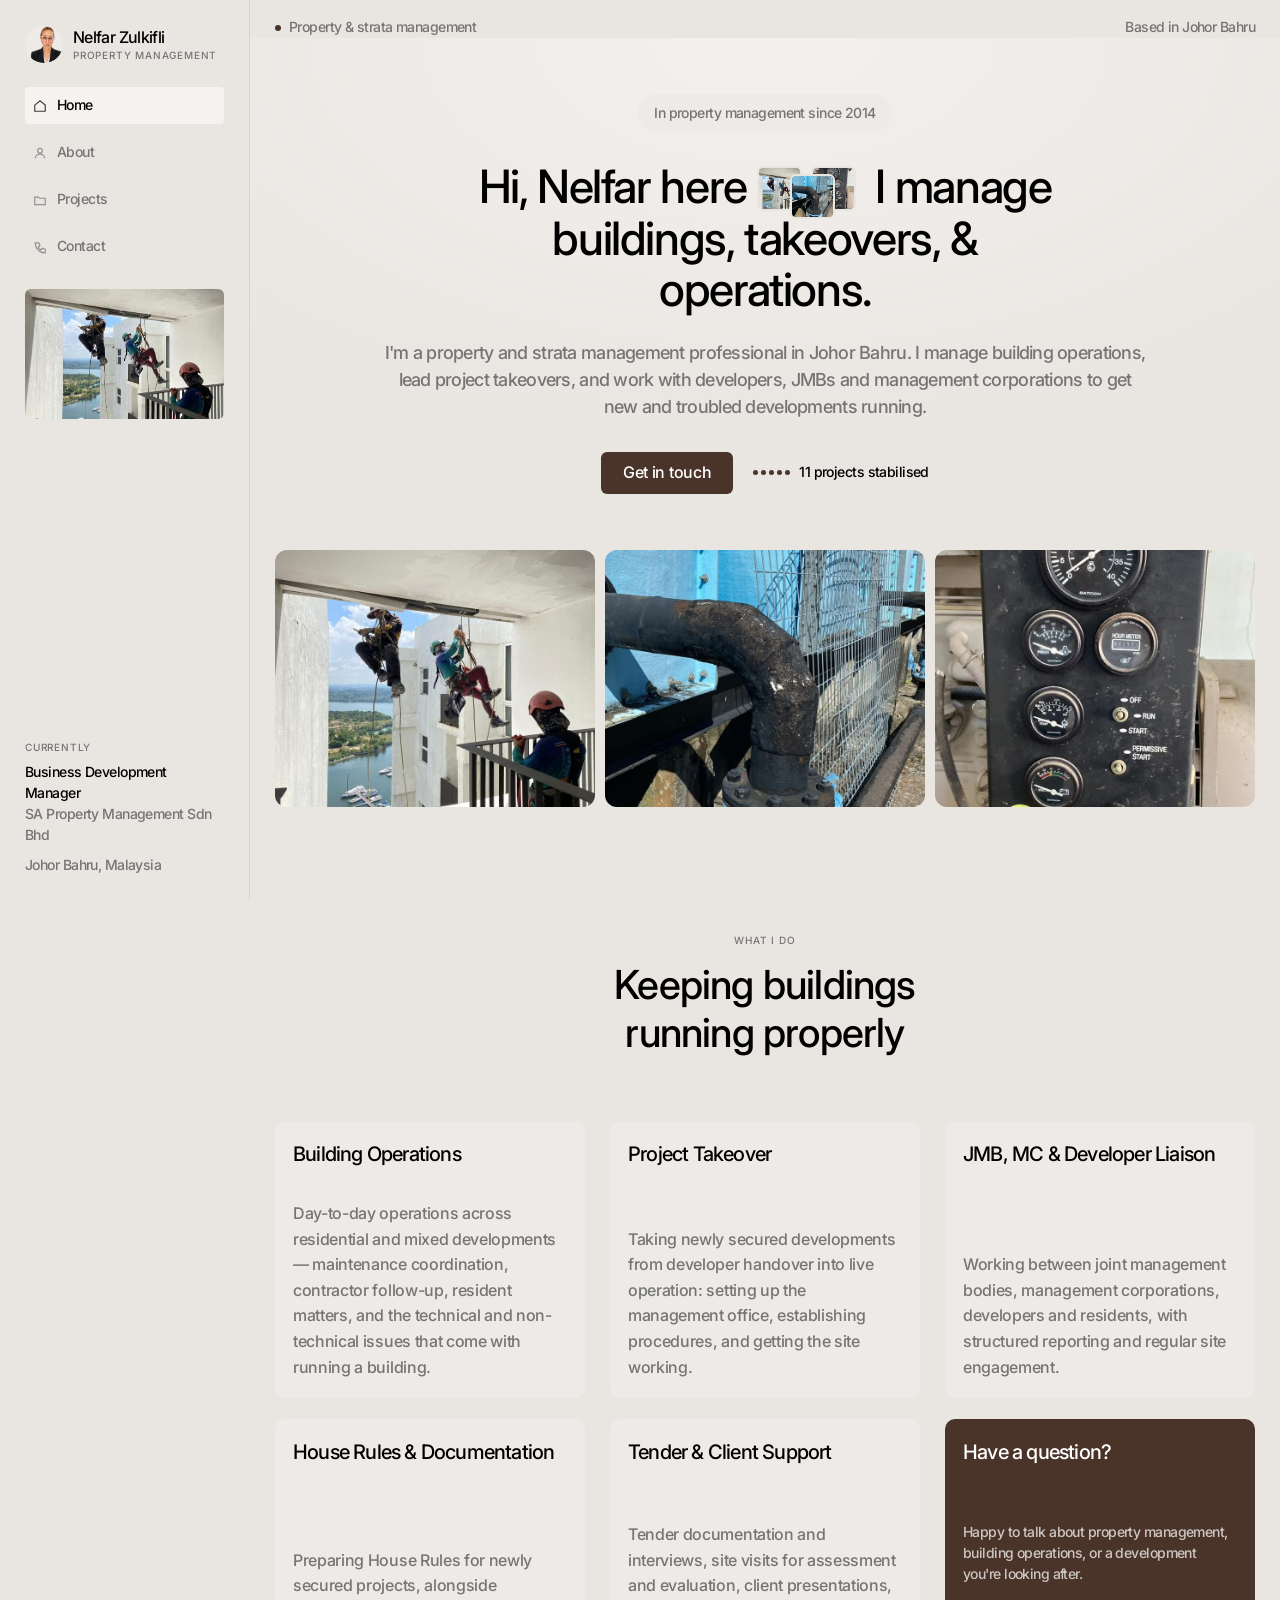
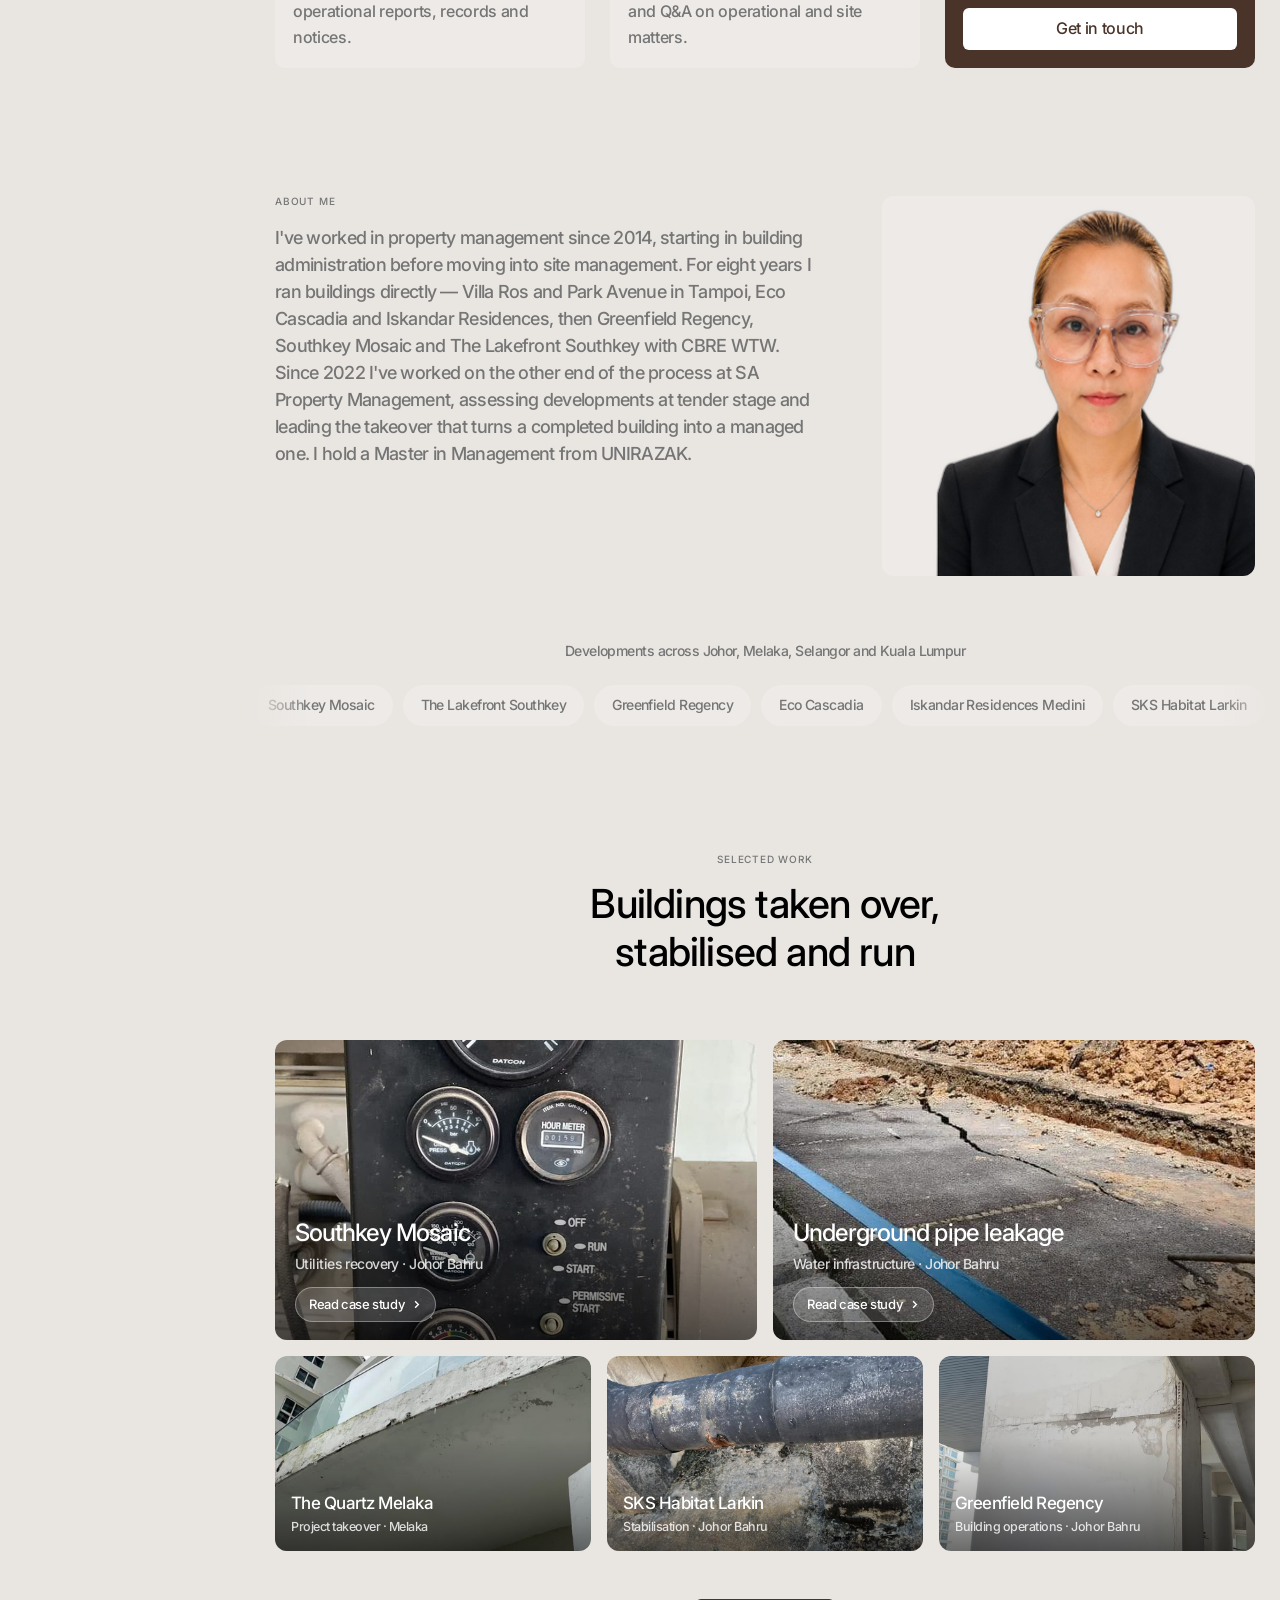
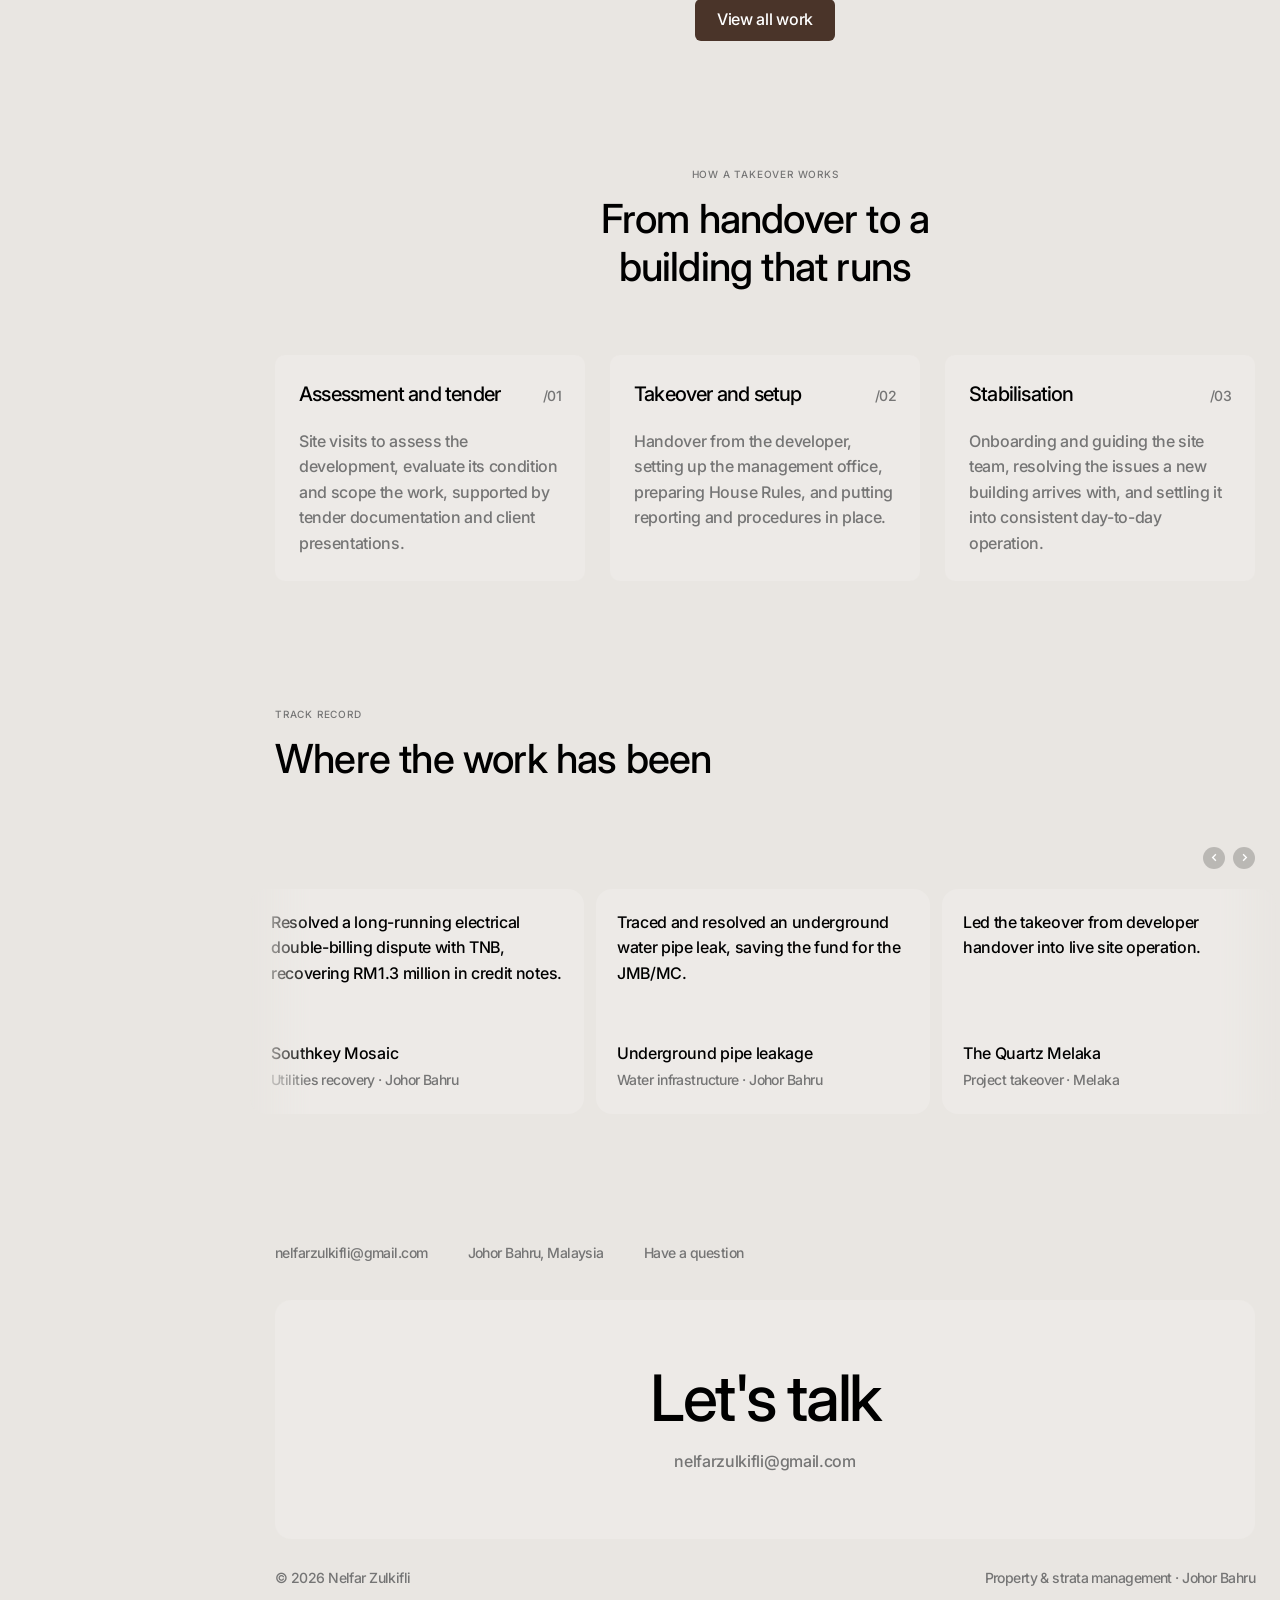
==== index.html @ 4c7ee160 "Nelfar Zulkifli professional site Static four-page site plus two case studies, recreating the daniel" ====
<!DOCTYPE html>
<html lang="en">
<head>
<meta charset="utf-8">
<meta name="viewport" content="width=device-width, initial-scale=1">
<title>Nelfar Zulkifli — Property &amp; Strata Management, Johor Bahru</title>
<meta name="description" content="Nelfar Zulkifli is a property and strata management professional in Johor Bahru. Building operations, project takeover, and JMB, MC and developer liaison since 2014.">
<link rel="preconnect" href="https://fonts.googleapis.com">
<link rel="preconnect" href="https://fonts.gstatic.com" crossorigin>
<link href="https://fonts.googleapis.com/css2?family=Inter:opsz,wght@14..32,500;14..32,600&display=swap" rel="stylesheet">
<link rel="stylesheet" href="assets/css/site.css">
<link rel="icon" href="assets/img/avatar.jpg?v=3">
</head>
<body>

<div class="shell">

  <!-- ================= sidebar rail ================= -->
  <aside class="rail">
    <a class="rail__id" href="index.html" aria-label="Nelfar Zulkifli, home">
      <img class="rail__avatar" src="assets/img/avatar.jpg?v=3" alt="Nelfar Zulkifli" width="38" height="38">
      <span>
        <span class="rail__name">Nelfar Zulkifli</span>
        <span class="eyebrow rail__role">Property Management</span>
      </span>
    </a>

    <nav class="nav" aria-label="Main">
      <a class="nav__item" href="index.html" aria-current="page"><svg viewBox="0 0 24 24" fill="none" stroke="currentColor" stroke-width="2" aria-hidden="true"><path d="M3 10.5 12 3l9 7.5V21H3z"/></svg>Home</a>
      <a class="nav__item" href="about.html"><svg viewBox="0 0 24 24" fill="none" stroke="currentColor" stroke-width="2" aria-hidden="true"><circle cx="12" cy="8" r="4"/><path d="M4 21c0-4 3.6-7 8-7s8 3 8 7"/></svg>About</a>
      <a class="nav__item" href="projects.html"><svg viewBox="0 0 24 24" fill="none" stroke="currentColor" stroke-width="2" aria-hidden="true"><path d="M3 7h6l2 2h10v11H3z"/></svg>Projects</a>
      <a class="nav__item" href="contact.html"><svg viewBox="0 0 24 24" fill="none" stroke="currentColor" stroke-width="2" aria-hidden="true"><path d="M4 5h6l2 5-3 2a12 12 0 0 0 5 5l2-3 5 2v6h-2A17 17 0 0 1 4 7z"/></svg>Contact</a>
    </nav>

    <img class="rail__tile" src="assets/img/sidebar.jpg?v=2" alt="Rope-access technicians inspecting a high-rise façade" width="200" height="130" loading="lazy">

    <div class="rail__foot">
      <span class="eyebrow">Currently</span>
      <span class="small"><strong>Business Development Manager</strong>SA Property Management Sdn Bhd</span>
      <span class="small">Johor Bahru, Malaysia</span>
    </div>
  </aside>

  <!-- ================= top bar (tablet / mobile) ================= -->
  <header class="topbar">
    <a class="topbar__id" href="index.html">
      <img class="topbar__avatar" src="assets/img/avatar.jpg?v=3" alt="" width="38" height="38">
      <span>
        <span class="rail__name">Nelfar Zulkifli</span>
        <span class="eyebrow rail__role">Property Management</span>
      </span>
    </a>
    <button class="burger" type="button" aria-expanded="false" aria-controls="drawer" aria-label="Open menu">
      <span></span><span></span><span></span>
    </button>
  </header>

  <div class="drawer" id="drawer">
    <div class="drawer__backdrop"></div>
    <div class="drawer__panel" role="dialog" aria-modal="true" aria-label="Menu">
      <button class="drawer__close" type="button" aria-label="Close menu">Close</button>
      <nav class="nav" data-stagger aria-label="Mobile">
        <a class="nav__item" href="index.html" aria-current="page">Home</a>
        <a class="nav__item" href="about.html">About</a>
        <a class="nav__item" href="projects.html">Projects</a>
        <a class="nav__item" href="contact.html">Contact</a>
      </nav>
      <div class="rail__foot">
        <span class="eyebrow">Currently</span>
        <span class="small"><strong>Business Development Manager</strong>SA Property Management Sdn Bhd</span>
      </div>
    </div>
  </div>

  <!-- ================= main ================= -->
  <main class="main">

    <div class="wrap">
      <div class="status">
        <span><span class="status__dot"></span>Property &amp; strata management</span>
        <span>Based in Johor Bahru</span>
      </div>
    </div>

    <!-- ---------- hero ---------- -->
    <section class="hero">
      <div class="hero__bg" aria-hidden="true"></div>
      <div class="wrap hero__inner">
        <p class="pill enter" style="--d:0">In property management since 2014</p>

        <h1 class="h1 hero__title">
          <span class="word">Hi,</span> <span class="word">Nelfar</span> <span class="word">here</span><span class="hero__chips" aria-hidden="true"><img src="assets/img/chip-1.jpg" alt="" width="45" height="45"><img src="assets/img/chip-2.jpg?v=3" alt="" width="45" height="45"><img src="assets/img/chip-3.jpg?v=3" alt="" width="45" height="45"></span>
          <span class="word">I</span> <span class="word">manage</span> <span class="word">buildings,</span>
          <span class="word">takeovers,</span> <span class="word">&amp;</span> <span class="word">operations.</span>
        </h1>

        <p class="lead hero__sub enter" style="--d:520">
          I'm a property and strata management professional in Johor Bahru. I manage building
          operations, lead project takeovers, and work with developers, JMBs and management
          corporations to get new and troubled developments running.
        </p>

        <div class="hero__cta enter" style="--d:620">
          <a class="btn btn--primary" href="contact.html">Get in touch</a>
          <span class="hero__stat">
            <span class="dotrow" aria-hidden="true"><i></i><i></i><i></i><i></i><i></i></span>
            <b>11 projects stabilised</b>
          </span>
        </div>

        <div class="hero__images" data-stagger>
          <figure class="enter" style="--d:720"><img src="assets/img/hero-1.jpg" alt="Rope-access technicians working on a high-rise façade above a marina" width="746" height="600"></figure>
          <figure class="enter" style="--d:810"><img src="assets/img/hero-2.jpg?v=3" alt="Bitumen-coated water main running into a blue gate valve against a tank wall" width="746" height="600"></figure>
          <figure class="enter" style="--d:900"><img src="assets/img/hero-3.jpg?v=3" alt="Instrument panel and gauges on a standby generator set" width="746" height="600"></figure>
        </div>
      </div>
    </section>

    <!-- ---------- what I do ---------- -->
    <section class="section" id="practice">
      <div class="wrap">
        <header class="section__head reveal">
          <span class="eyebrow">What I do</span>
          <h2 class="h2">Keeping buildings running properly</h2>
        </header>

        <div class="cards" data-stagger>
          <article class="card reveal">
            <div class="card__top"><h3 class="card-title">Building Operations</h3></div>
            <p class="body card__desc">Day-to-day operations across residential and mixed developments — maintenance coordination, contractor follow-up, resident matters, and the technical and non-technical issues that come with running a building.</p>
          </article>

          <article class="card reveal">
            <div class="card__top"><h3 class="card-title">Project Takeover</h3></div>
            <p class="body card__desc">Taking newly secured developments from developer handover into live operation: setting up the management office, establishing procedures, and getting the site working.</p>
          </article>

          <article class="card reveal">
            <div class="card__top"><h3 class="card-title">JMB, MC &amp; Developer Liaison</h3></div>
            <p class="body card__desc">Working between joint management bodies, management corporations, developers and residents, with structured reporting and regular site engagement.</p>
          </article>

          <article class="card reveal">
            <div class="card__top"><h3 class="card-title">House Rules &amp; Documentation</h3></div>
            <p class="body card__desc">Preparing House Rules for newly secured projects, alongside operational reports, records and notices.</p>
          </article>

          <article class="card reveal">
            <div class="card__top"><h3 class="card-title">Tender &amp; Client Support</h3></div>
            <p class="body card__desc">Tender documentation and interviews, site visits for assessment and evaluation, client presentations, and Q&amp;A on operational and site matters.</p>
          </article>

          <article class="card card--cta reveal">
            <div class="card__top"><h3 class="card-title">Have a question?</h3></div>
            <p class="card__desc">Happy to talk about property management, building operations, or a development you're looking after.</p>
            <a class="btn btn--white btn--block" href="contact.html">Get in touch</a>
          </article>
        </div>
      </div>
    </section>

    <!-- ---------- about ---------- -->
    <section class="section" id="about">
      <div class="wrap">
        <div class="about reveal">
          <div class="about__text">
            <span class="eyebrow">About me</span>
            <p class="lead">
              I've worked in property management since 2014, starting in building administration
              before moving into site management. For eight years I ran buildings directly — Villa Ros
              and Park Avenue in Tampoi, Eco Cascadia and Iskandar Residences, then Greenfield Regency,
              Southkey Mosaic and The Lakefront Southkey with CBRE WTW. Since 2022 I've worked on the
              other end of the process at SA Property Management, assessing developments at tender
              stage and leading the takeover that turns a completed building into a managed one.
              I hold a Master in Management from UNIRAZAK.
            </p>
          </div>
          <figure class="about__img">
            <img src="assets/img/portrait.jpg?v=3" alt="Nelfar Zulkifli" width="760" height="780" loading="lazy">
          </figure>
        </div>
      </div>
    </section>

    <!-- ---------- developments marquee ---------- -->
    <section class="section" style="padding-top:0">
      <div class="wrap">
        <p class="small reveal" style="color:var(--muted);margin-bottom:24px;text-align:center">
          Developments across Johor, Melaka, Selangor and Kuala Lumpur
        </p>
      </div>
      <div class="marquee reveal" style="--dur:45s">
        <div class="marquee__track">
          <div class="chipline">
            <span>Southkey Mosaic</span><span>The Lakefront Southkey</span><span>Greenfield Regency</span>
            <span>Eco Cascadia</span><span>Iskandar Residences Medini</span><span>SKS Habitat Larkin</span>
            <span>Encorp Marina</span><span>Avira Iskandar</span><span>The Shore Melaka</span>
            <span>The Quartz Melaka</span><span>Twin Danga Residence</span><span>Coronation Square</span>
            <span>Ekoflora</span><span>Bina Park</span><span>Teluk Tropikana</span>
            <span>D'Lagoon Austin</span><span>D'Camelia Austin</span><span>Ion Axxes Medini</span>
            <span>Alpinia Kulai</span><span>1 Tebrau</span><span>Riverria Condovilla</span>
            <span>Seri Mutiara Seri Alam</span><span>Vista Seri Alam</span><span>Laman Segar Hijau</span>
            <span>CP Perdana Cheras</span><span>Forest Green Park Kajang</span><span>Green Avenue Condominium</span>
          </div>
        </div>
      </div>
    </section>

    <!-- ---------- selected work ---------- -->
    <section class="section" id="work">
      <div class="wrap">
        <header class="section__head reveal">
          <span class="eyebrow">Selected work</span>
          <h2 class="h2">Buildings taken over, stabilised and run</h2>
        </header>

        <div class="projects" data-stagger>
          <a class="project reveal" href="work-southkey-mosaic.html">
            <span class="project__media"><img src="assets/img/proj-billing.jpg" alt="Generator control panel in a building plant room" width="900" height="560" loading="lazy"></span>
            <span class="project__go" aria-hidden="true"><svg viewBox="0 0 24 24" fill="none" stroke="currentColor" stroke-width="2.5"><path d="M7 17 17 7M9 7h8v8"/></svg></span>
            <span class="project__meta">
              <span class="h4">Southkey Mosaic</span>
              <span class="project__tags">Utilities recovery · Johor Bahru</span>
              <span class="project__cta">Read case study <svg viewBox="0 0 24 24" fill="none" stroke="currentColor" stroke-width="3"><path d="m9 5 7 7-7 7"/></svg></span>
            </span>
          </a>

          <a class="project reveal" href="work-pipe-leakage.html">
            <span class="project__media"><img src="assets/img/proj-pipe.jpg" alt="Excavation and settlement cracking along a site access road" width="900" height="560" loading="lazy"></span>
            <span class="project__go" aria-hidden="true"><svg viewBox="0 0 24 24" fill="none" stroke="currentColor" stroke-width="2.5"><path d="M7 17 17 7M9 7h8v8"/></svg></span>
            <span class="project__meta">
              <span class="h4">Underground pipe leakage</span>
              <span class="project__tags">Water infrastructure · Johor Bahru</span>
              <span class="project__cta">Read case study <svg viewBox="0 0 24 24" fill="none" stroke="currentColor" stroke-width="3"><path d="m9 5 7 7-7 7"/></svg></span>
            </span>
          </a>
        </div>

        <div class="projects projects--sub" data-stagger>
          <div class="project project--sm reveal">
            <span class="project__media"><img src="assets/img/proj-takeover.jpg" alt="Underside of a curved concrete slab on a residential block" width="900" height="560" loading="lazy"></span>
            <span class="project__meta">
              <span class="h4">The Quartz Melaka</span>
              <span class="project__tags">Project takeover · Melaka</span>
            </span>
          </div>

          <div class="project project--sm reveal">
            <span class="project__media"><img src="assets/img/proj-operations.jpg?v=3" alt="Corrosion at a joint on a bitumen-coated water main" width="900" height="560" loading="lazy"></span>
            <span class="project__meta">
              <span class="h4">SKS Habitat Larkin</span>
              <span class="project__tags">Stabilisation · Johor Bahru</span>
            </span>
          </div>

          <div class="project project--sm reveal">
            <span class="project__media"><img src="assets/img/proj-defect.jpg" alt="Covered lobby walkway with a view toward a pool and distant tower" width="900" height="560" loading="lazy"></span>
            <span class="project__meta">
              <span class="h4">Greenfield Regency</span>
              <span class="project__tags">Building operations · Johor Bahru</span>
            </span>
          </div>
        </div>

        <div style="text-align:center;margin-top:48px" class="reveal">
          <a class="btn btn--primary" href="projects.html">View all work</a>
        </div>
      </div>
    </section>

    <!-- ---------- process ---------- -->
    <section class="section" id="process">
      <div class="wrap">
        <header class="section__head reveal">
          <span class="eyebrow">How a takeover works</span>
          <h2 class="h2">From handover to a building that runs</h2>
        </header>

        <div class="steps" data-stagger>
          <article class="step reveal">
            <div class="step__top"><h3 class="card-title">Assessment and tender</h3><span class="step__idx">/01</span></div>
            <p class="body">Site visits to assess the development, evaluate its condition and scope the work, supported by tender documentation and client presentations.</p>
          </article>
          <article class="step reveal">
            <div class="step__top"><h3 class="card-title">Takeover and setup</h3><span class="step__idx">/02</span></div>
            <p class="body">Handover from the developer, setting up the management office, preparing House Rules, and putting reporting and procedures in place.</p>
          </article>
          <article class="step reveal">
            <div class="step__top"><h3 class="card-title">Stabilisation</h3><span class="step__idx">/03</span></div>
            <p class="body">Onboarding and guiding the site team, resolving the issues a new building arrives with, and settling it into consistent day-to-day operation.</p>
          </article>
        </div>
      </div>
    </section>

    <!-- ---------- track record ---------- -->
    <section class="section" id="track">
      <div class="wrap">
        <header class="section__head section__head--left reveal">
          <span class="eyebrow">Track record</span>
          <h2 class="h2">Where the work has been</h2>
        </header>
        <div class="marq-nav reveal">
          <button type="button" data-dir="prev" aria-label="Previous"><svg viewBox="0 0 24 24" fill="none" stroke="currentColor" stroke-width="3"><path d="M15 5 8 12l7 7"/></svg></button>
          <button type="button" data-dir="next" aria-label="Next"><svg viewBox="0 0 24 24" fill="none" stroke="currentColor" stroke-width="3"><path d="m9 5 7 7-7 7"/></svg></button>
        </div>
      </div>

      <div class="marquee reveal" style="--dur:60s">
        <div class="marquee__track">
          <div class="qcards">
            <article class="qcard"><p class="qcard__body">Resolved a long-running electrical double-billing dispute with TNB, recovering RM1.3 million in credit notes.</p><div class="qcard__foot"><b>Southkey Mosaic</b><span>Utilities recovery · Johor Bahru</span></div></article>
            <article class="qcard"><p class="qcard__body">Traced and resolved an underground water pipe leak, saving the fund for the JMB/MC.</p><div class="qcard__foot"><b>Underground pipe leakage</b><span>Water infrastructure · Johor Bahru</span></div></article>
            <article class="qcard"><p class="qcard__body">Led the takeover from developer handover into live site operation.</p><div class="qcard__foot"><b>The Quartz Melaka</b><span>Project takeover · Melaka</span></div></article>
            <article class="qcard"><p class="qcard__body">Stabilised operations on a development taken on with existing issues.</p><div class="qcard__foot"><b>SKS Habitat Larkin</b><span>Stabilisation · Johor Bahru</span></div></article>
            <article class="qcard"><p class="qcard__body">Managed daily building operations, reporting and stakeholder coordination.</p><div class="qcard__foot"><b>Greenfield Regency</b><span>Building operations · Johor Bahru</span></div></article>
            <article class="qcard"><p class="qcard__body">Led the takeover and operational setup for a newly secured development.</p><div class="qcard__foot"><b>Ion Axxes Medini</b><span>Project takeover · Iskandar</span></div></article>
            <article class="qcard"><p class="qcard__body">Prepared House Rules for a newly secured project with MKH Development Berhad.</p><div class="qcard__foot"><b>Residensi Neksus Taman Pertama</b><span>House Rules · Kajang</span></div></article>
            <article class="qcard"><p class="qcard__body">Stabilised site operations and supported the on-site management team.</p><div class="qcard__foot"><b>Encorp Marina</b><span>Stabilisation · Johor Bahru</span></div></article>
            <article class="qcard"><p class="qcard__body">Managed property operations, resident communication and contractor coordination.</p><div class="qcard__foot"><b>Eco Cascadia, Setia Indah</b><span>Building operations · Johor Bahru</span></div></article>
          </div>
        </div>
      </div>
    </section>

    <!-- ---------- footer ---------- -->
    <footer class="foot">
      <div class="wrap">
        <div class="foot__links reveal">
          <a class="link-u" href="mailto:nelfarzulkifli@gmail.com">nelfarzulkifli@gmail.com</a>
          <span>Johor Bahru, Malaysia</span>
          <a class="link-u" href="contact.html">Have a question</a>
        </div>
        <a class="foot__cta reveal" href="mailto:nelfarzulkifli@gmail.com">
          <b>Let's talk</b>
          <span>nelfarzulkifli@gmail.com</span>
        </a>
        <div class="foot__base">
          <span>© 2026 Nelfar Zulkifli</span>
          <span>Property &amp; strata management · Johor Bahru</span>
        </div>
      </div>
    </footer>

  </main>
</div>

<script src="assets/js/site.js"></script>
</body>
</html>
---- assets/css/site.css ----
/* ==========================================================================
   Nelfar Zulkifli — property & strata management
   Recreation of danielcross.framer.website
   Tokens and metrics measured from the reference at 1440 / 900 / 375px.
   ========================================================================== */

/* ---------- tokens ---------- */
:root{
  --bg:#E9E6E2;
  --surface:#EDEAE7;
  --surface-2:#F5F2F0;
  --white:#FFFFFF;
  --ink:#000000;
  --muted:#757575;
  --accent:#4A3429;
  --accent-hi:#5C4133;
  --line:rgba(0,0,0,.08);

  --rail:250px;
  --gutter:25px;
  --inner:1140px;
  --topbar:70px;

  --r-pill:999px;
  --r-lg:16px;
  --r-md:12px;
  --r-sm:10px;
  --r-xs:6px;
  --r-nav:4px;

  --ease:cubic-bezier(.22,1,.36,1);
  --t:220ms;

  --font:"Inter Display","Inter",-apple-system,BlinkMacSystemFont,"Segoe UI",Helvetica,Arial,sans-serif;
}

/* ---------- reset ---------- */
*,*::before,*::after{box-sizing:border-box}
html{-webkit-text-size-adjust:100%}
body,h1,h2,h3,h4,p,figure,blockquote,ul,ol,dl,dd{margin:0}
ul,ol{list-style:none;padding:0}
img,video{max-width:100%;display:block}
button,input,textarea,select{font:inherit;color:inherit}
a{color:inherit;text-decoration:none}

body{
  font-family:var(--font);
  font-weight:500;
  font-size:16px;
  line-height:1.6;
  letter-spacing:-.02em;
  color:var(--ink);
  background:var(--bg);
  -webkit-font-smoothing:antialiased;
  -moz-osx-font-smoothing:grayscale;
}

:focus-visible{outline:2px solid var(--accent);outline-offset:3px;border-radius:2px}

/* ---------- type scale ---------- */
.h1{font-size:46px;line-height:1.1;letter-spacing:-.03em;font-weight:500}
.h2{font-size:40px;line-height:1.2;letter-spacing:-.02em;font-weight:500}
.h4{font-size:24px;line-height:1;letter-spacing:-.04em;font-weight:500}
.card-title{font-size:20px;line-height:1.5;letter-spacing:-.04em;font-weight:500}
.lead{font-size:18px;line-height:1.5;letter-spacing:-.04em;color:var(--muted)}
.body{font-size:16px;line-height:1.6;letter-spacing:-.02em;color:var(--muted)}
.small{font-size:14px;line-height:1.5;letter-spacing:-.04em}
.eyebrow{
  font-size:10px;line-height:1;letter-spacing:.08em;text-transform:uppercase;
  color:var(--muted);font-weight:500;
}
.badge{
  font-size:10px;line-height:1.2;letter-spacing:-.04em;font-weight:600;
  color:var(--white);background:var(--accent);
  padding:5px 9px;border-radius:var(--r-pill);display:inline-block;
}

/* ==========================================================================
   Layout shell
   ========================================================================== */
.shell{display:flex;min-height:100vh}

/* ---------- sidebar rail ---------- */
.rail{
  width:var(--rail);flex:0 0 var(--rail);
  position:sticky;top:0;height:100vh;
  padding:25px;display:flex;flex-direction:column;gap:24px;
  border-right:1px solid var(--line);
  background:var(--bg);z-index:10;
}
.rail__id{display:flex;align-items:center;gap:10px}
.rail__avatar{width:38px;height:38px;border-radius:var(--r-pill);object-fit:cover;flex:0 0 38px}
.rail__name{display:block;font-size:16px;line-height:1;letter-spacing:-.04em;font-weight:500}
.rail__role{display:block;margin-top:5px}

.nav{display:flex;flex-direction:column;gap:10px}
.nav__item{
  display:flex;align-items:center;gap:10px;
  height:37px;padding:8px;border-radius:var(--r-nav);
  font-size:14px;letter-spacing:-.04em;color:var(--muted);
  transition:background var(--t) var(--ease),color var(--t) var(--ease);
}
.nav__item svg{width:14px;height:14px;flex:0 0 14px;opacity:.75}
.nav__item:hover{background:var(--surface-2);color:var(--ink)}
.nav__item[aria-current="page"]{background:var(--surface-2);color:var(--ink)}

.rail__tile{width:200px;height:130px;border-radius:var(--r-xs);object-fit:cover}
.rail__foot{margin-top:auto;display:flex;flex-direction:column;gap:9px}
.rail__foot .small{color:var(--muted)}
.rail__foot .small strong{color:var(--ink);font-weight:500;display:block}

/* ---------- top bar (tablet + mobile) ---------- */
.topbar{
  display:none;position:fixed;inset:0 0 auto 0;height:var(--topbar);z-index:60;
  padding:0 20px;align-items:center;justify-content:space-between;
  background:var(--bg);border-bottom:1px solid transparent;
  transition:border-color var(--t) var(--ease);
}
.topbar.is-scrolled{border-bottom-color:var(--line)}
.topbar__id{display:flex;align-items:center;gap:10px}
.topbar__avatar{width:38px;height:38px;border-radius:var(--r-pill);object-fit:cover}
.burger{
  width:42px;height:42px;display:grid;place-items:center;
  background:var(--surface);border:0;border-radius:var(--r-xs);cursor:pointer;
  transition:background var(--t) var(--ease);
}
.burger:hover{background:var(--surface-2)}
.burger span{display:block;width:16px;height:1.5px;background:var(--ink);border-radius:2px;transition:transform var(--t) var(--ease),opacity var(--t)}
.burger span+span{margin-top:4px}
.burger[aria-expanded="true"] span:nth-child(1){transform:translateY(5.5px) rotate(45deg)}
.burger[aria-expanded="true"] span:nth-child(2){opacity:0}
.burger[aria-expanded="true"] span:nth-child(3){transform:translateY(-5.5px) rotate(-45deg)}

.drawer{
  position:fixed;inset:0;z-index:70;display:none;
}
.drawer.is-open{display:block}
.drawer__backdrop{position:absolute;inset:0;background:rgba(0,0,0,.28);opacity:0;transition:opacity 280ms var(--ease)}
.drawer.is-in .drawer__backdrop{opacity:1}
.drawer__panel{
  position:absolute;inset:0 0 0 auto;width:min(320px,86vw);
  background:var(--bg);padding:24px;display:flex;flex-direction:column;gap:22px;
  transform:translateX(100%);transition:transform 280ms var(--ease);
}
.drawer.is-in .drawer__panel{transform:none}
.drawer .nav__item{opacity:0;transform:translateX(12px);transition:opacity 300ms var(--ease),transform 300ms var(--ease),background var(--t)}
.drawer.is-in .nav__item{opacity:1;transform:none;transition-delay:calc(120ms + var(--i,0)*40ms)}
.drawer__close{align-self:flex-end;background:none;border:0;cursor:pointer;padding:8px;color:var(--muted)}

/* ---------- content column ---------- */
.main{flex:1 1 auto;min-width:0}
.wrap{max-width:var(--inner);margin:0 auto;padding-left:var(--gutter);padding-right:var(--gutter)}
.section{padding:64px 0}
.section__head{margin-bottom:64px;text-align:center}
.section__head .eyebrow{display:block;margin-bottom:16px}
.section__head .h2{max-width:16ch;margin:0 auto}
.section__head--left{text-align:left}
.section__head--left .h2{margin:0;max-width:22ch}

/* ==========================================================================
   Status bar
   ========================================================================== */
.status{
  display:flex;justify-content:space-between;align-items:center;
  padding:16px 0 0;font-size:14px;letter-spacing:-.04em;
}
.status__dot{width:6px;height:6px;border-radius:var(--r-pill);background:var(--accent);display:inline-block;margin-right:8px;vertical-align:middle}
.status span{color:var(--muted)}

/* ==========================================================================
   Hero
   ========================================================================== */
.hero{position:relative;padding:56px 0 64px;overflow:hidden}
.hero__bg{
  position:absolute;inset:0;z-index:0;pointer-events:none;
  background:radial-gradient(120% 80% at 50% 0%,#F3F0ED 0%,rgba(243,240,237,0) 62%);
}
.hero__inner{position:relative;z-index:1;text-align:center}
.pill{
  display:inline-block;background:var(--surface);border-radius:var(--r-pill);
  padding:8px 16px;font-size:14px;letter-spacing:-.04em;color:var(--muted);
}
.hero__title{margin:28px auto 0;max-width:20ch}
.hero__chips{
  display:inline-flex;align-items:center;vertical-align:middle;
  margin:0 10px;transform:translateY(-2px);
}
.hero__chips img{
  width:45px;height:45px;border-radius:var(--r-xs);object-fit:cover;
  border:2px solid var(--bg);
}
.hero__chips img:nth-child(2){margin:0 -12px;transform:translateY(8px);z-index:2;position:relative}
.hero__chips img:nth-child(3){margin-left:-12px}
.hero__sub{margin:24px auto 0;max-width:64ch}
.hero__cta{display:flex;align-items:center;justify-content:center;gap:20px;margin-top:32px;flex-wrap:wrap}
.hero__stat{display:flex;align-items:center;gap:9px;font-size:14px;letter-spacing:-.04em}
.hero__stat b{font-weight:500}
.hero__stat .dotrow{display:inline-flex;gap:3px}
.hero__stat .dotrow i{width:5px;height:5px;border-radius:var(--r-pill);background:var(--accent);display:block}
.hero__images{display:grid;grid-template-columns:repeat(3,1fr);gap:10px;margin-top:56px}
.hero__images figure{overflow:hidden;border-radius:var(--r-md);aspect-ratio:373/300}
.hero__images img{width:100%;height:100%;object-fit:cover;transition:transform 600ms var(--ease)}
.hero__images figure:hover img{transform:scale(1.03)}

/* ==========================================================================
   Buttons
   ========================================================================== */
.btn{
  display:inline-flex;align-items:center;justify-content:center;
  height:42px;padding:8px 22px;border-radius:var(--r-xs);
  font-size:16px;letter-spacing:-.02em;font-weight:500;cursor:pointer;border:0;
  transition:background var(--t) var(--ease),color var(--t) var(--ease);
}
.btn--primary{background:var(--accent);color:var(--white)}
.btn--primary:hover{background:var(--accent-hi)}
.btn--white{background:var(--white);color:var(--accent)}
.btn--white:hover{background:#F0EDEA}
.btn--block{width:100%}

.link-u{
  background-image:linear-gradient(currentColor,currentColor);
  background-repeat:no-repeat;background-position:0 100%;background-size:0 1px;
  transition:background-size 260ms var(--ease);
}
.link-u:hover{background-size:100% 1px}

/* ==========================================================================
   Service cards
   ========================================================================== */
.cards{display:grid;grid-template-columns:repeat(3,1fr);gap:21px 25px}
.card{
  background:var(--surface);border-radius:var(--r-sm);padding:18px;
  min-height:249px;display:flex;flex-direction:column;
  transition:transform 300ms var(--ease),background 300ms var(--ease);
}
.card:hover{transform:translateY(-3px)}
.card__top{display:flex;align-items:flex-start;justify-content:space-between;gap:12px}
.card__desc{margin-top:auto;padding-top:32px}
.card--cta{background:var(--accent);color:var(--white)}
.card--cta .card__desc{color:rgba(255,255,255,.72);font-size:14px;line-height:1.5;letter-spacing:-.04em;padding-top:12px}
.card--cta .card-title{color:var(--white)}
.card--cta .btn{margin-top:24px}
.card--cta:hover{transform:none;background:var(--accent-hi)}

/* ==========================================================================
   About block
   ========================================================================== */
.about{display:grid;grid-template-columns:1fr 373px;gap:56px;align-items:start}
.about__img{border-radius:var(--r-md);overflow:hidden;aspect-ratio:373/380;background:var(--surface)}
.about__img img{width:100%;height:100%;object-fit:cover;object-position:50% 30%}
.about__text .eyebrow{display:block;margin-bottom:18px}

/* ==========================================================================
   Marquees
   ========================================================================== */
.marquee{overflow:hidden;position:relative;-webkit-mask-image:linear-gradient(90deg,transparent,#000 6%,#000 94%,transparent);mask-image:linear-gradient(90deg,transparent,#000 6%,#000 94%,transparent)}
.marquee__track{display:flex;width:max-content;animation:slide var(--dur,45s) linear infinite}
.marquee:hover .marquee__track{animation-play-state:paused}
@keyframes slide{from{transform:translateX(0)}to{transform:translateX(-50%)}}

.chipline{display:flex;gap:10px;padding-right:10px}
.chipline span{
  background:var(--surface);border-radius:var(--r-pill);
  padding:9px 18px;font-size:14px;letter-spacing:-.04em;color:var(--muted);white-space:nowrap;
}

.qcards{display:flex;gap:12px;padding-right:12px}
.qcard{
  width:334px;min-height:225px;flex:0 0 334px;
  background:var(--surface);border-radius:var(--r-lg);padding:20px;
  display:flex;flex-direction:column;border:1px solid transparent;
  transition:border-color var(--t) var(--ease);
}
.qcard:hover{border-color:var(--line)}
.qcard__body{font-size:16px;line-height:1.6;letter-spacing:-.02em;color:var(--ink)}
.qcard__foot{margin-top:auto;padding-top:20px}
.qcard__foot b{display:block;font-size:16px;font-weight:500;letter-spacing:-.02em}
.qcard__foot span{font-size:14px;letter-spacing:-.04em;color:var(--muted)}

.marq-nav{display:flex;gap:8px;justify-content:flex-end;margin-bottom:20px}
.marq-nav button{
  width:22px;height:22px;border-radius:var(--r-pill);border:0;cursor:pointer;
  background:rgba(0,0,0,.2);color:var(--white);display:grid;place-items:center;
  transition:background var(--t) var(--ease);
}
.marq-nav button:hover{background:rgba(0,0,0,.42)}
.marq-nav svg{width:11px;height:11px}

/* ==========================================================================
   Project grid
   ========================================================================== */
.projects{display:grid;grid-template-columns:repeat(2,1fr);gap:16px}
.project{
  position:relative;display:block;border-radius:var(--r-md);overflow:hidden;
  background:var(--white);padding:16px;aspect-ratio:562/350;
}
.project__media{position:absolute;inset:0;overflow:hidden}
.project__media img{width:100%;height:100%;object-fit:cover;transition:transform 600ms var(--ease)}
.project:hover .project__media img{transform:scale(1.04)}
.project__media::after{
  content:"";position:absolute;inset:0;
  background:linear-gradient(180deg,rgba(0,0,0,0) 38%,rgba(0,0,0,.62) 100%);
  transition:opacity 400ms var(--ease);
}
.project:hover .project__media::after{opacity:.86}
.project__meta{position:absolute;left:20px;right:20px;bottom:18px;color:var(--white)}
.project__meta .h4{display:block;margin-bottom:8px}
.project__tags{display:block;font-size:14px;letter-spacing:-.04em;color:rgba(255,255,255,.82)}
.project__go{
  position:absolute;top:18px;right:18px;width:30px;height:30px;border-radius:var(--r-pill);
  background:rgba(255,255,255,.92);display:grid;place-items:center;color:var(--accent);
  opacity:0;transform:translateY(-4px);transition:opacity 300ms var(--ease),transform 300ms var(--ease);
}
.project:hover .project__go{opacity:1;transform:none}
.project__go svg{width:12px;height:12px}

/* featured (clickable) cards carry a visible read-more affordance */
.project__cta{
  display:inline-flex;align-items:center;gap:7px;margin-top:12px;
  font-size:13px;letter-spacing:-.03em;color:var(--white);
  background:rgba(255,255,255,.16);border:1px solid rgba(255,255,255,.34);
  padding:6px 13px;border-radius:var(--r-pill);
  transition:background var(--t) var(--ease),border-color var(--t) var(--ease);
}
.project:hover .project__cta{background:rgba(255,255,255,.94);border-color:transparent;color:var(--accent)}
.project__cta svg{width:11px;height:11px}

/* supporting (non-clickable) cards — deliberately smaller for contrast */
.projects--sub{grid-template-columns:repeat(3,1fr);margin-top:16px}
.project--sm{aspect-ratio:373/230;cursor:default}
.project--sm .project__meta{left:16px;right:16px;bottom:14px}
.project--sm .h4{font-size:17px;letter-spacing:-.03em;margin-bottom:5px}
.project--sm .project__tags{font-size:12.5px}
.project--sm .project__media::after{background:linear-gradient(180deg,rgba(0,0,0,0) 42%,rgba(0,0,0,.58) 100%)}
.project--sm:hover .project__media img{transform:none}
.project--sm:hover .project__media::after{opacity:1}

/* ==========================================================================
   Process
   ========================================================================== */
.steps{display:grid;grid-template-columns:repeat(3,1fr);gap:25px}
.step{background:var(--surface);border-radius:var(--r-sm);padding:24px;min-height:220px;display:flex;flex-direction:column}
.step__top{display:flex;align-items:baseline;justify-content:space-between;gap:12px;margin-bottom:20px}
.step__idx{font-size:14px;letter-spacing:-.04em;color:var(--muted)}

/* ==========================================================================
   Stats (about page)
   ========================================================================== */
.stats{display:grid;grid-template-columns:repeat(4,1fr);gap:25px}
.stat{background:var(--surface);border-radius:var(--r-sm);padding:28px 24px}
.stat__num{font-size:40px;line-height:1.1;letter-spacing:-.03em;font-weight:500;display:block}
.stat__label{margin-top:10px;font-size:14px;letter-spacing:-.04em;color:var(--muted)}

/* ---------- experience ---------- */
.exp{border-top:1px solid var(--line)}
.exp__row{
  display:grid;grid-template-columns:1fr auto;gap:24px;align-items:center;
  padding:26px 4px;border-bottom:1px solid var(--line);
  transition:padding-left var(--t) var(--ease),background var(--t) var(--ease);
}
.exp__row:hover{padding-left:14px;background:var(--surface)}
.exp__org{font-size:20px;letter-spacing:-.04em;font-weight:500}
.exp__role{font-size:14px;letter-spacing:-.04em;color:var(--muted);margin-top:6px}
.exp__when{font-size:14px;letter-spacing:-.04em;color:var(--muted);white-space:nowrap}

/* ==========================================================================
   Lists (projects page)
   ========================================================================== */
.lists{display:grid;grid-template-columns:repeat(3,1fr);gap:25px}
.list h3{font-size:16px;letter-spacing:-.04em;font-weight:500;margin-bottom:6px}
.list .eyebrow{display:block;margin-bottom:16px}
.list li{
  font-size:14px;line-height:1.5;letter-spacing:-.04em;color:var(--muted);
  padding:9px 0;border-bottom:1px solid var(--line);
}

/* ==========================================================================
   Forms
   ========================================================================== */
.form{display:grid;gap:16px;max-width:640px}
.field{display:grid;gap:8px}
.field label{font-size:14px;letter-spacing:-.04em}
.field input,.field textarea{
  background:var(--white);border:1px solid transparent;border-radius:var(--r-xs);
  padding:13px 16px;font-size:16px;letter-spacing:-.02em;width:100%;
  transition:border-color var(--t) var(--ease);
}
.field textarea{min-height:150px;resize:vertical}
.field input:focus,.field textarea:focus{outline:0;border-color:var(--accent)}
.field input::placeholder,.field textarea::placeholder{color:#A9A4A0}

/* ==========================================================================
   Case study
   ========================================================================== */
.case__back{display:inline-flex;align-items:center;gap:8px;font-size:14px;letter-spacing:-.04em;color:var(--muted);margin-bottom:40px}
.case__back:hover{color:var(--ink)}
.case__back svg{width:12px;height:12px}
.case__standfirst{margin-top:20px;max-width:60ch}
.case__banner{border-radius:var(--r-md);overflow:hidden;margin:48px 0;aspect-ratio:1400/780;background:var(--surface)}
.case__banner img{width:100%;height:100%;object-fit:cover}
.case__meta{display:grid;grid-template-columns:repeat(3,1fr);gap:25px;padding:28px 0;border-top:1px solid var(--line);border-bottom:1px solid var(--line)}
.case__meta .eyebrow{display:block;margin-bottom:10px}
.case__meta p{font-size:16px;letter-spacing:-.02em}
.case__body{max-width:70ch;margin-top:48px;display:grid;gap:32px}
.case__body h2{font-size:24px;line-height:1.3;letter-spacing:-.04em;font-weight:500;margin-bottom:12px}
.case__result{background:var(--accent);color:var(--white);border-radius:var(--r-lg);padding:36px 40px;margin-top:8px}
.case__result .eyebrow{color:rgba(255,255,255,.6)}
.case__result strong{display:block;font-size:40px;line-height:1.15;letter-spacing:-.03em;font-weight:500;margin:14px 0 10px}
.case__result p{color:rgba(255,255,255,.78);font-size:16px;letter-spacing:-.02em;max-width:52ch}

/* ==========================================================================
   Footer
   ========================================================================== */
.foot{padding:64px 0 40px}
.foot__links{display:flex;flex-wrap:wrap;gap:12px 40px;font-size:14px;letter-spacing:-.04em;color:var(--muted);margin-bottom:36px}
.foot__cta{
  background:var(--surface);border-radius:var(--r-lg);padding:64px 40px;
  display:block;text-align:center;transition:background var(--t) var(--ease);
}
.foot__cta:hover{background:var(--surface-2)}
.foot__cta b{display:block;font-size:64px;line-height:1.05;letter-spacing:-.04em;font-weight:500}
.foot__cta span{display:inline-block;margin-top:18px;font-size:16px;letter-spacing:-.02em;color:var(--muted)}
.foot__base{display:flex;justify-content:space-between;gap:16px;flex-wrap:wrap;margin-top:28px;font-size:14px;letter-spacing:-.04em;color:var(--muted)}

/* ==========================================================================
   Reveal animation
   ========================================================================== */
.js .reveal{opacity:0;transform:translateY(24px)}
.js .reveal.is-in{
  opacity:1;transform:none;
  transition:opacity 700ms var(--ease),transform 700ms var(--ease);
  transition-delay:calc(var(--i,0)*80ms);
}
/* hero entrance */
.js .enter{opacity:0;transform:translateY(16px)}
.js .enter.is-in{opacity:1;transform:none;transition:opacity 700ms var(--ease),transform 700ms var(--ease);transition-delay:calc(var(--d,0)*1ms)}
.js .word{display:inline-block;opacity:0;transform:translateY(20px)}
.js .word.is-in{opacity:1;transform:none;transition:opacity 700ms var(--ease),transform 700ms var(--ease);transition-delay:calc(var(--d,0)*1ms)}

/* ==========================================================================
   Breakpoints
   ========================================================================== */
@media (max-width:1199px){
  .rail{display:none}
  .topbar{display:flex}
  .main{padding-top:var(--topbar)}
  .h1{font-size:40px;line-height:1.1}
  .h2{font-size:34px;line-height:1.2}
  .hero__inner{text-align:left}
  .hero__title,.hero__sub{margin-left:0;max-width:none}
  .hero__cta{justify-content:flex-start}
  .section__head{text-align:left}
  .section__head .h2{margin:0;max-width:22ch}
  .cards{grid-template-columns:repeat(2,1fr);gap:25px 31px}
  .stats{grid-template-columns:repeat(2,1fr)}
  .about{grid-template-columns:1fr 320px;gap:40px}
  .foot__cta b{font-size:48px}
}

@media (max-width:809px){
  :root{--gutter:20px}
  .h1{font-size:34px;line-height:1.1}
  .h2{font-size:28px;line-height:1.2}
  .h4{font-size:20px}
  .card-title{font-size:18px}
  .lead{font-size:16px}
  .body{font-size:15px}
  .section{padding:48px 0}
  .section__head{margin-bottom:40px}
  .hero{padding:32px 0 48px}
  .hero__images{grid-template-columns:1fr;gap:10px;margin-top:40px}
  .hero__chips{margin:0 6px}
  .hero__chips img{width:36px;height:36px}
  .cards,.steps,.stats,.lists,.projects,.case__meta{grid-template-columns:1fr;gap:16px}
  .projects--sub{grid-template-columns:repeat(2,1fr);gap:12px}
  .project--sm{aspect-ratio:16/11}
  .project--sm .h4{font-size:15px}
  .project--sm .project__tags{font-size:11.5px}
  .about{grid-template-columns:1fr;gap:28px}
  .about__img{max-width:340px}
  .project{aspect-ratio:16/10}
  .exp__row{grid-template-columns:1fr;gap:8px;align-items:start}
  .exp__when{white-space:normal}
  .foot__cta{padding:44px 24px}
  .foot__cta b{font-size:34px}
  .foot__links{gap:10px 24px}
  .status{font-size:12px;gap:12px}
  .status span:last-child{text-align:right}
  .case__banner{margin:32px 0}
  .case__result{padding:28px 24px}
  .case__result strong{font-size:30px}
  .qcard{width:290px;flex-basis:290px}
}

/* ==========================================================================
   Reduced motion
   ========================================================================== */
@media (prefers-reduced-motion:reduce){
  *,*::before,*::after{
    animation-duration:.001ms !important;animation-iteration-count:1 !important;
    transition-duration:.001ms !important;scroll-behavior:auto !important;
  }
  .js .reveal,.js .enter,.js .word{opacity:1 !important;transform:none !important}
  .marquee__track{animation:none;transform:none}
}

/* ---------- print ---------- */
@media print{
  .rail,.topbar,.marquee,.foot__cta{display:none}
  body{background:#fff}
}
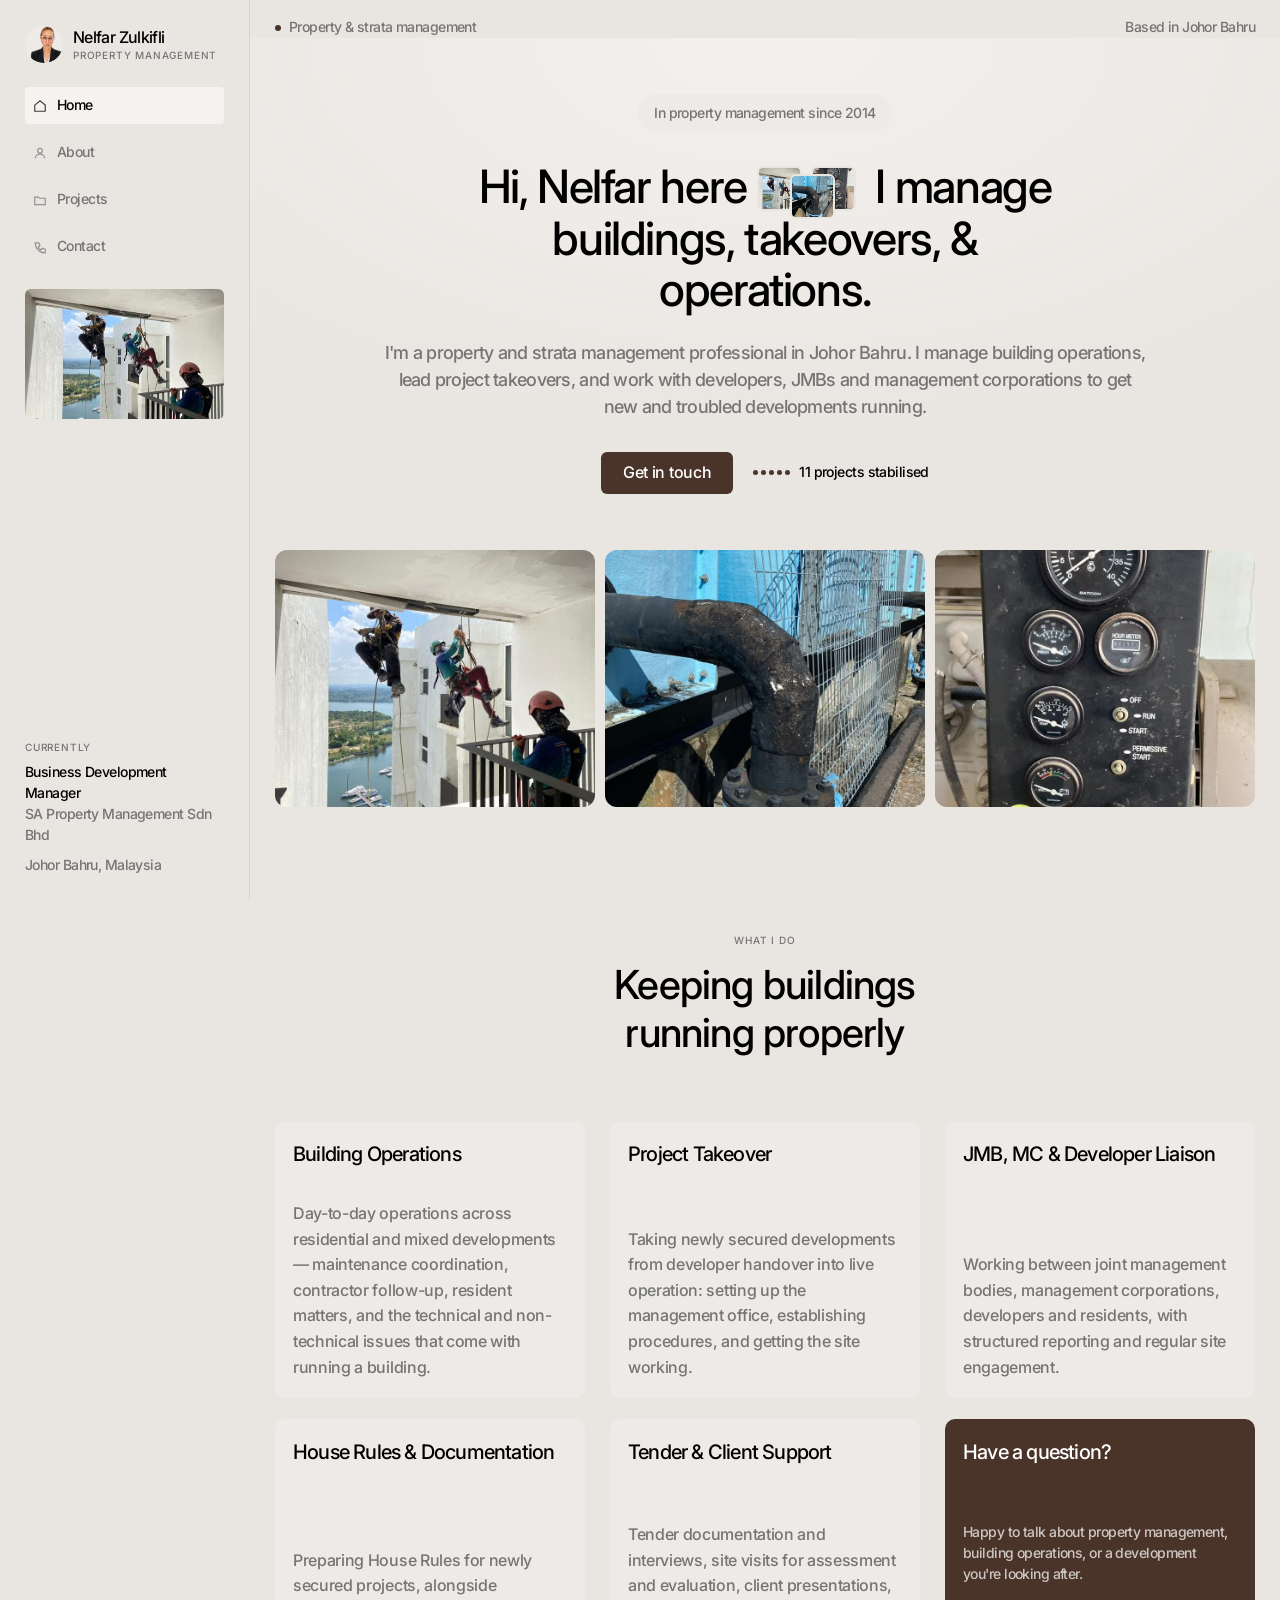
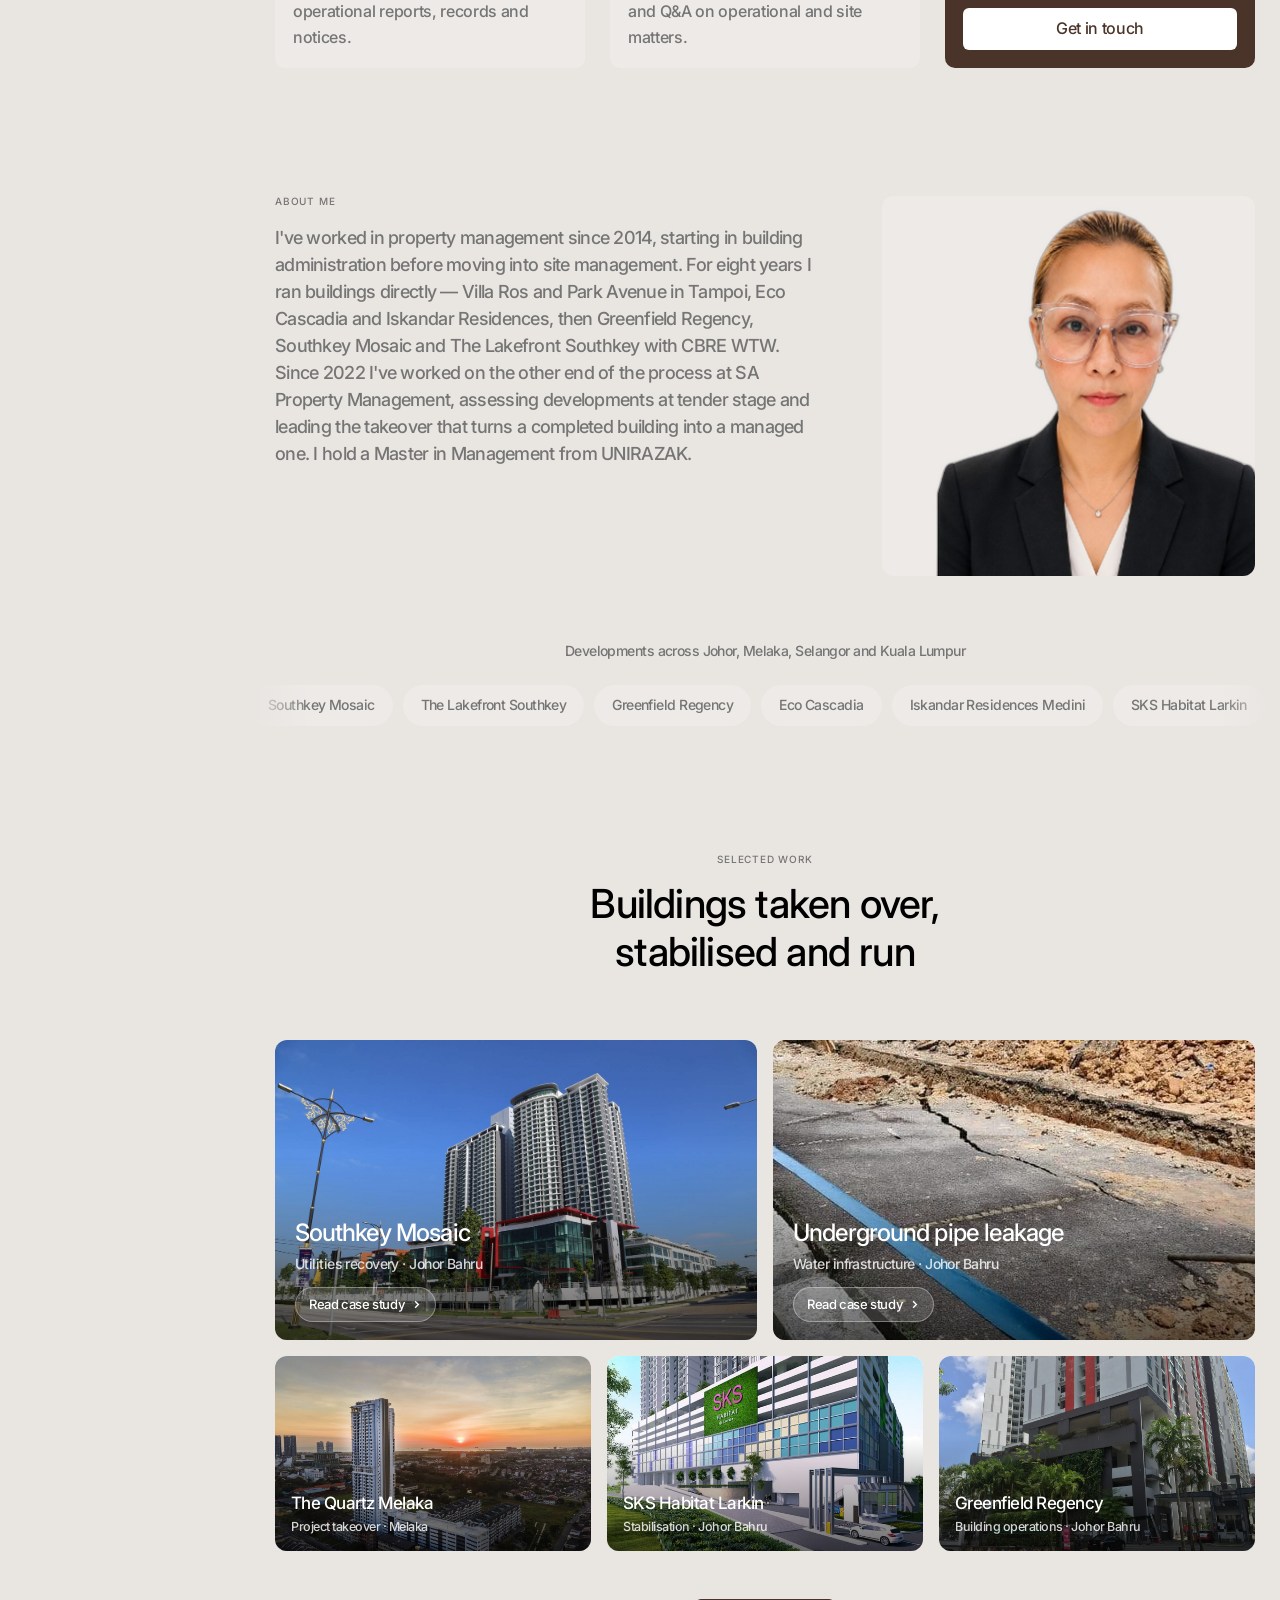
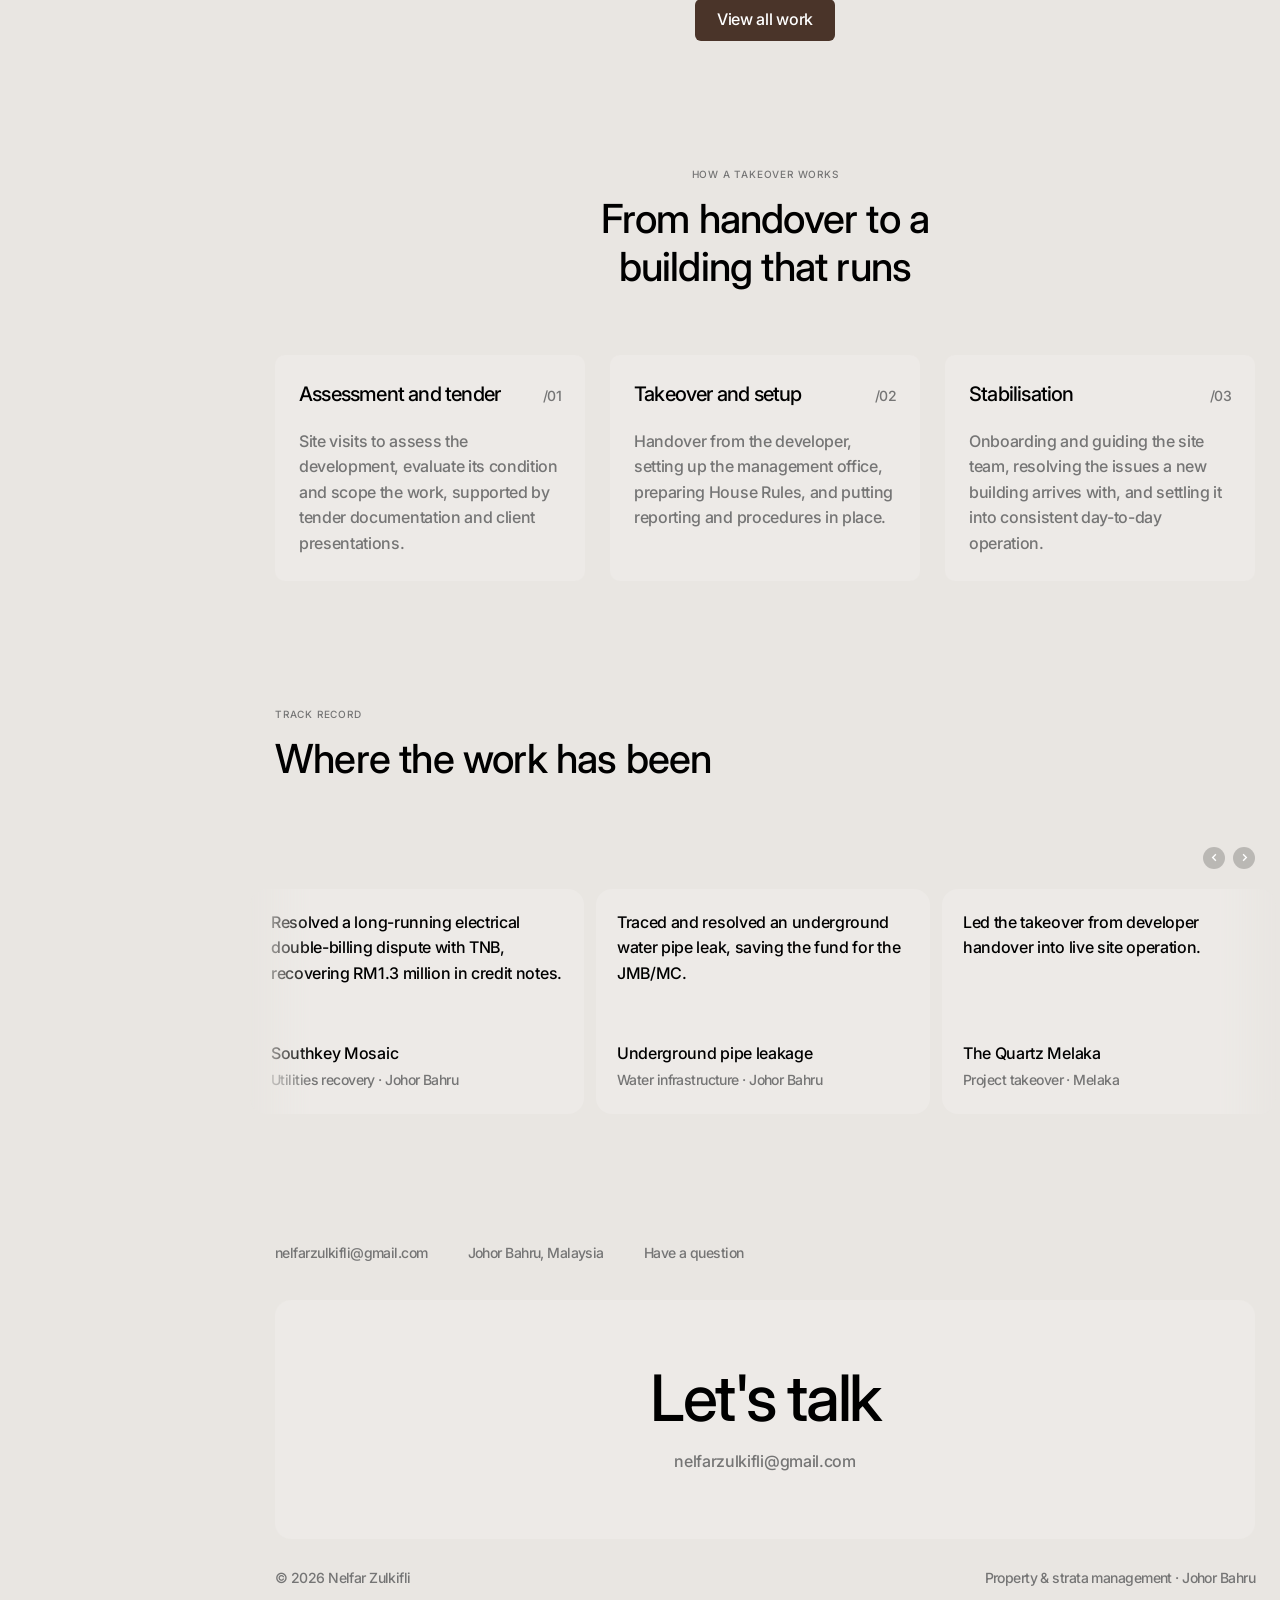
==== commit 50186c95: "Real building photos, six new project pages, mobile matched to the template Development cards now sh" ====
--- a/index.html
+++ b/index.html
@@ -216,7 +216,7 @@
 
         <div class="projects" data-stagger>
           <a class="project reveal" href="work-southkey-mosaic.html">
-            <span class="project__media"><img src="assets/img/proj-billing.jpg" alt="Generator control panel in a building plant room" width="900" height="560" loading="lazy"></span>
+            <span class="project__media"><img src="assets/img/proj-southkey.jpg" alt="The two Mosaic @ Southkey towers above their podium in Johor Bahru" width="1200" height="747" loading="lazy"></span>
             <span class="project__go" aria-hidden="true"><svg viewBox="0 0 24 24" fill="none" stroke="currentColor" stroke-width="2.5"><path d="M7 17 17 7M9 7h8v8"/></svg></span>
             <span class="project__meta">
               <span class="h4">Southkey Mosaic</span>
@@ -237,29 +237,32 @@
         </div>
 
         <div class="projects projects--sub" data-stagger>
-          <div class="project project--sm reveal">
-            <span class="project__media"><img src="assets/img/proj-takeover.jpg" alt="Underside of a curved concrete slab on a residential block" width="900" height="560" loading="lazy"></span>
+          <a class="project project--sm reveal" href="work-the-quartz-melaka.html">
+            <span class="project__media"><img src="assets/img/proj-quartz.jpg" alt="The Quartz tower in Melaka at sunset" width="1200" height="747" loading="lazy"></span>
+            <span class="project__go" aria-hidden="true"><svg viewBox="0 0 24 24" fill="none" stroke="currentColor" stroke-width="2.5"><path d="M7 17 17 7M9 7h8v8"/></svg></span>
             <span class="project__meta">
               <span class="h4">The Quartz Melaka</span>
               <span class="project__tags">Project takeover · Melaka</span>
             </span>
-          </div>
-
-          <div class="project project--sm reveal">
-            <span class="project__media"><img src="assets/img/proj-operations.jpg?v=3" alt="Corrosion at a joint on a bitumen-coated water main" width="900" height="560" loading="lazy"></span>
+          </a>
+
+          <a class="project project--sm reveal" href="work-sks-habitat-larkin.html">
+            <span class="project__media"><img src="assets/img/proj-sks.jpg" alt="SKS Habitat @ Larkin, serviced apartments above a coloured retail podium" width="1200" height="747" loading="lazy"></span>
+            <span class="project__go" aria-hidden="true"><svg viewBox="0 0 24 24" fill="none" stroke="currentColor" stroke-width="2.5"><path d="M7 17 17 7M9 7h8v8"/></svg></span>
             <span class="project__meta">
               <span class="h4">SKS Habitat Larkin</span>
               <span class="project__tags">Stabilisation · Johor Bahru</span>
             </span>
-          </div>
-
-          <div class="project project--sm reveal">
-            <span class="project__media"><img src="assets/img/proj-defect.jpg" alt="Covered lobby walkway with a view toward a pool and distant tower" width="900" height="560" loading="lazy"></span>
+          </a>
+
+          <a class="project project--sm reveal" href="work-greenfield-regency.html">
+            <span class="project__media"><img src="assets/img/proj-greenfield.jpg" alt="Greenfield Regency in Tampoi, Johor Bahru" width="1200" height="747" loading="lazy"></span>
+            <span class="project__go" aria-hidden="true"><svg viewBox="0 0 24 24" fill="none" stroke="currentColor" stroke-width="2.5"><path d="M7 17 17 7M9 7h8v8"/></svg></span>
             <span class="project__meta">
               <span class="h4">Greenfield Regency</span>
               <span class="project__tags">Building operations · Johor Bahru</span>
             </span>
-          </div>
+          </a>
         </div>
 
         <div style="text-align:center;margin-top:48px" class="reveal">
@@ -315,7 +318,7 @@
             <article class="qcard"><p class="qcard__body">Stabilised operations on a development taken on with existing issues.</p><div class="qcard__foot"><b>SKS Habitat Larkin</b><span>Stabilisation · Johor Bahru</span></div></article>
             <article class="qcard"><p class="qcard__body">Managed daily building operations, reporting and stakeholder coordination.</p><div class="qcard__foot"><b>Greenfield Regency</b><span>Building operations · Johor Bahru</span></div></article>
             <article class="qcard"><p class="qcard__body">Led the takeover and operational setup for a newly secured development.</p><div class="qcard__foot"><b>Ion Axxes Medini</b><span>Project takeover · Iskandar</span></div></article>
-            <article class="qcard"><p class="qcard__body">Prepared House Rules for a newly secured project with MKH Development Berhad.</p><div class="qcard__foot"><b>Residensi Neksus Taman Pertama</b><span>House Rules · Kajang</span></div></article>
+            <article class="qcard"><p class="qcard__body">Prepared House Rules for a newly secured project with MKH Development Berhad.</p><div class="qcard__foot"><b>Residensi Neksus Taman Pertama</b><span>House Rules · Kuala Lumpur</span></div></article>
             <article class="qcard"><p class="qcard__body">Stabilised site operations and supported the on-site management team.</p><div class="qcard__foot"><b>Encorp Marina</b><span>Stabilisation · Johor Bahru</span></div></article>
             <article class="qcard"><p class="qcard__body">Managed property operations, resident communication and contractor coordination.</p><div class="qcard__foot"><b>Eco Cascadia, Setia Indah</b><span>Building operations · Johor Bahru</span></div></article>
           </div>
--- a/assets/css/site.css
+++ b/assets/css/site.css
@@ -325,15 +325,15 @@
 .project:hover .project__cta{background:rgba(255,255,255,.94);border-color:transparent;color:var(--accent)}
 .project__cta svg{width:11px;height:11px}
 
-/* supporting (non-clickable) cards — deliberately smaller for contrast */
+/* supporting cards — smaller for contrast, but they link to a project page too */
 .projects--sub{grid-template-columns:repeat(3,1fr);margin-top:16px}
-.project--sm{aspect-ratio:373/230;cursor:default}
+.project--sm{aspect-ratio:373/230}
 .project--sm .project__meta{left:16px;right:16px;bottom:14px}
 .project--sm .h4{font-size:17px;letter-spacing:-.03em;margin-bottom:5px}
 .project--sm .project__tags{font-size:12.5px}
 .project--sm .project__media::after{background:linear-gradient(180deg,rgba(0,0,0,0) 42%,rgba(0,0,0,.58) 100%)}
-.project--sm:hover .project__media img{transform:none}
-.project--sm:hover .project__media::after{opacity:1}
+.project--sm .project__go{width:26px;height:26px;top:14px;right:14px}
+.project--sm .project__go svg{width:11px;height:11px}
 
 /* ==========================================================================
    Process
@@ -408,6 +408,16 @@
 .case__result strong{display:block;font-size:40px;line-height:1.15;letter-spacing:-.03em;font-weight:500;margin:14px 0 10px}
 .case__result p{color:rgba(255,255,255,.78);font-size:16px;letter-spacing:-.02em;max-width:52ch}
 
+/* inline photo inside a case study body */
+.case__fig{margin:0}
+.case__fig img{
+  width:100%;height:auto;border-radius:var(--r-md);
+  aspect-ratio:3/2;object-fit:cover;background:var(--surface);
+}
+.case__fig figcaption{
+  margin-top:12px;font-size:14px;line-height:1.5;letter-spacing:-.04em;color:var(--muted);
+}
+
 /* ==========================================================================
    Footer
    ========================================================================== */
@@ -446,11 +456,9 @@
   .main{padding-top:var(--topbar)}
   .h1{font-size:40px;line-height:1.1}
   .h2{font-size:34px;line-height:1.2}
-  .hero__inner{text-align:left}
-  .hero__title,.hero__sub{margin-left:0;max-width:none}
-  .hero__cta{justify-content:flex-start}
-  .section__head{text-align:left}
-  .section__head .h2{margin:0;max-width:22ch}
+  /* the reference keeps the hero and centred section heads centred at every
+     width — only the .section__head--left variant goes left. Pages that want a
+     left hero set it inline on .hero__inner. */
   .cards{grid-template-columns:repeat(2,1fr);gap:25px 31px}
   .stats{grid-template-columns:repeat(2,1fr)}
   .about{grid-template-columns:1fr 320px;gap:40px}
@@ -461,21 +469,26 @@
   :root{--gutter:20px}
   .h1{font-size:34px;line-height:1.1}
   .h2{font-size:28px;line-height:1.2}
-  .h4{font-size:20px}
+  .h4{font-size:22px}
   .card-title{font-size:18px}
   .lead{font-size:16px}
   .body{font-size:15px}
   .section{padding:48px 0}
-  .section__head{margin-bottom:40px}
+  .section__head{margin-bottom:42px}
   .hero{padding:32px 0 48px}
+  /* reference holds the hero figures at a fixed 300px tall on mobile */
   .hero__images{grid-template-columns:1fr;gap:10px;margin-top:40px}
+  .hero__images figure{aspect-ratio:auto;height:300px}
   .hero__chips{margin:0 6px}
   .hero__chips img{width:36px;height:36px}
   .cards,.steps,.stats,.lists,.projects,.case__meta{grid-template-columns:1fr;gap:16px}
-  .projects--sub{grid-template-columns:repeat(2,1fr);gap:12px}
-  .project--sm{aspect-ratio:16/11}
-  .project--sm .h4{font-size:15px}
-  .project--sm .project__tags{font-size:11.5px}
+  /* reference stacks every project card full-width in one column on mobile,
+     so the supporting cards match the featured ones rather than shrinking */
+  .projects--sub{grid-template-columns:1fr;gap:16px}
+  .project--sm{aspect-ratio:16/10}
+  .project--sm .project__meta{left:20px;right:20px;bottom:18px}
+  .project--sm .h4{font-size:22px;letter-spacing:-.04em;margin-bottom:8px}
+  .project--sm .project__tags{font-size:14px}
   .about{grid-template-columns:1fr;gap:28px}
   .about__img{max-width:340px}
   .project{aspect-ratio:16/10}
@@ -489,7 +502,7 @@
   .case__banner{margin:32px 0}
   .case__result{padding:28px 24px}
   .case__result strong{font-size:30px}
-  .qcard{width:290px;flex-basis:290px}
+  .qcard{width:302px;flex-basis:302px}
 }
 
 /* ==========================================================================
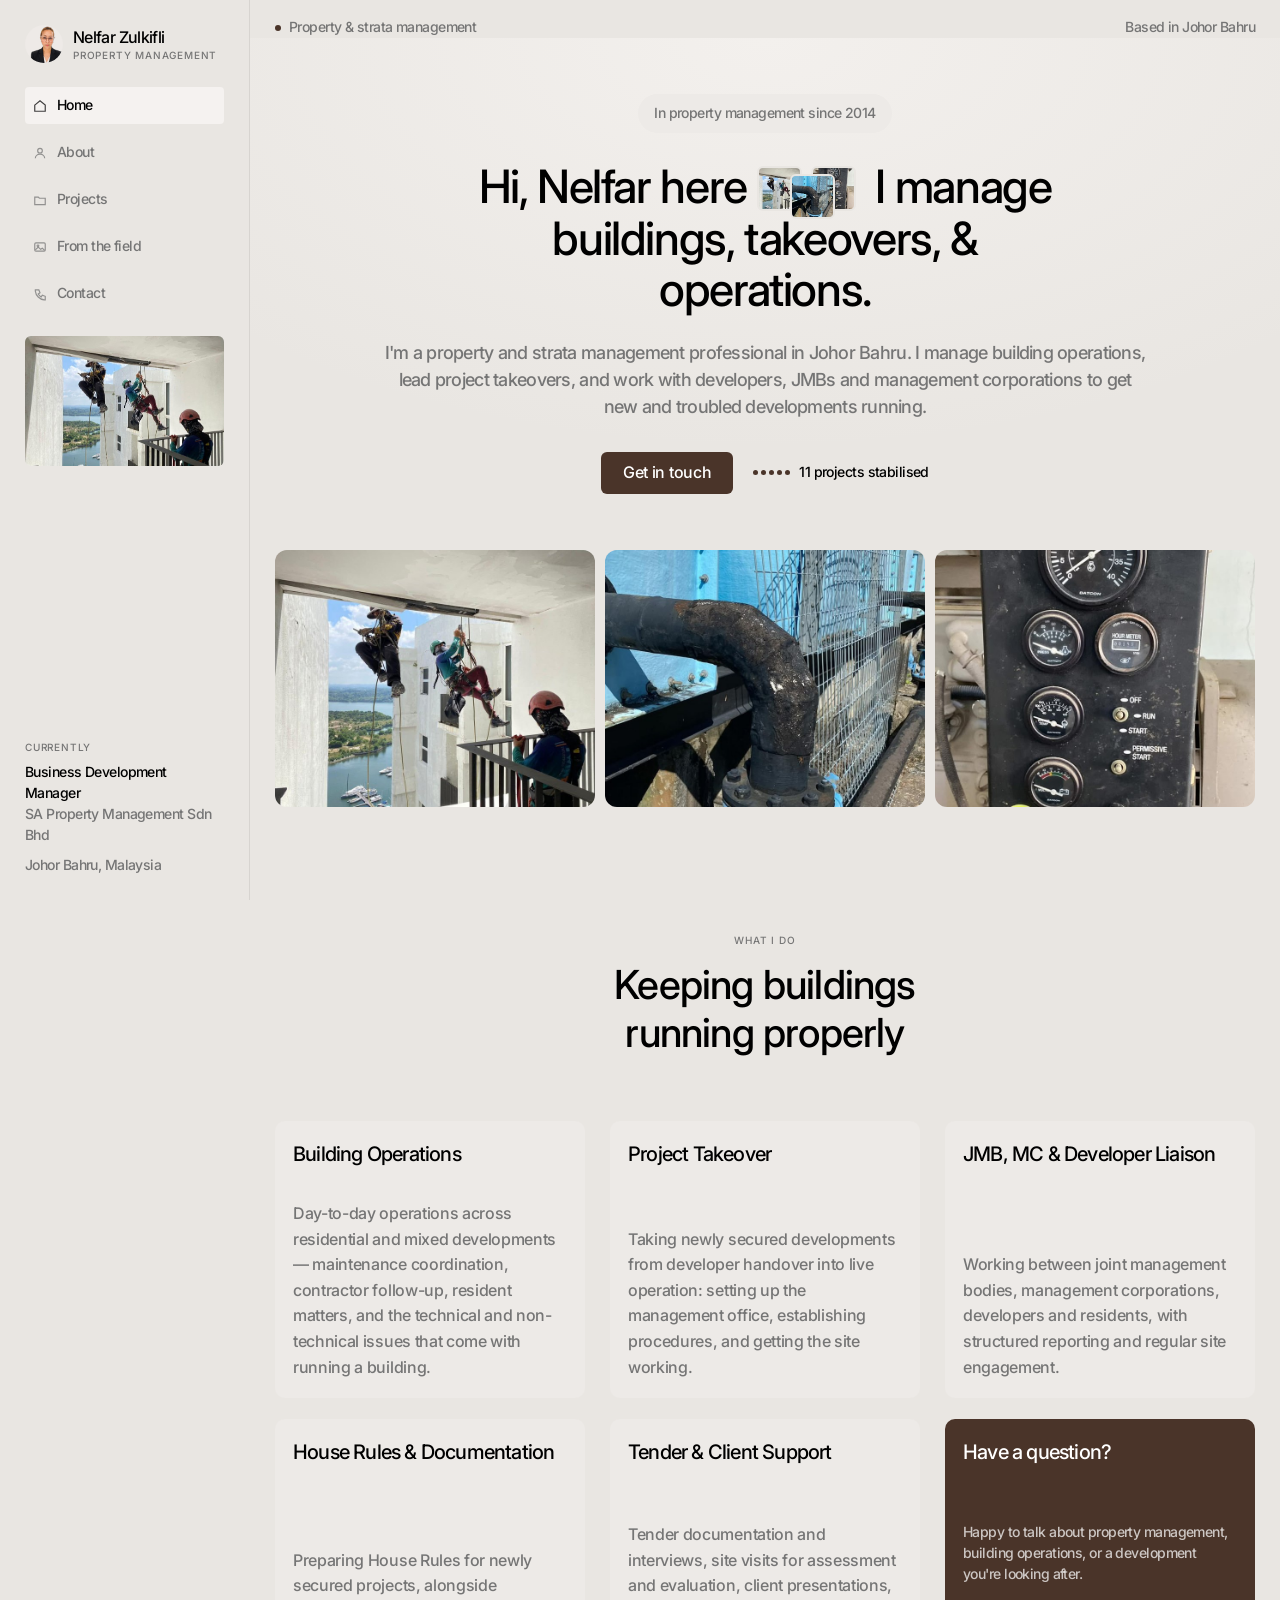
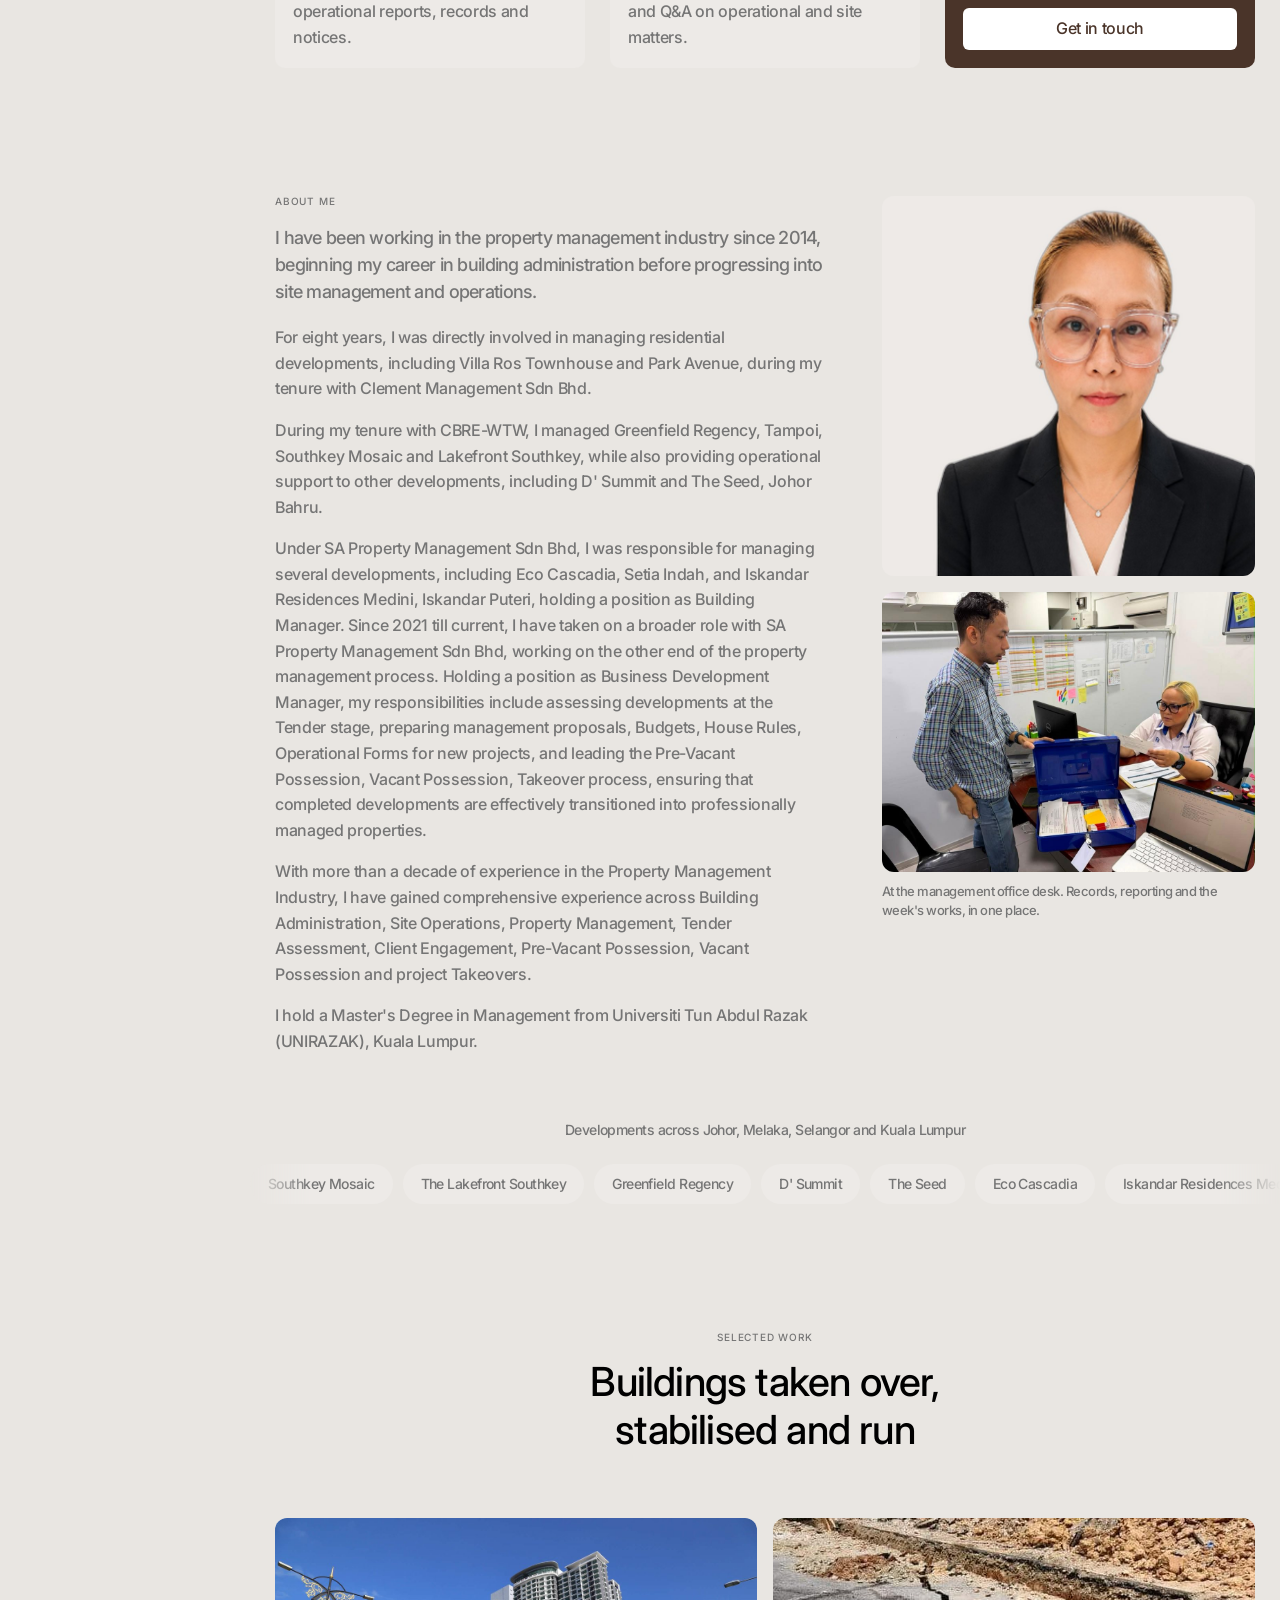
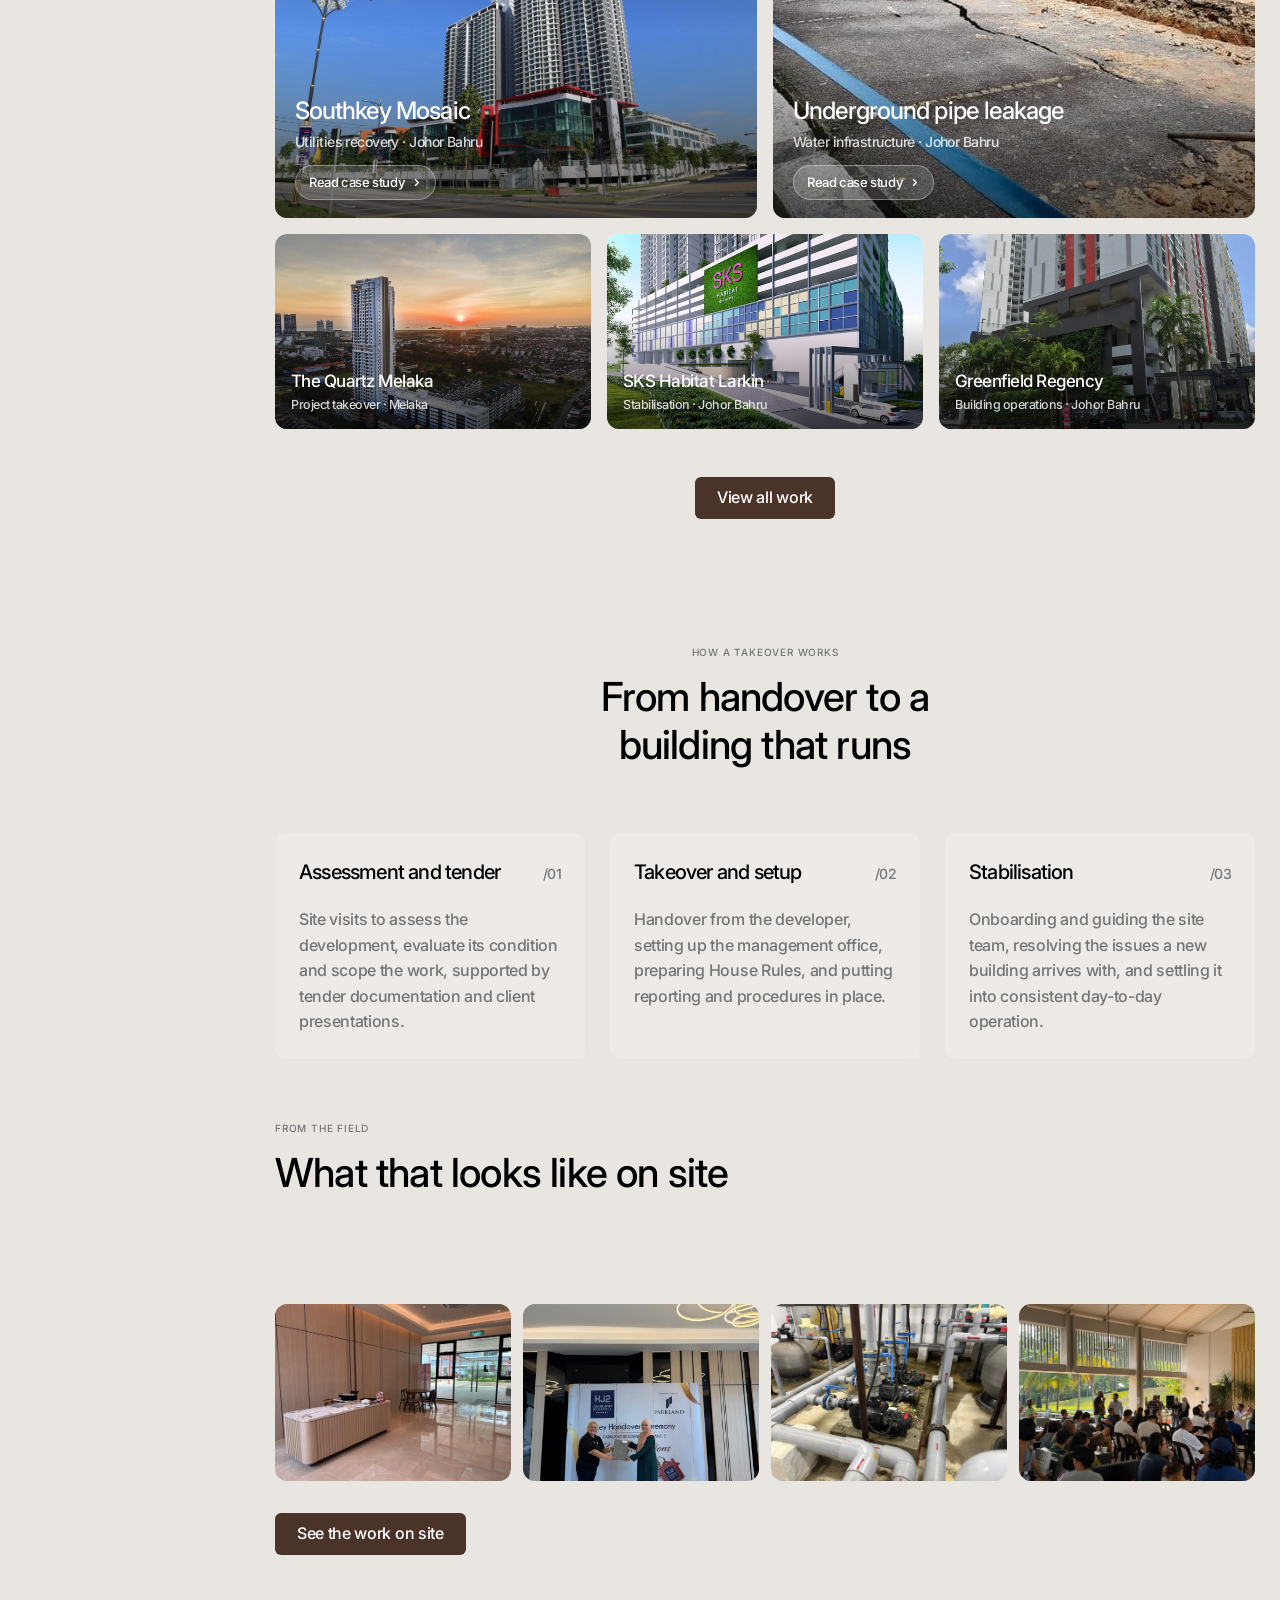
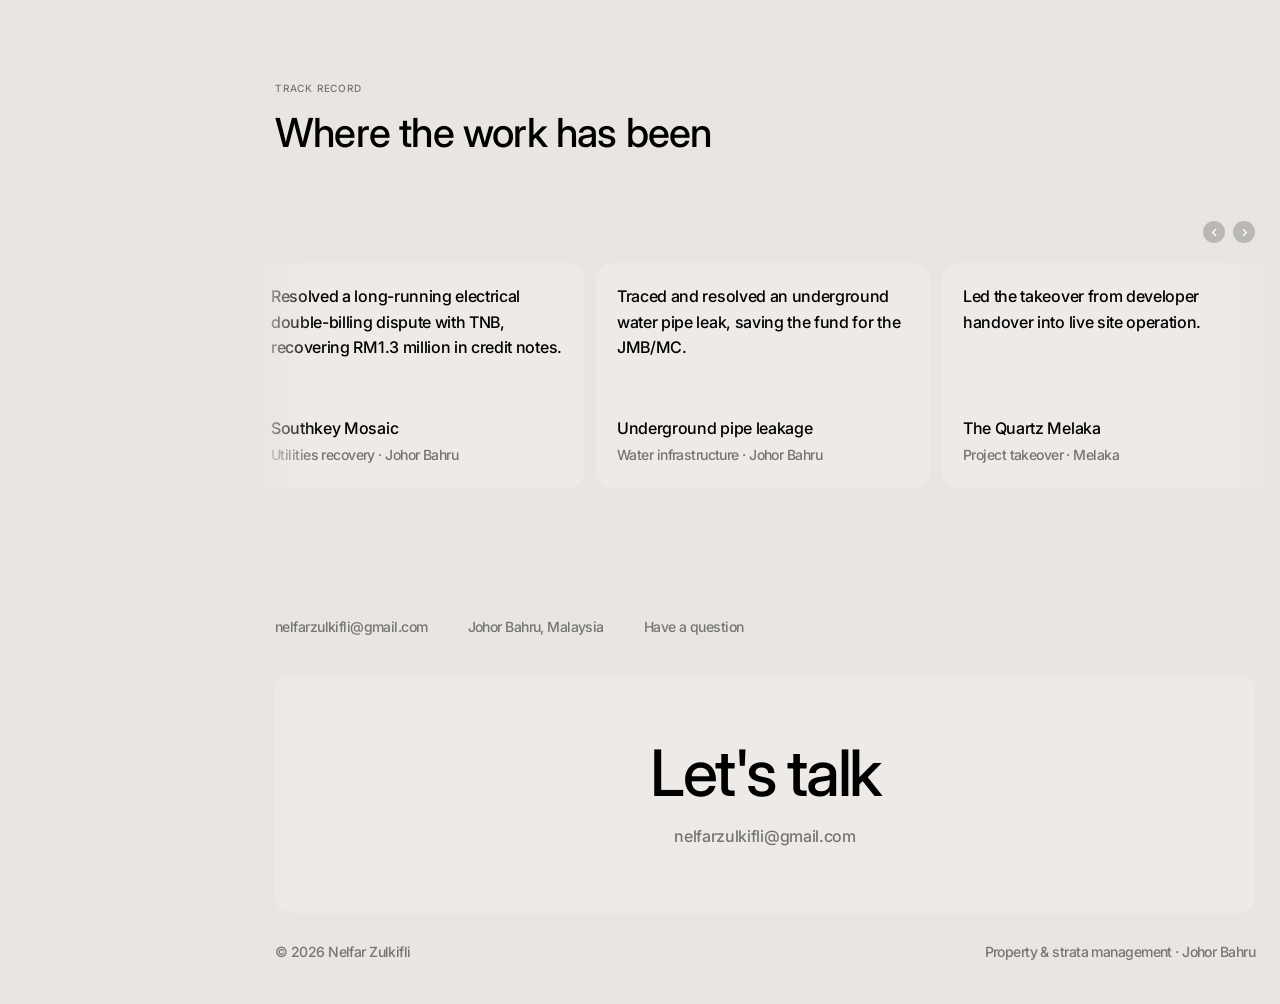
==== commit ef7e6cb4: "Nelfar's own career statement, and a field gallery Replace the About copy on the home and About page" ====
--- a/index.html
+++ b/index.html
@@ -8,7 +8,7 @@
 <link rel="preconnect" href="https://fonts.googleapis.com">
 <link rel="preconnect" href="https://fonts.gstatic.com" crossorigin>
 <link href="https://fonts.googleapis.com/css2?family=Inter:opsz,wght@14..32,500;14..32,600&display=swap" rel="stylesheet">
-<link rel="stylesheet" href="assets/css/site.css">
+<link rel="stylesheet" href="assets/css/site.css?v=3">
 <link rel="icon" href="assets/img/avatar.jpg?v=3">
 </head>
 <body>
@@ -29,6 +29,7 @@
       <a class="nav__item" href="index.html" aria-current="page"><svg viewBox="0 0 24 24" fill="none" stroke="currentColor" stroke-width="2" aria-hidden="true"><path d="M3 10.5 12 3l9 7.5V21H3z"/></svg>Home</a>
       <a class="nav__item" href="about.html"><svg viewBox="0 0 24 24" fill="none" stroke="currentColor" stroke-width="2" aria-hidden="true"><circle cx="12" cy="8" r="4"/><path d="M4 21c0-4 3.6-7 8-7s8 3 8 7"/></svg>About</a>
       <a class="nav__item" href="projects.html"><svg viewBox="0 0 24 24" fill="none" stroke="currentColor" stroke-width="2" aria-hidden="true"><path d="M3 7h6l2 2h10v11H3z"/></svg>Projects</a>
+      <a class="nav__item" href="gallery.html"><svg viewBox="0 0 24 24" fill="none" stroke="currentColor" stroke-width="2" aria-hidden="true"><rect x="3" y="5" width="18" height="14" rx="2"/><circle cx="8.5" cy="10" r="1.5"/><path d="m4 17 5-5 4 4 3-2 4 4"/></svg>From the field</a>
       <a class="nav__item" href="contact.html"><svg viewBox="0 0 24 24" fill="none" stroke="currentColor" stroke-width="2" aria-hidden="true"><path d="M4 5h6l2 5-3 2a12 12 0 0 0 5 5l2-3 5 2v6h-2A17 17 0 0 1 4 7z"/></svg>Contact</a>
     </nav>
 
@@ -63,6 +64,7 @@
         <a class="nav__item" href="index.html" aria-current="page">Home</a>
         <a class="nav__item" href="about.html">About</a>
         <a class="nav__item" href="projects.html">Projects</a>
+        <a class="nav__item" href="gallery.html">From the field</a>
         <a class="nav__item" href="contact.html">Contact</a>
       </nav>
       <div class="rail__foot">
@@ -166,18 +168,52 @@
           <div class="about__text">
             <span class="eyebrow">About me</span>
             <p class="lead">
-              I've worked in property management since 2014, starting in building administration
-              before moving into site management. For eight years I ran buildings directly — Villa Ros
-              and Park Avenue in Tampoi, Eco Cascadia and Iskandar Residences, then Greenfield Regency,
-              Southkey Mosaic and The Lakefront Southkey with CBRE WTW. Since 2022 I've worked on the
-              other end of the process at SA Property Management, assessing developments at tender
-              stage and leading the takeover that turns a completed building into a managed one.
-              I hold a Master in Management from UNIRAZAK.
+              I have been working in the property management industry since 2014, beginning my career
+              in building administration before progressing into site management and operations.
+            </p>
+            <p class="body" style="margin-top:20px">
+              For eight years, I was directly involved in managing residential developments, including
+              Villa Ros Townhouse and Park Avenue, during my tenure with Clement Management Sdn Bhd.
+            </p>
+            <p class="body" style="margin-top:16px">
+              During my tenure with CBRE-WTW, I managed Greenfield Regency, Tampoi, Southkey Mosaic
+              and Lakefront Southkey, while also providing operational support to other developments,
+              including D' Summit and The Seed, Johor Bahru.
+            </p>
+            <p class="body" style="margin-top:16px">
+              Under SA Property Management Sdn Bhd, I was responsible for managing several
+              developments, including Eco Cascadia, Setia Indah, and Iskandar Residences Medini,
+              Iskandar Puteri, holding a position as Building Manager. Since 2021 till current, I have
+              taken on a broader role with SA Property Management Sdn Bhd, working on the other end of
+              the property management process. Holding a position as Business Development Manager, my
+              responsibilities include assessing developments at the Tender stage, preparing
+              management proposals, Budgets, House Rules, Operational Forms for new projects, and
+              leading the Pre-Vacant Possession, Vacant Possession, Takeover process, ensuring that
+              completed developments are effectively transitioned into professionally managed
+              properties.
+            </p>
+            <p class="body" style="margin-top:16px">
+              With more than a decade of experience in the Property Management Industry, I have gained
+              comprehensive experience across Building Administration, Site Operations, Property
+              Management, Tender Assessment, Client Engagement, Pre-Vacant Possession, Vacant
+              Possession and project Takeovers.
+            </p>
+            <p class="body" style="margin-top:16px">
+              I hold a Master's Degree in Management from Universiti Tun Abdul Razak (UNIRAZAK),
+              Kuala Lumpur.
             </p>
           </div>
-          <figure class="about__img">
-            <img src="assets/img/portrait.jpg?v=3" alt="Nelfar Zulkifli" width="760" height="780" loading="lazy">
-          </figure>
+          <!-- the statement runs long, so the side column carries a second
+               frame rather than leaving half of it empty -->
+          <div class="about__col">
+            <figure class="about__img">
+              <img src="assets/img/portrait.jpg?v=3" alt="Nelfar Zulkifli" width="760" height="780" loading="lazy">
+            </figure>
+            <figure class="about__aside">
+              <img src="assets/img/field/desk-records.jpg" alt="Nelfar Zulkifli at her desk in a management office, with a planning board on the wall behind" width="1080" height="810" loading="lazy">
+              <figcaption>At the management office desk. Records, reporting and the week's works, in one place.</figcaption>
+            </figure>
+          </div>
         </div>
       </div>
     </section>
@@ -193,6 +229,7 @@
         <div class="marquee__track">
           <div class="chipline">
             <span>Southkey Mosaic</span><span>The Lakefront Southkey</span><span>Greenfield Regency</span>
+            <span>D' Summit</span><span>The Seed</span>
             <span>Eco Cascadia</span><span>Iskandar Residences Medini</span><span>SKS Habitat Larkin</span>
             <span>Encorp Marina</span><span>Avira Iskandar</span><span>The Shore Melaka</span>
             <span>The Quartz Melaka</span><span>Twin Danga Residence</span><span>Coronation Square</span>
@@ -292,6 +329,39 @@
             <div class="step__top"><h3 class="card-title">Stabilisation</h3><span class="step__idx">/03</span></div>
             <p class="body">Onboarding and guiding the site team, resolving the issues a new building arrives with, and settling it into consistent day-to-day operation.</p>
           </article>
+        </div>
+      </div>
+    </section>
+
+    <!-- ---------- from the field ---------- -->
+    <section class="section" style="padding-top:0" id="field">
+      <div class="wrap">
+        <header class="section__head section__head--left reveal" style="margin-bottom:24px">
+          <span class="eyebrow">From the field</span>
+          <h2 class="h2">What that looks like on site</h2>
+        </header>
+        <p class="body reveal" style="max-width:66ch;margin-bottom:32px">
+          Management offices going in, plant rooms being checked, keys handed over, and owners'
+          meetings run to the end. Working photographs, taken while the job was being done.
+        </p>
+
+        <div class="strip reveal">
+          <a href="gallery.html#takeover" aria-label="From the field: takeover and setup">
+            <img src="assets/img/field/office-reception.jpg" alt="A finished reception counter in a management office" width="1080" height="810" loading="lazy">
+          </a>
+          <a href="gallery.html#handover" aria-label="From the field: vacant possession and handover">
+            <img src="assets/img/field/handover-parkland.jpg" alt="Nelfar Zulkifli at the key handover ceremony for Parkland Residence Kajang 2" width="810" height="1080" loading="lazy">
+          </a>
+          <a href="gallery.html#plant" aria-label="From the field: plant, services and defects">
+            <img src="assets/img/field/plant-pool-filtration.jpg" alt="Sand filters, pumps and valve sets in a pool filtration plant room" width="1080" height="810" loading="lazy">
+          </a>
+          <a href="gallery.html#meetings" aria-label="From the field: owners, committees and authorities">
+            <img src="assets/img/field/townhall-floor.jpg" alt="A full hall of seated residents at a townhall meeting" width="1080" height="810" loading="lazy">
+          </a>
+        </div>
+
+        <div style="margin-top:32px" class="reveal">
+          <a class="btn btn--primary" href="gallery.html">See the work on site</a>
         </div>
       </div>
     </section>
@@ -348,6 +418,6 @@
   </main>
 </div>
 
-<script src="assets/js/site.js"></script>
+<script src="assets/js/site.js?v=3"></script>
 </body>
 </html>
--- a/assets/css/site.css
+++ b/assets/css/site.css
@@ -249,6 +249,14 @@
 .about__img{border-radius:var(--r-md);overflow:hidden;aspect-ratio:373/380;background:var(--surface)}
 .about__img img{width:100%;height:100%;object-fit:cover;object-position:50% 30%}
 .about__text .eyebrow{display:block;margin-bottom:18px}
+
+/* side column carrying the portrait plus a second, smaller frame */
+.about__col{display:flex;flex-direction:column;gap:16px}
+.about__aside{margin:0}
+.about__aside img{width:100%;height:auto;aspect-ratio:4/3;object-fit:cover;border-radius:var(--r-md);background:var(--surface)}
+.about__aside figcaption{
+  margin-top:10px;font-size:13px;line-height:1.5;letter-spacing:-.04em;color:var(--muted);
+}
 
 /* ==========================================================================
    Marquees
@@ -433,6 +441,104 @@
 .foot__base{display:flex;justify-content:space-between;gap:16px;flex-wrap:wrap;margin-top:28px;font-size:14px;letter-spacing:-.04em;color:var(--muted)}
 
 /* ==========================================================================
+   Field gallery
+   ========================================================================== */
+.gal{display:grid;grid-template-columns:repeat(3,1fr);gap:32px 25px}
+.gal__item{margin:0;display:flex;flex-direction:column}
+.gal__frame{
+  position:relative;border-radius:var(--r-md);overflow:hidden;
+  aspect-ratio:4/3;background:var(--surface);
+}
+.gal__frame img,.gal__frame video{
+  width:100%;height:100%;object-fit:cover;display:block;
+  transition:transform 600ms var(--ease);
+}
+.gal__item:hover .gal__frame img{transform:scale(1.03)}
+.gal__cap{margin-top:14px;font-size:14px;line-height:1.5;letter-spacing:-.04em;color:var(--muted)}
+.gal__cap b{display:block;color:var(--ink);font-weight:500;margin-bottom:4px}
+
+/* span modifiers — a gallery of identical tiles reads as a stock grid, so the
+   strongest frames in each group take more room */
+.gal__item--wide{grid-column:span 2}
+.gal__item--wide .gal__frame{aspect-ratio:16/9}
+.gal__item--tall .gal__frame{aspect-ratio:3/4}
+.gal__item--full{grid-column:1 / -1}
+.gal__item--full .gal__frame{aspect-ratio:21/9}
+
+/* zoom affordance on tiles that open in the lightbox */
+.js .gal__frame[data-zoom]{cursor:zoom-in}
+.gal__zoom{
+  position:absolute;top:14px;right:14px;width:28px;height:28px;border-radius:var(--r-pill);
+  background:rgba(255,255,255,.92);display:grid;place-items:center;color:var(--accent);
+  opacity:0;transform:translateY(-4px);
+  transition:opacity 300ms var(--ease),transform 300ms var(--ease);
+}
+.gal__item:hover .gal__zoom{opacity:1;transform:none}
+.gal__zoom svg{width:12px;height:12px}
+
+/* ---------- video ---------- */
+.gal__frame video{background:var(--ink)}
+.gal__frame--video{cursor:default}
+.gal__frame--contain{background:var(--surface)}
+.gal__frame--contain video{object-fit:contain;background:transparent}
+/* sits under the caption text, on its own line, not trailing the sentence */
+.vid-note{
+  display:flex;align-items:center;gap:7px;margin-top:10px;
+  font-size:12px;letter-spacing:-.03em;color:var(--muted);
+}
+.vid-note i{width:5px;height:5px;border-radius:var(--r-pill);background:var(--accent);display:block;flex:0 0 5px}
+
+/* a single video used inside a case-study body */
+.case__video{margin:0}
+.case__video video{width:100%;height:auto;border-radius:var(--r-md);display:block;background:#141210}
+.case__video figcaption{margin-top:12px;font-size:14px;line-height:1.5;letter-spacing:-.04em;color:var(--muted)}
+
+/* ---------- home teaser strip ---------- */
+.strip{display:grid;grid-template-columns:repeat(4,1fr);gap:12px}
+.strip a{display:block;border-radius:var(--r-md);overflow:hidden;aspect-ratio:4/3;background:var(--surface)}
+.strip img{width:100%;height:100%;object-fit:cover;transition:transform 600ms var(--ease)}
+.strip a:hover img{transform:scale(1.04)}
+
+/* ---------- lightbox ---------- */
+.lb{position:fixed;inset:0;z-index:90;display:none}
+.lb.is-open{display:block}
+.lb__backdrop{position:absolute;inset:0;background:rgba(20,18,16,.92);opacity:0;transition:opacity 260ms var(--ease)}
+.lb.is-in .lb__backdrop{opacity:1}
+.lb__stage{
+  position:absolute;inset:0;display:grid;place-items:center;padding:56px 24px 84px;
+  opacity:0;transform:scale(.98);transition:opacity 260ms var(--ease),transform 260ms var(--ease);
+}
+.lb.is-in .lb__stage{opacity:1;transform:none}
+/* explicit viewport maths — a percentage max-height on a centred grid item
+   resolves against the padding box, and the image runs under the caption */
+.lb__stage img{
+  max-width:calc(100vw - 56px);max-height:calc(100vh - 156px);
+  object-fit:contain;border-radius:var(--r-sm);
+}
+.lb__cap{
+  position:absolute;left:24px;right:24px;bottom:26px;text-align:center;
+  max-width:76ch;margin:0 auto;
+  font-size:14px;line-height:1.5;letter-spacing:-.04em;color:rgba(255,255,255,.72);
+}
+.lb__cap b{display:block;color:var(--white);font-weight:500;margin-bottom:4px}
+.lb__btn{
+  position:absolute;top:18px;right:18px;width:38px;height:38px;border:0;cursor:pointer;
+  border-radius:var(--r-pill);background:rgba(255,255,255,.14);color:var(--white);
+  display:grid;place-items:center;transition:background var(--t) var(--ease);
+}
+.lb__btn:hover{background:rgba(255,255,255,.28)}
+.lb__btn svg{width:14px;height:14px}
+.lb__nav{
+  position:absolute;top:50%;transform:translateY(-50%);width:42px;height:42px;border:0;cursor:pointer;
+  border-radius:var(--r-pill);background:rgba(255,255,255,.14);color:var(--white);
+  display:grid;place-items:center;transition:background var(--t) var(--ease);
+}
+.lb__nav:hover{background:rgba(255,255,255,.28)}
+.lb__nav svg{width:14px;height:14px}
+.lb__nav--prev{left:18px}
+.lb__nav--next{right:18px}
+
+/* ==========================================================================
    Reveal animation
    ========================================================================== */
 .js .reveal{opacity:0;transform:translateY(24px)}
@@ -463,6 +569,10 @@
   .stats{grid-template-columns:repeat(2,1fr)}
   .about{grid-template-columns:1fr 320px;gap:40px}
   .foot__cta b{font-size:48px}
+  .gal{grid-template-columns:repeat(2,1fr);gap:28px 25px}
+  .gal__item--wide{grid-column:span 2}
+  .gal__item--full .gal__frame{aspect-ratio:16/9}
+  .strip{grid-template-columns:repeat(2,1fr)}
 }
 
 @media (max-width:809px){
@@ -491,6 +601,8 @@
   .project--sm .project__tags{font-size:14px}
   .about{grid-template-columns:1fr;gap:28px}
   .about__img{max-width:340px}
+  .about__col{gap:22px}
+  .about__aside img{max-width:340px}
   .project{aspect-ratio:16/10}
   .exp__row{grid-template-columns:1fr;gap:8px;align-items:start}
   .exp__when{white-space:normal}
@@ -503,6 +615,18 @@
   .case__result{padding:28px 24px}
   .case__result strong{font-size:30px}
   .qcard{width:302px;flex-basis:302px}
+  /* one column on a phone, and every frame drops its span so nothing is
+     squeezed into a letterbox that loses the subject */
+  .gal{grid-template-columns:1fr;gap:26px}
+  .gal__item--wide,.gal__item--full{grid-column:auto}
+  .gal__item--wide .gal__frame,.gal__item--full .gal__frame{aspect-ratio:4/3}
+  .gal__item--tall .gal__frame{aspect-ratio:4/5}
+  .lb__stage{padding:52px 14px 92px}
+  .lb__nav{width:36px;height:36px}
+  .lb__nav--prev{left:10px}
+  .lb__nav--next{right:10px}
+  /* two-up rather than one, so the strip still reads as a strip on a phone */
+  .strip{grid-template-columns:repeat(2,1fr);gap:10px}
 }
 
 /* ==========================================================================
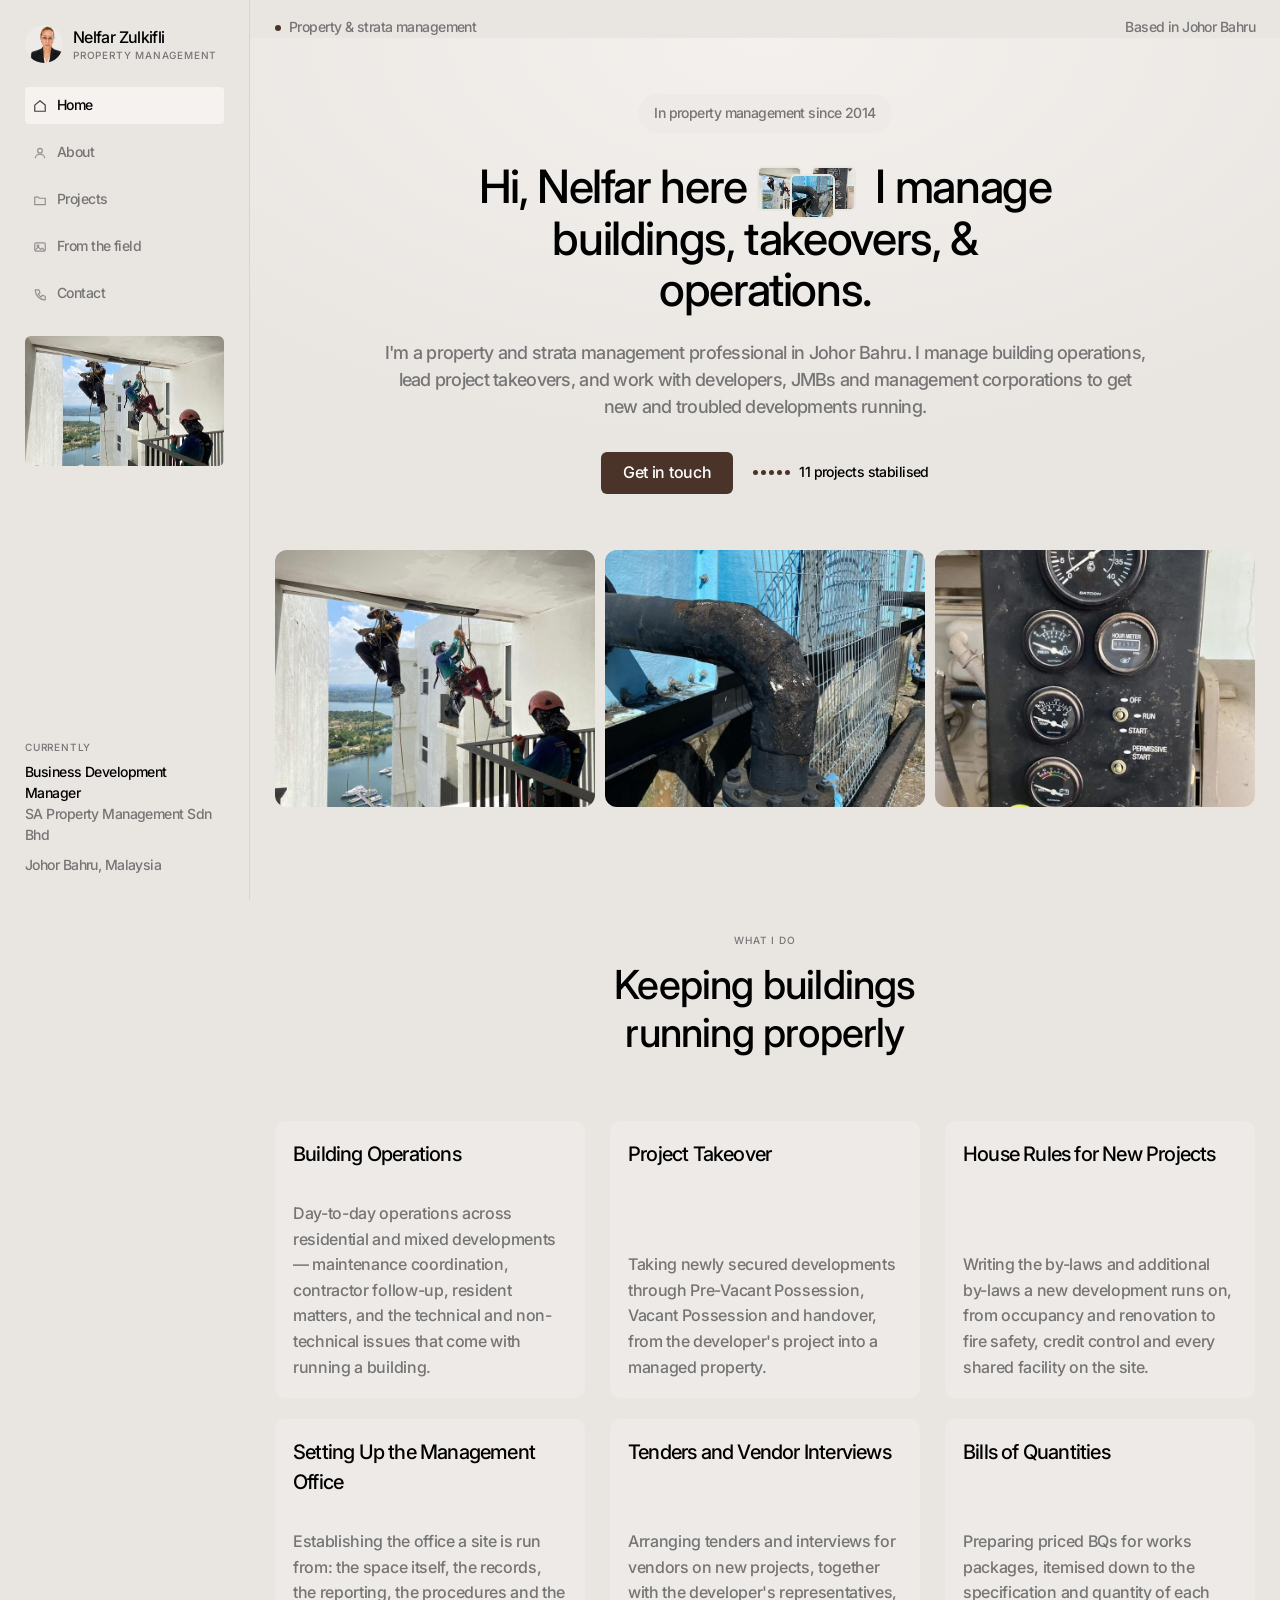
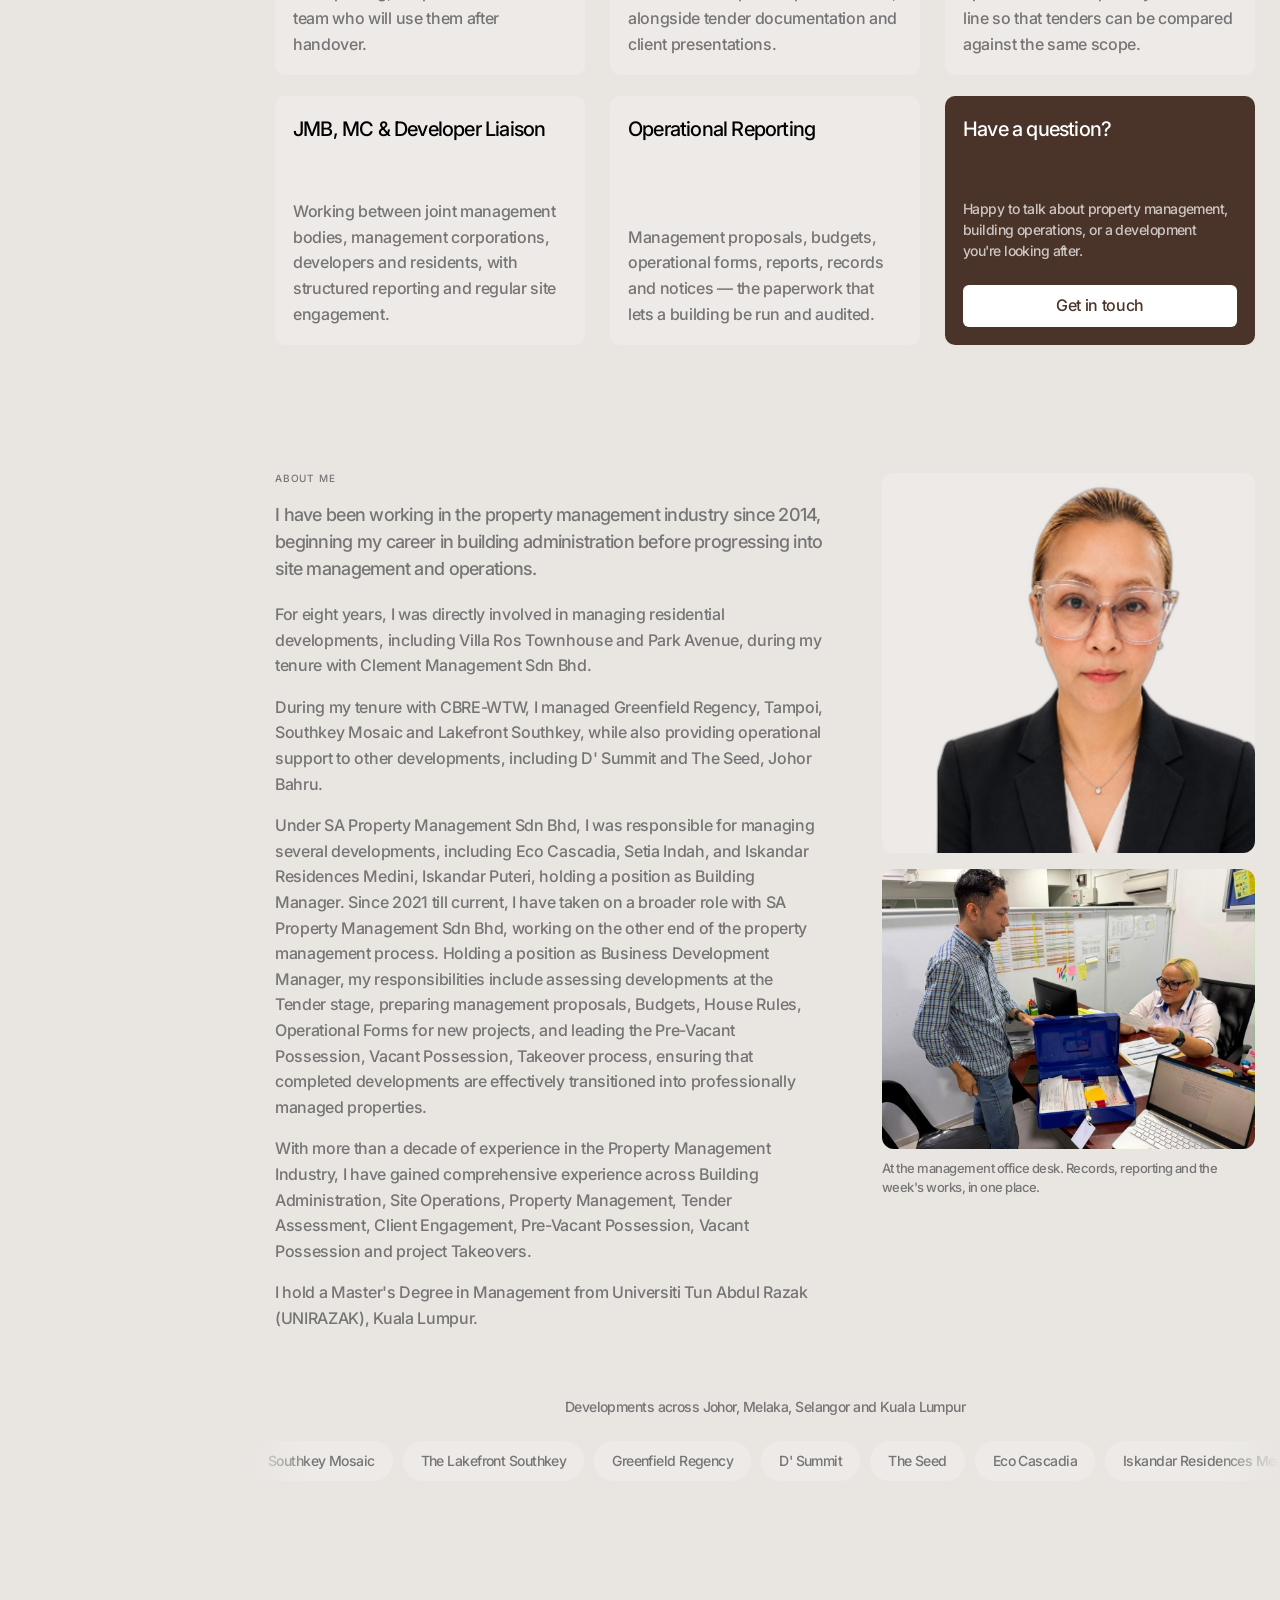
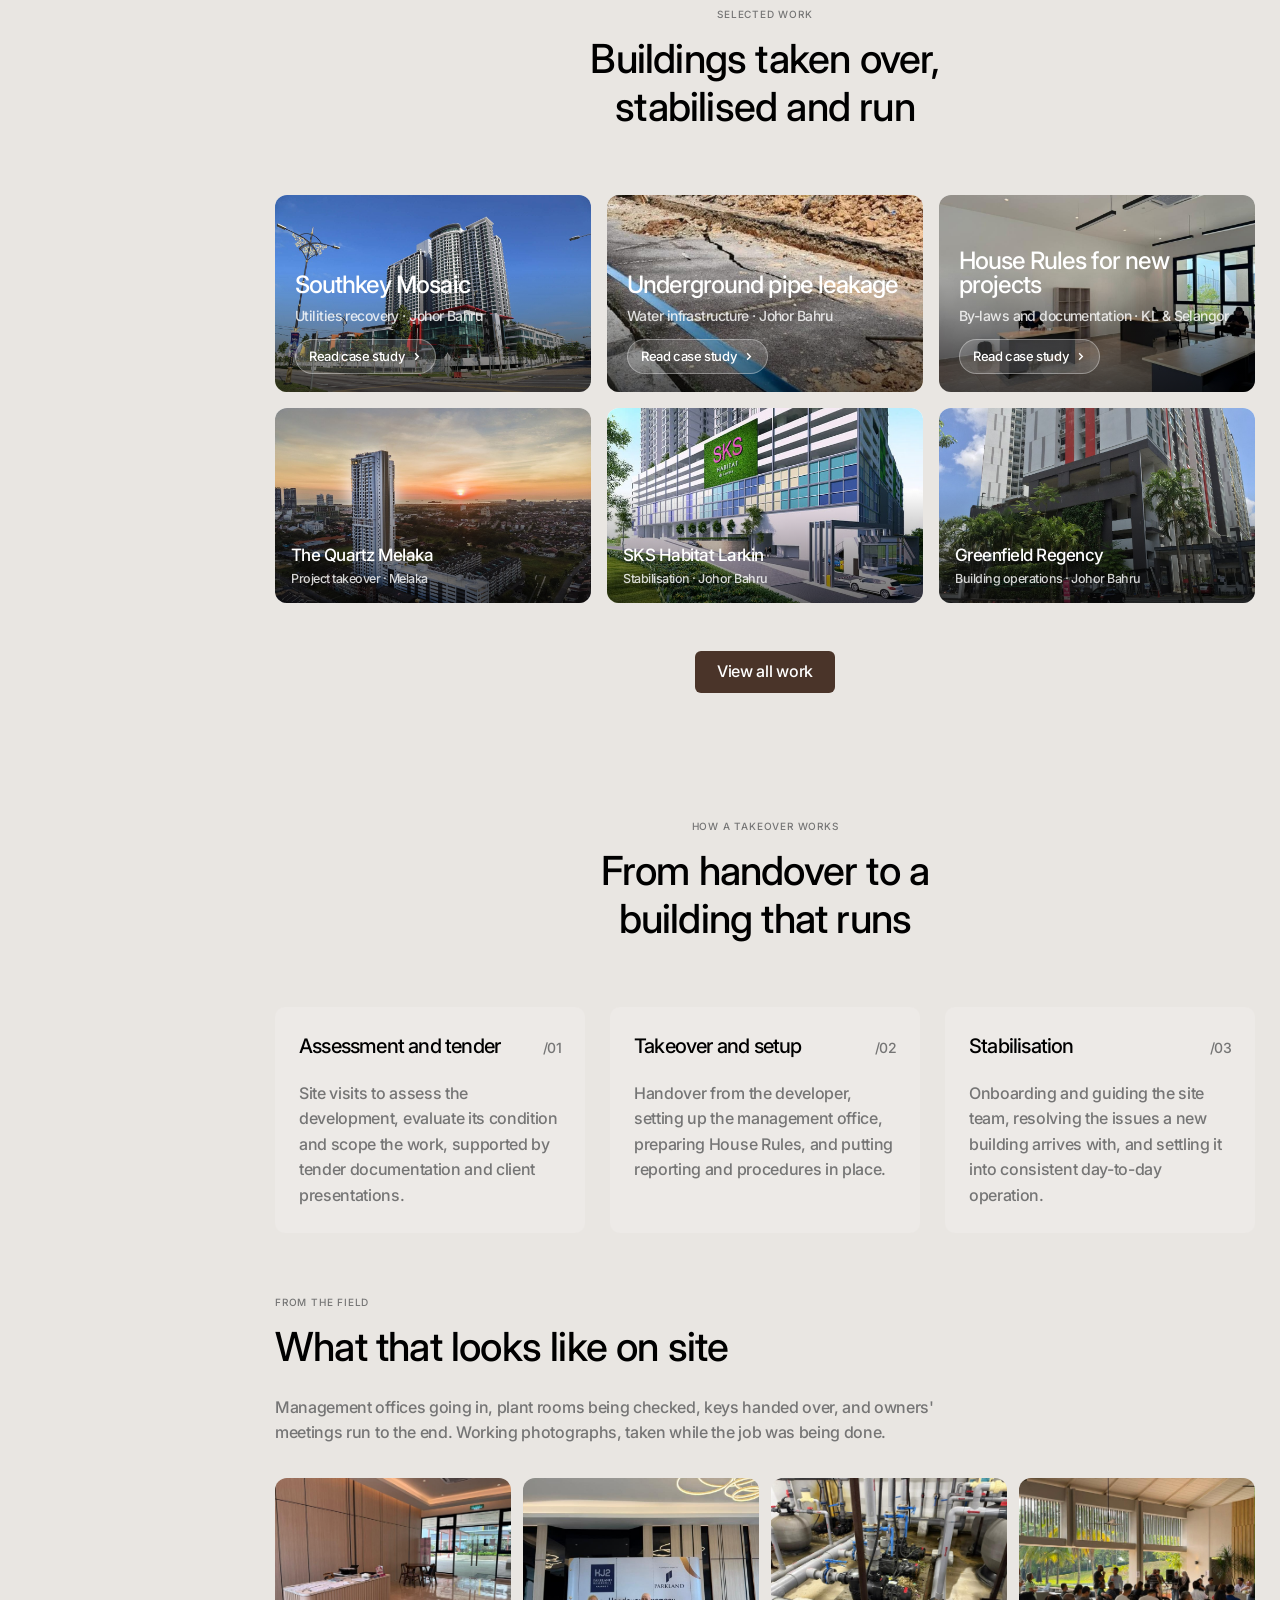
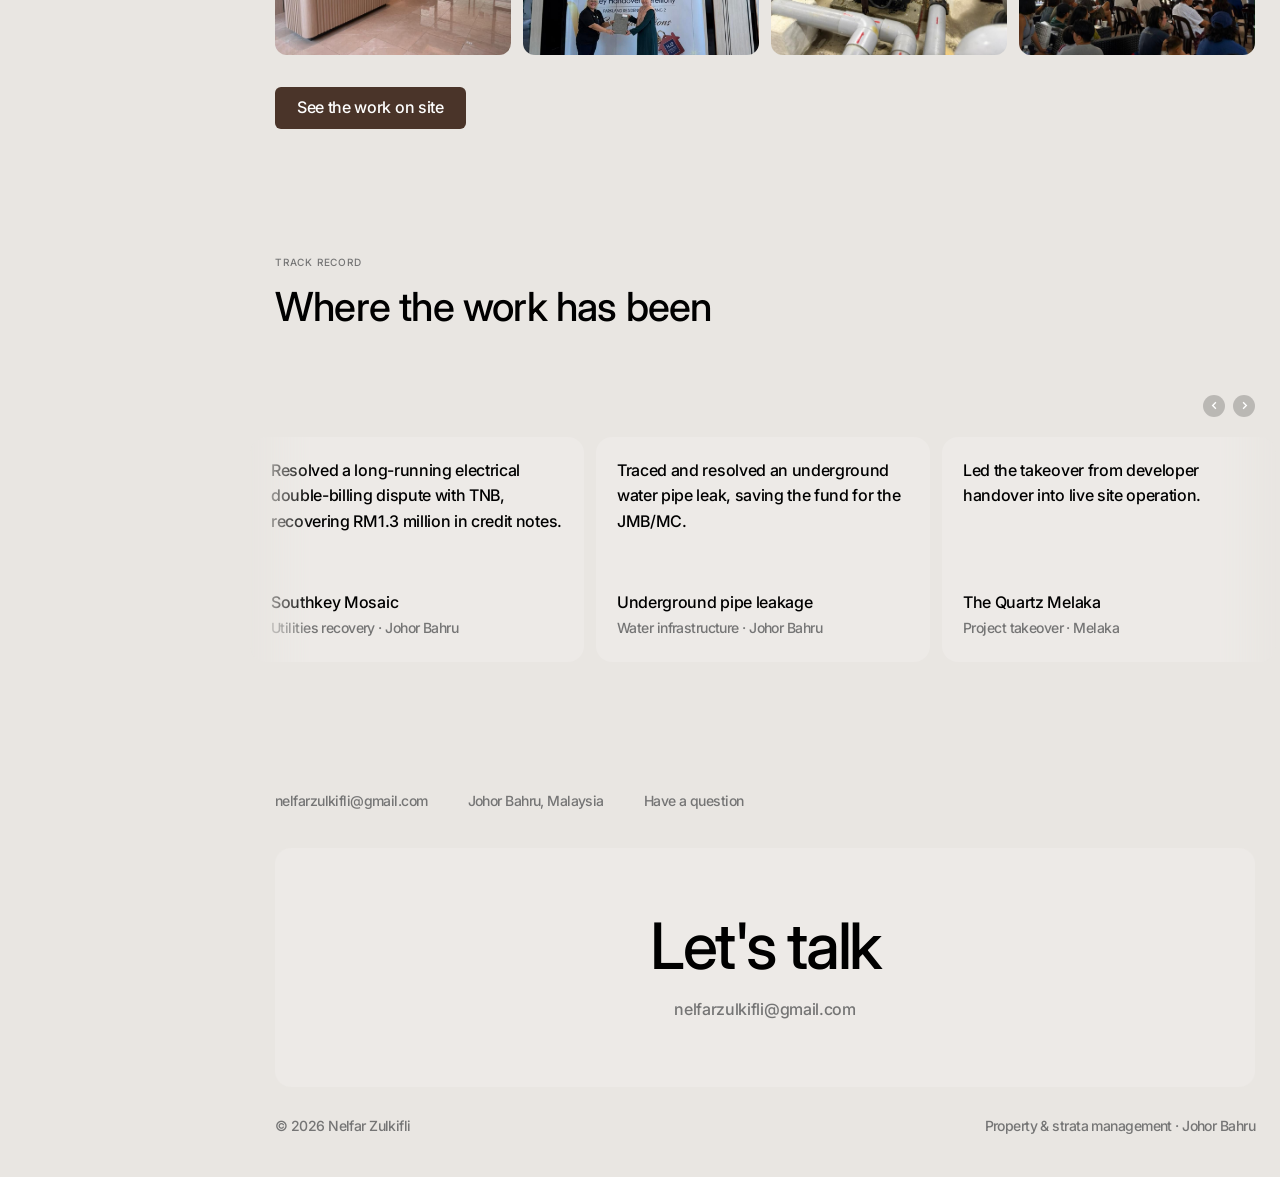
==== commit d7c1b7ee: "Nelfar's review comments She sent four things back with supporting documents. All four applied.  The" ====
--- a/index.html
+++ b/index.html
@@ -8,7 +8,7 @@
 <link rel="preconnect" href="https://fonts.googleapis.com">
 <link rel="preconnect" href="https://fonts.gstatic.com" crossorigin>
 <link href="https://fonts.googleapis.com/css2?family=Inter:opsz,wght@14..32,500;14..32,600&display=swap" rel="stylesheet">
-<link rel="stylesheet" href="assets/css/site.css?v=3">
+<link rel="stylesheet" href="assets/css/site.css?v=4">
 <link rel="icon" href="assets/img/avatar.jpg?v=3">
 </head>
 <body>
@@ -129,12 +129,32 @@
         <div class="cards" data-stagger>
           <article class="card reveal">
             <div class="card__top"><h3 class="card-title">Building Operations</h3></div>
-            <p class="body card__desc">Day-to-day operations across residential and mixed developments — maintenance coordination, contractor follow-up, resident matters, and the technical and non-technical issues that come with running a building.</p>
+            <p class="body card__desc">Day-to-day operations across residential and mixed developments &mdash; maintenance coordination, contractor follow-up, resident matters, and the technical and non-technical issues that come with running a building.</p>
           </article>
 
           <article class="card reveal">
             <div class="card__top"><h3 class="card-title">Project Takeover</h3></div>
-            <p class="body card__desc">Taking newly secured developments from developer handover into live operation: setting up the management office, establishing procedures, and getting the site working.</p>
+            <p class="body card__desc">Taking newly secured developments through Pre-Vacant Possession, Vacant Possession and handover, from the developer's project into a managed property.</p>
+          </article>
+
+          <article class="card reveal">
+            <div class="card__top"><h3 class="card-title">House Rules for New Projects</h3></div>
+            <p class="body card__desc">Writing the by-laws and additional by-laws a new development runs on, from occupancy and renovation to fire safety, credit control and every shared facility on the site.</p>
+          </article>
+
+          <article class="card reveal">
+            <div class="card__top"><h3 class="card-title">Setting Up the Management Office</h3></div>
+            <p class="body card__desc">Establishing the office a site is run from: the space itself, the records, the reporting, the procedures and the team who will use them after handover.</p>
+          </article>
+
+          <article class="card reveal">
+            <div class="card__top"><h3 class="card-title">Tenders and Vendor Interviews</h3></div>
+            <p class="body card__desc">Arranging tenders and interviews for vendors on new projects, together with the developer's representatives, alongside tender documentation and client presentations.</p>
+          </article>
+
+          <article class="card reveal">
+            <div class="card__top"><h3 class="card-title">Bills of Quantities</h3></div>
+            <p class="body card__desc">Preparing priced BQs for works packages, itemised down to the specification and quantity of each line so that tenders can be compared against the same scope.</p>
           </article>
 
           <article class="card reveal">
@@ -143,13 +163,8 @@
           </article>
 
           <article class="card reveal">
-            <div class="card__top"><h3 class="card-title">House Rules &amp; Documentation</h3></div>
-            <p class="body card__desc">Preparing House Rules for newly secured projects, alongside operational reports, records and notices.</p>
-          </article>
-
-          <article class="card reveal">
-            <div class="card__top"><h3 class="card-title">Tender &amp; Client Support</h3></div>
-            <p class="body card__desc">Tender documentation and interviews, site visits for assessment and evaluation, client presentations, and Q&amp;A on operational and site matters.</p>
+            <div class="card__top"><h3 class="card-title">Operational Reporting</h3></div>
+            <p class="body card__desc">Management proposals, budgets, operational forms, reports, records and notices &mdash; the paperwork that lets a building be run and audited.</p>
           </article>
 
           <article class="card card--cta reveal">
@@ -251,7 +266,7 @@
           <h2 class="h2">Buildings taken over, stabilised and run</h2>
         </header>
 
-        <div class="projects" data-stagger>
+        <div class="projects projects--sub" data-stagger>
           <a class="project reveal" href="work-southkey-mosaic.html">
             <span class="project__media"><img src="assets/img/proj-southkey.jpg" alt="The two Mosaic @ Southkey towers above their podium in Johor Bahru" width="1200" height="747" loading="lazy"></span>
             <span class="project__go" aria-hidden="true"><svg viewBox="0 0 24 24" fill="none" stroke="currentColor" stroke-width="2.5"><path d="M7 17 17 7M9 7h8v8"/></svg></span>
@@ -268,6 +283,16 @@
             <span class="project__meta">
               <span class="h4">Underground pipe leakage</span>
               <span class="project__tags">Water infrastructure · Johor Bahru</span>
+              <span class="project__cta">Read case study <svg viewBox="0 0 24 24" fill="none" stroke="currentColor" stroke-width="3"><path d="m9 5 7 7-7 7"/></svg></span>
+            </span>
+          </a>
+
+          <a class="project reveal" href="work-house-rules.html">
+            <span class="project__media"><img src="assets/img/field/office-bare.jpg" alt="An empty management office at a newly secured development, before fit-out" width="1080" height="810" loading="lazy"></span>
+            <span class="project__go" aria-hidden="true"><svg viewBox="0 0 24 24" fill="none" stroke="currentColor" stroke-width="2.5"><path d="M7 17 17 7M9 7h8v8"/></svg></span>
+            <span class="project__meta">
+              <span class="h4">House Rules for new projects</span>
+              <span class="project__tags">By-laws and documentation · KL &amp; Selangor</span>
               <span class="project__cta">Read case study <svg viewBox="0 0 24 24" fill="none" stroke="currentColor" stroke-width="3"><path d="m9 5 7 7-7 7"/></svg></span>
             </span>
           </a>
@@ -418,6 +443,6 @@
   </main>
 </div>
 
-<script src="assets/js/site.js?v=3"></script>
+<script src="assets/js/site.js?v=5"></script>
 </body>
 </html>
--- a/assets/css/site.css
+++ b/assets/css/site.css
@@ -453,7 +453,16 @@
   width:100%;height:100%;object-fit:cover;display:block;
   transition:transform 600ms var(--ease);
 }
-.gal__item:hover .gal__frame img{transform:scale(1.03)}
+.gal__item:hover .gal__frame img{transform:scale(1.04)}
+
+/* Parallax layer. The translate is written here by script every frame, so it
+   carries no transition — the hover scale stays on the img underneath, where a
+   transition is wanted and will not fight the scroll. */
+.gal__par{
+  display:block;position:absolute;inset:-7% 0;
+  will-change:transform;
+}
+.gal__par img{width:100%;height:100%;object-fit:cover;display:block}
 .gal__cap{margin-top:14px;font-size:14px;line-height:1.5;letter-spacing:-.04em;color:var(--muted)}
 .gal__cap b{display:block;color:var(--ink);font-weight:500;margin-bottom:4px}
 
@@ -492,6 +501,42 @@
 .case__video{margin:0}
 .case__video video{width:100%;height:auto;border-radius:var(--r-md);display:block;background:#141210}
 .case__video figcaption{margin-top:12px;font-size:14px;line-height:1.5;letter-spacing:-.04em;color:var(--muted)}
+
+/* ---------- highlight reel ---------- */
+.reel__head{display:flex;align-items:center;justify-content:space-between;gap:16px;margin-bottom:18px}
+.reel__nav{display:flex;gap:8px}
+.reel__nav button{
+  width:34px;height:34px;border-radius:var(--r-pill);border:0;cursor:pointer;
+  background:var(--surface);color:var(--ink);display:grid;place-items:center;
+  transition:background var(--t) var(--ease),opacity var(--t) var(--ease);
+}
+.reel__nav button:hover{background:var(--surface-2)}
+.reel__nav button[disabled]{opacity:.3;cursor:default}
+.reel__nav svg{width:13px;height:13px}
+
+.reel{position:relative}
+.reel__track{
+  display:flex;gap:12px;
+  overflow-x:auto;overscroll-behavior-x:contain;
+  scroll-snap-type:x mandatory;scroll-behavior:smooth;
+  /* bleed past the right gutter so the next card peeks and the strip reads
+     as something you can push, rather than a row that happens to be cut off */
+  margin-right:calc(-1 * var(--gutter));padding-right:var(--gutter);
+  scrollbar-width:none;-ms-overflow-style:none;
+}
+.reel__track::-webkit-scrollbar{display:none}
+.reel__item{flex:0 0 300px;margin:0;scroll-snap-align:start}
+.reel__frame{
+  position:relative;overflow:hidden;border-radius:var(--r-md);
+  aspect-ratio:4/3;background:var(--surface);
+}
+.reel__frame img{transition:transform 600ms var(--ease)}
+.reel__item:hover .reel__frame img{transform:scale(1.04)}
+.reel__item figcaption{
+  margin-top:12px;font-size:14px;letter-spacing:-.04em;color:var(--muted);
+}
+.reel__bar{height:2px;background:var(--line);border-radius:2px;margin-top:22px;overflow:hidden}
+.reel__bar span{display:block;height:100%;width:12%;background:var(--accent);border-radius:2px;transform-origin:left}
 
 /* ---------- home teaser strip ---------- */
 .strip{display:grid;grid-template-columns:repeat(4,1fr);gap:12px}
@@ -615,12 +660,23 @@
   .case__result{padding:28px 24px}
   .case__result strong{font-size:30px}
   .qcard{width:302px;flex-basis:302px}
-  /* one column on a phone, and every frame drops its span so nothing is
-     squeezed into a letterbox that loses the subject */
-  .gal{grid-template-columns:1fr;gap:26px}
-  .gal__item--wide,.gal__item--full{grid-column:auto}
-  .gal__item--wide .gal__frame,.gal__item--full .gal__frame{aspect-ratio:4/3}
-  .gal__item--tall .gal__frame{aspect-ratio:4/5}
+  /* Two columns with a deliberate rhythm rather than one tall stack: a
+     full-width frame opens each group, pairs carry the middle, and the tiles
+     marked --mfull are the ones that would otherwise sit alone beside a hole. */
+  .gal{grid-template-columns:repeat(2,1fr);gap:22px 12px}
+  .gal__item--wide,.gal__item--full,.gal__item--mfull{grid-column:1 / -1}
+  .gal__frame{aspect-ratio:1/1}
+  .gal__item--wide .gal__frame,
+  .gal__item--full .gal__frame,
+  .gal__item--mfull .gal__frame{aspect-ratio:16/10}
+  .gal__item--tall .gal__frame{aspect-ratio:3/4}
+  .gal__cap{margin-top:10px;font-size:13px}
+  /* the clips keep their own shape — a square crop loses them. Selector is
+     weighted to beat the --wide/--mfull frame rules above. */
+  .gal__item .gal__frame--video{aspect-ratio:16/9}
+  .gal__item .gal__frame--contain{aspect-ratio:3/4}
+  .reel__item{flex:0 0 min(76vw,300px)}
+  .reel__item figcaption{font-size:13px}
   .lb__stage{padding:52px 14px 92px}
   .lb__nav{width:36px;height:36px}
   .lb__nav--prev{left:10px}
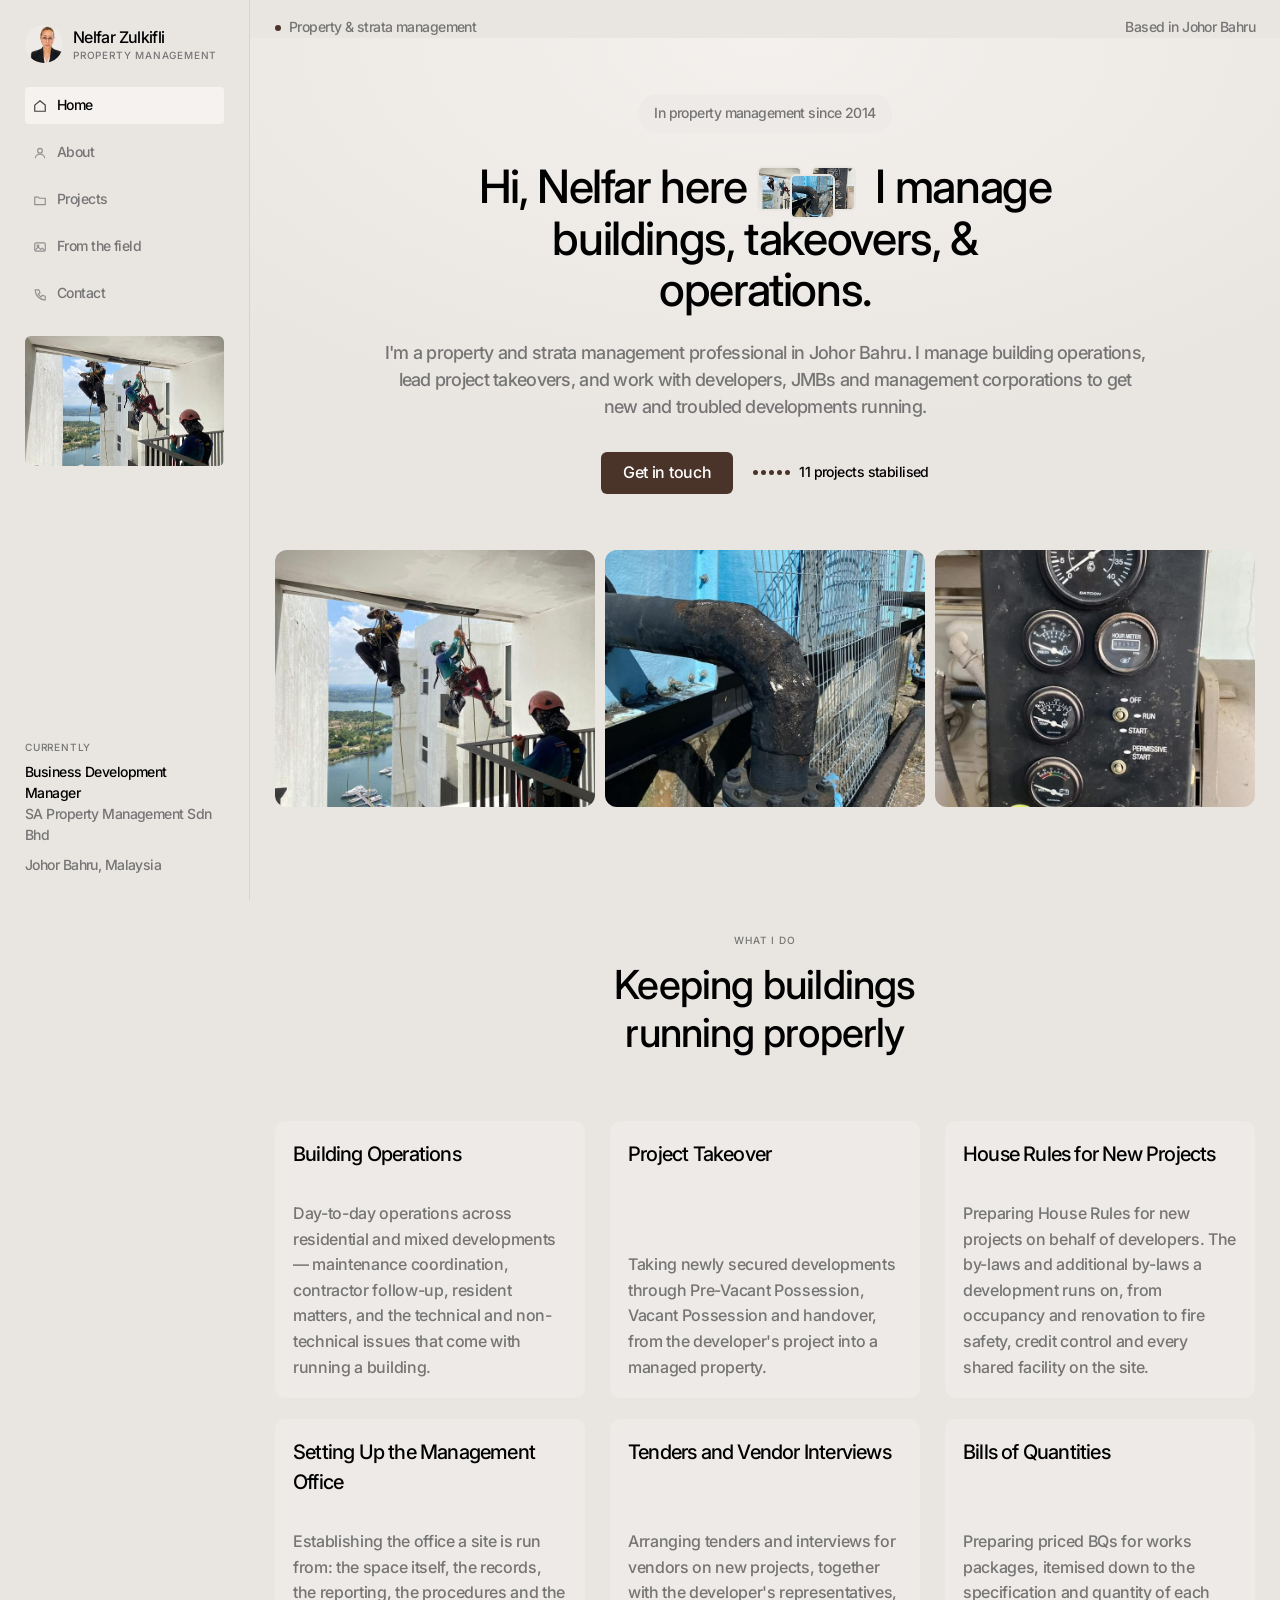
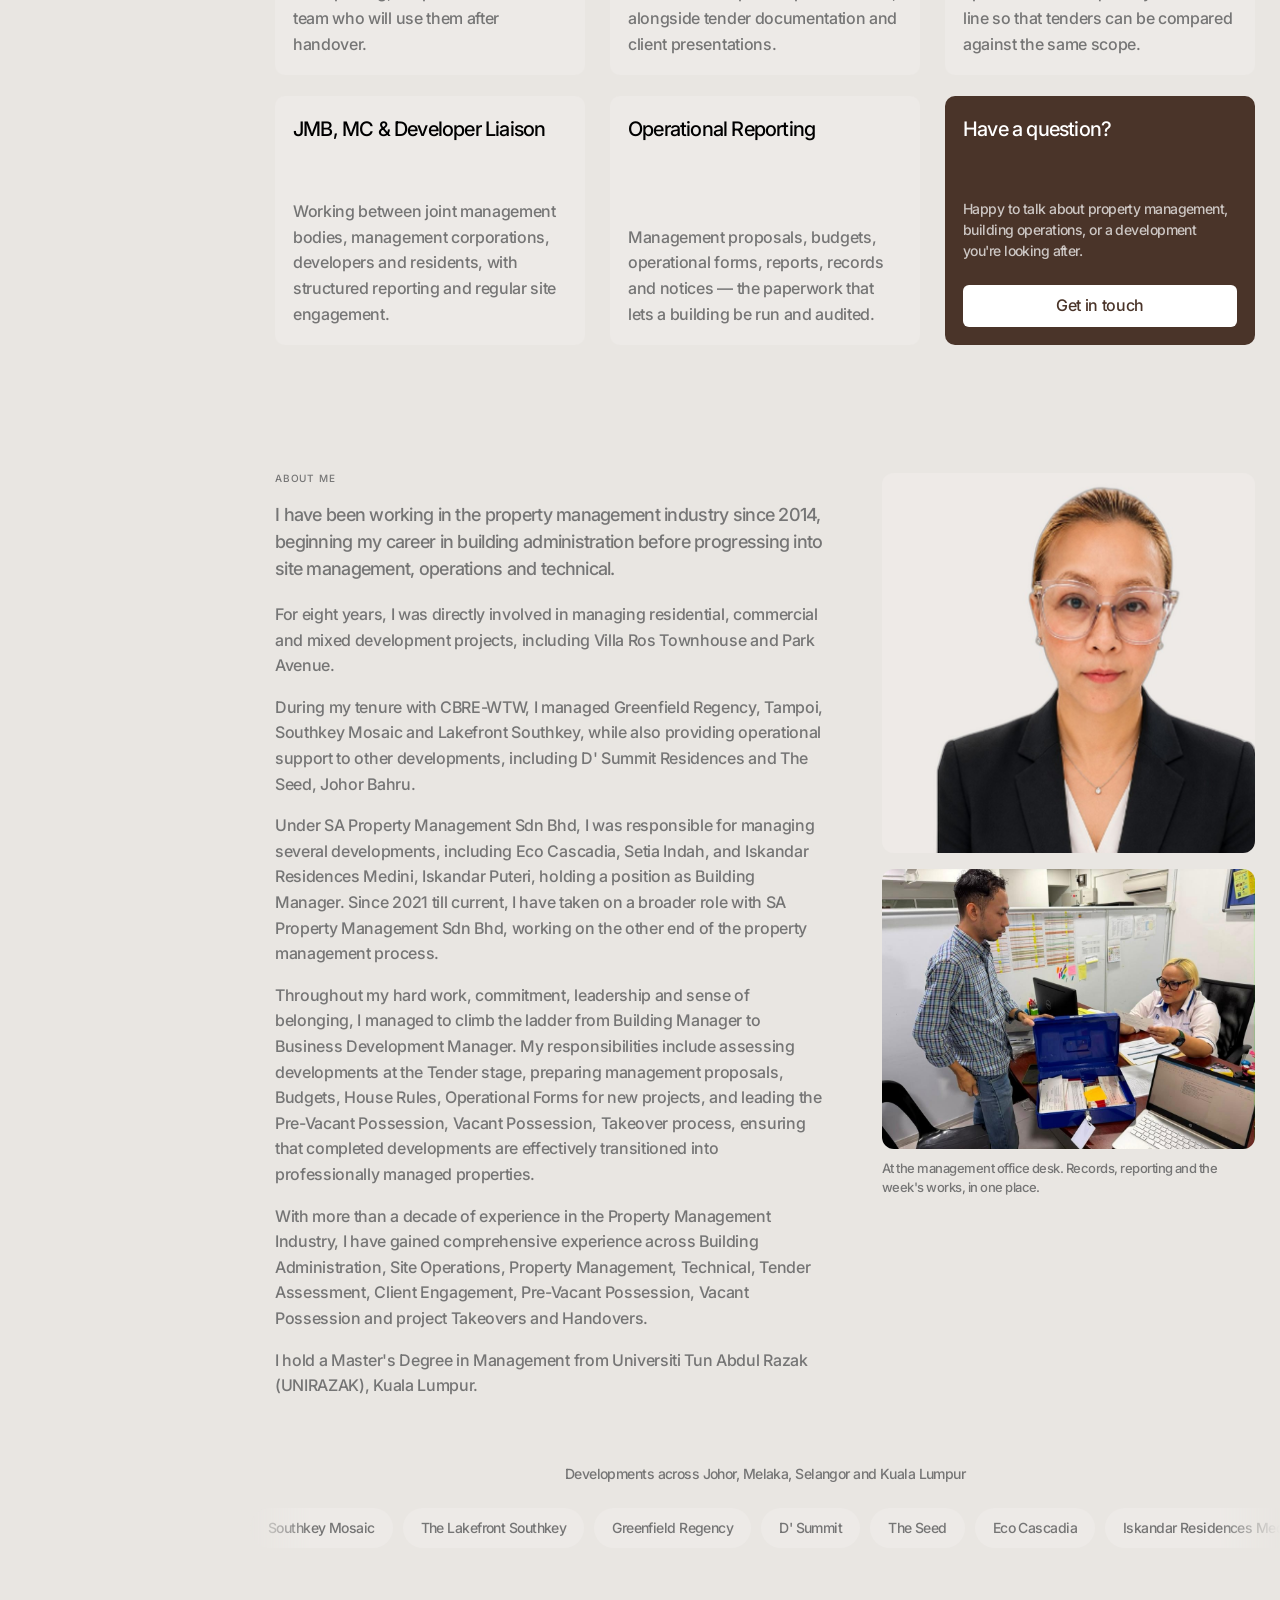
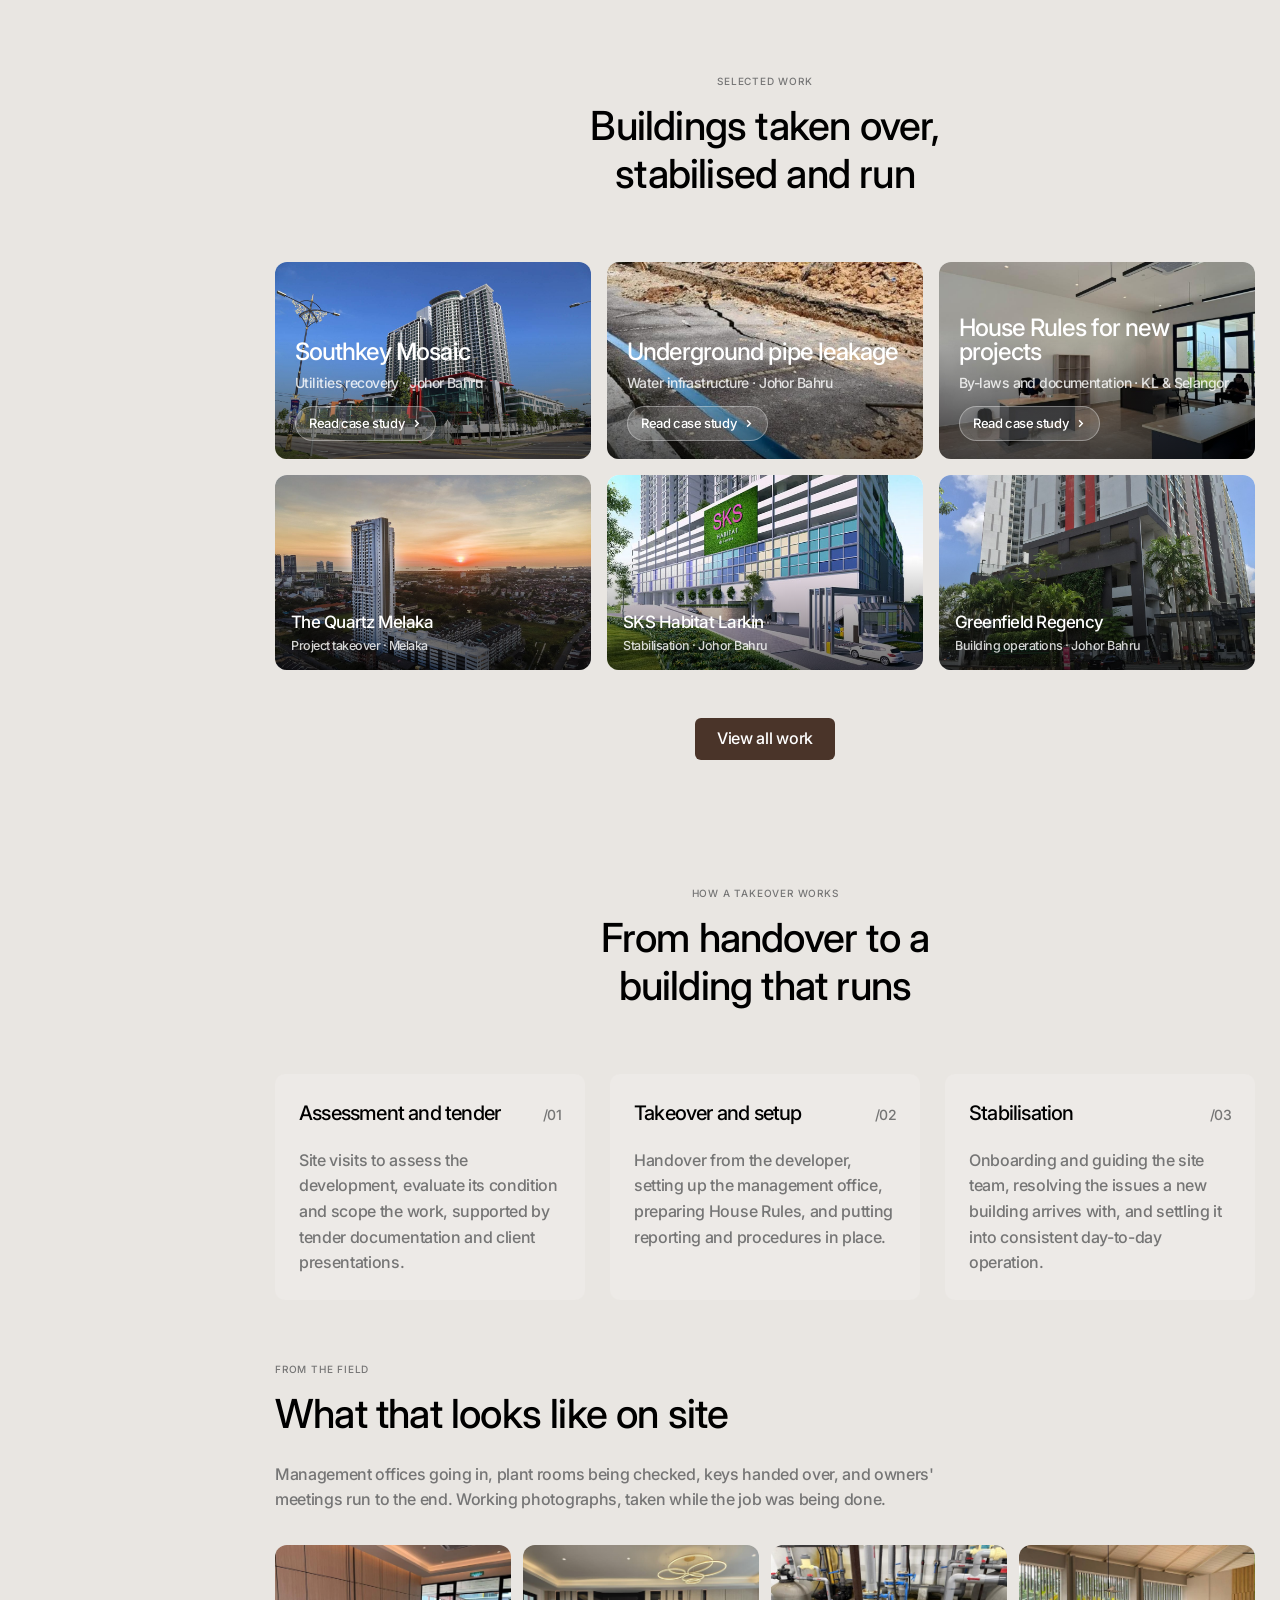
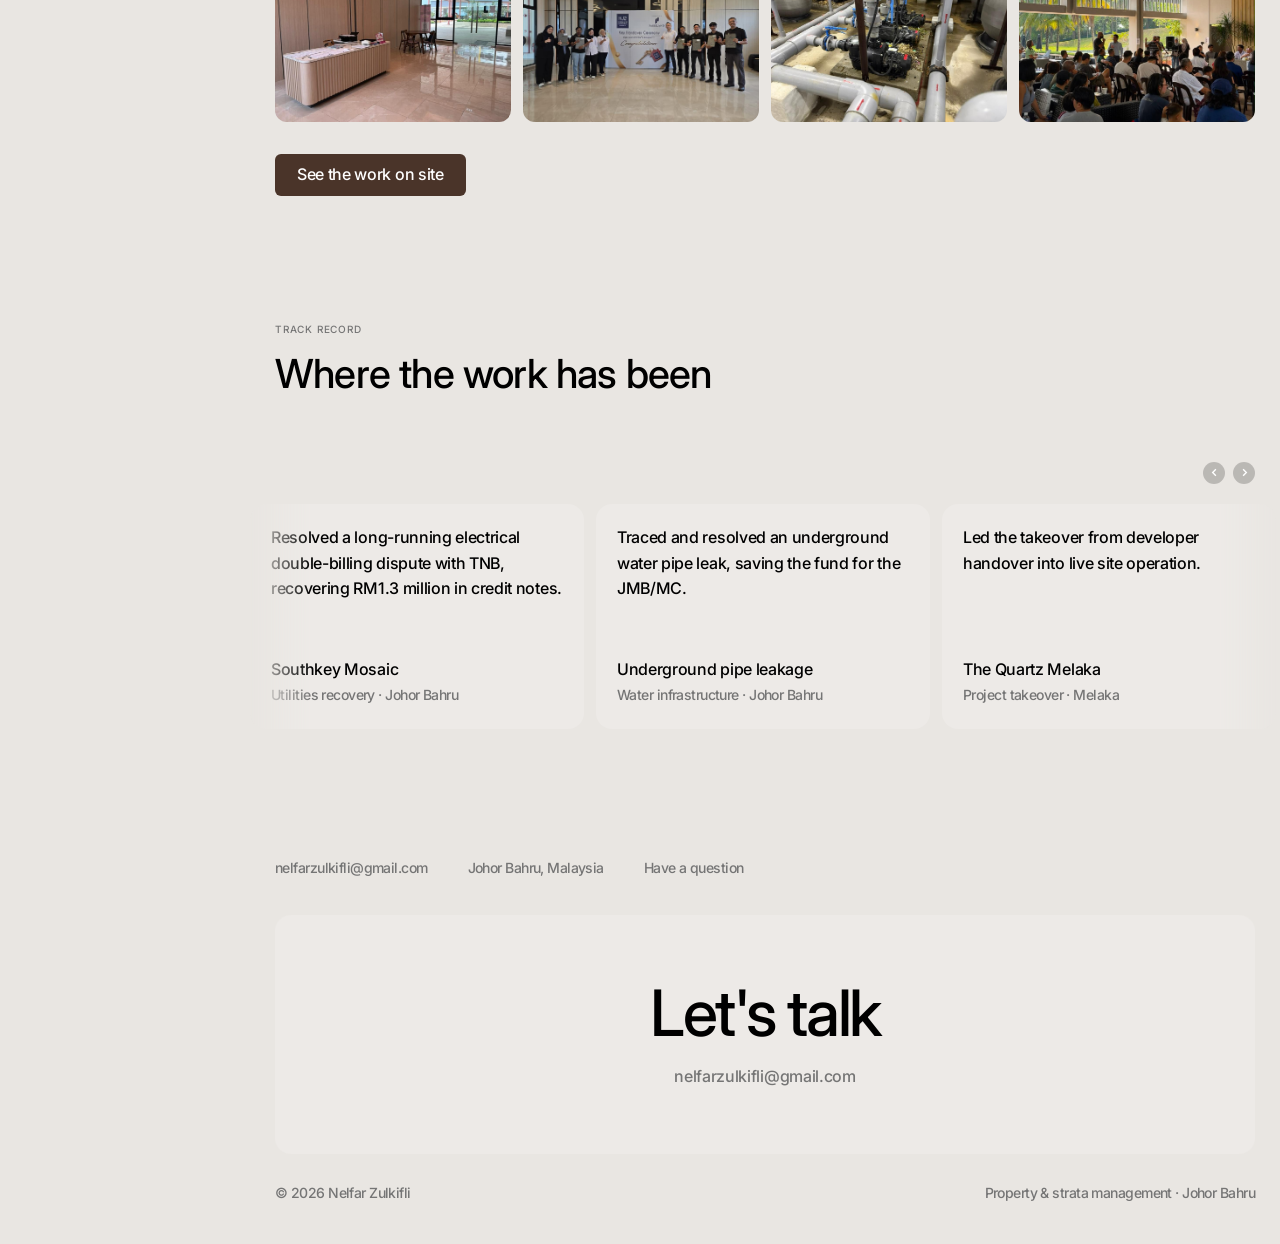
==== commit d6e3817c: "Nelfar's review comments, rounds two and three Seventeen corrections sent over WhatsApp across one a" ====
--- a/index.html
+++ b/index.html
@@ -139,7 +139,7 @@
 
           <article class="card reveal">
             <div class="card__top"><h3 class="card-title">House Rules for New Projects</h3></div>
-            <p class="body card__desc">Writing the by-laws and additional by-laws a new development runs on, from occupancy and renovation to fire safety, credit control and every shared facility on the site.</p>
+            <p class="body card__desc">Preparing House Rules for new projects on behalf of developers. The by-laws and additional by-laws a development runs on, from occupancy and renovation to fire safety, credit control and every shared facility on the site.</p>
           </article>
 
           <article class="card reveal">
@@ -184,23 +184,28 @@
             <span class="eyebrow">About me</span>
             <p class="lead">
               I have been working in the property management industry since 2014, beginning my career
-              in building administration before progressing into site management and operations.
+              in building administration before progressing into site management, operations and
+              technical.
             </p>
             <p class="body" style="margin-top:20px">
-              For eight years, I was directly involved in managing residential developments, including
-              Villa Ros Townhouse and Park Avenue, during my tenure with Clement Management Sdn Bhd.
+              For eight years, I was directly involved in managing residential, commercial and mixed
+              development projects, including Villa Ros Townhouse and Park Avenue.
             </p>
             <p class="body" style="margin-top:16px">
               During my tenure with CBRE-WTW, I managed Greenfield Regency, Tampoi, Southkey Mosaic
               and Lakefront Southkey, while also providing operational support to other developments,
-              including D' Summit and The Seed, Johor Bahru.
+              including D' Summit Residences and The Seed, Johor Bahru.
             </p>
             <p class="body" style="margin-top:16px">
               Under SA Property Management Sdn Bhd, I was responsible for managing several
               developments, including Eco Cascadia, Setia Indah, and Iskandar Residences Medini,
               Iskandar Puteri, holding a position as Building Manager. Since 2021 till current, I have
               taken on a broader role with SA Property Management Sdn Bhd, working on the other end of
-              the property management process. Holding a position as Business Development Manager, my
+              the property management process.
+            </p>
+            <p class="body" style="margin-top:16px">
+              Throughout my hard work, commitment, leadership and sense of belonging, I managed to
+              climb the ladder from Building Manager to Business Development Manager. My
               responsibilities include assessing developments at the Tender stage, preparing
               management proposals, Budgets, House Rules, Operational Forms for new projects, and
               leading the Pre-Vacant Possession, Vacant Possession, Takeover process, ensuring that
@@ -210,8 +215,8 @@
             <p class="body" style="margin-top:16px">
               With more than a decade of experience in the Property Management Industry, I have gained
               comprehensive experience across Building Administration, Site Operations, Property
-              Management, Tender Assessment, Client Engagement, Pre-Vacant Possession, Vacant
-              Possession and project Takeovers.
+              Management, Technical, Tender Assessment, Client Engagement, Pre-Vacant Possession,
+              Vacant Possession and project Takeovers and Handovers.
             </p>
             <p class="body" style="margin-top:16px">
               I hold a Master's Degree in Management from Universiti Tun Abdul Razak (UNIRAZAK),
@@ -371,17 +376,17 @@
         </p>
 
         <div class="strip reveal">
-          <a href="gallery.html#takeover" aria-label="From the field: takeover and setup">
+          <a href="gallery.html#takeover" aria-label="From the field: Pre-Vacant Possession">
             <img src="assets/img/field/office-reception.jpg" alt="A finished reception counter in a management office" width="1080" height="810" loading="lazy">
           </a>
           <a href="gallery.html#handover" aria-label="From the field: vacant possession and handover">
-            <img src="assets/img/field/handover-parkland.jpg" alt="Nelfar Zulkifli at the key handover ceremony for Parkland Residence Kajang 2" width="810" height="1080" loading="lazy">
+            <img src="assets/img/field/handover-parkland-team.jpg" alt="The management and developer team at the Parkland Residence Kajang 2 key handover ceremony" width="1000" height="750" loading="lazy">
           </a>
           <a href="gallery.html#plant" aria-label="From the field: plant, services and defects">
             <img src="assets/img/field/plant-pool-filtration.jpg" alt="Sand filters, pumps and valve sets in a pool filtration plant room" width="1080" height="810" loading="lazy">
           </a>
           <a href="gallery.html#meetings" aria-label="From the field: owners, committees and authorities">
-            <img src="assets/img/field/townhall-floor.jpg" alt="A full hall of seated residents at a townhall meeting" width="1080" height="810" loading="lazy">
+            <img src="assets/img/field/townhall-floor.jpg" alt="A full hall of seated owners at an annual general meeting" width="1080" height="810" loading="lazy">
           </a>
         </div>
 
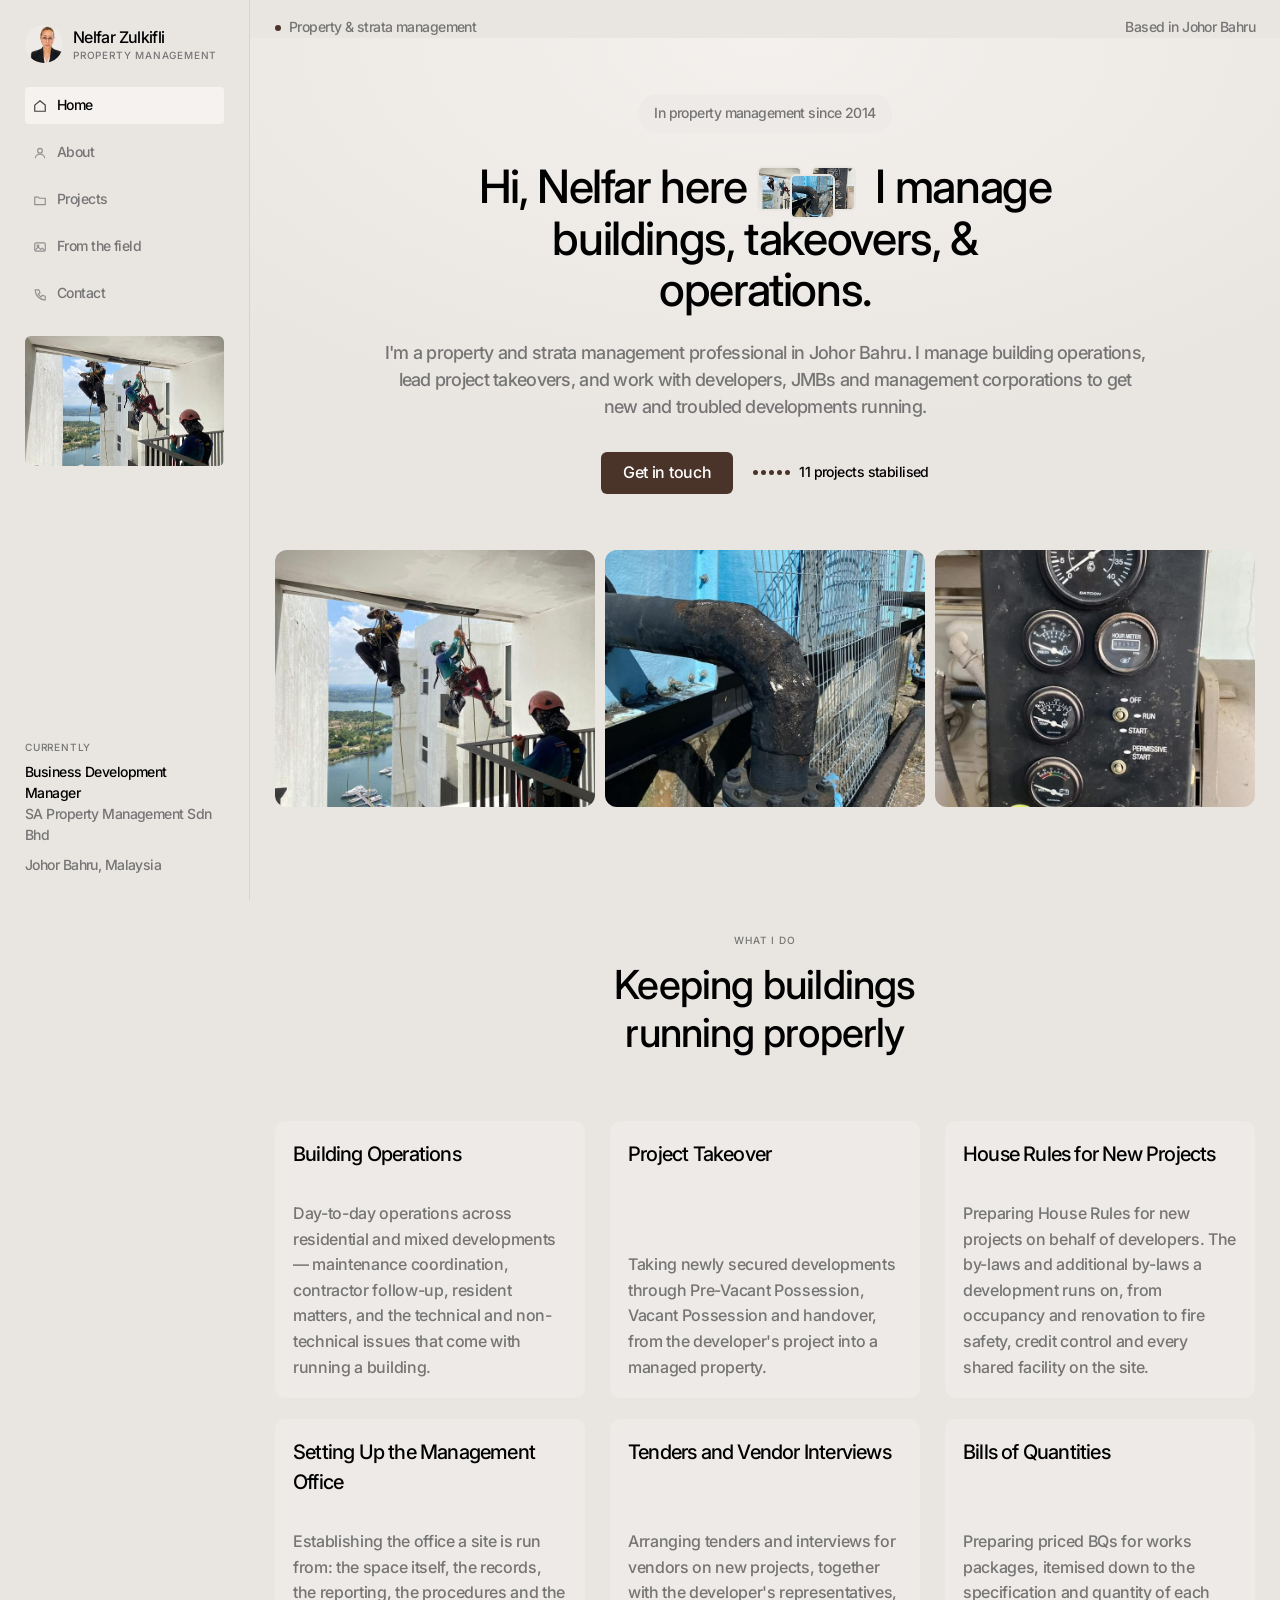
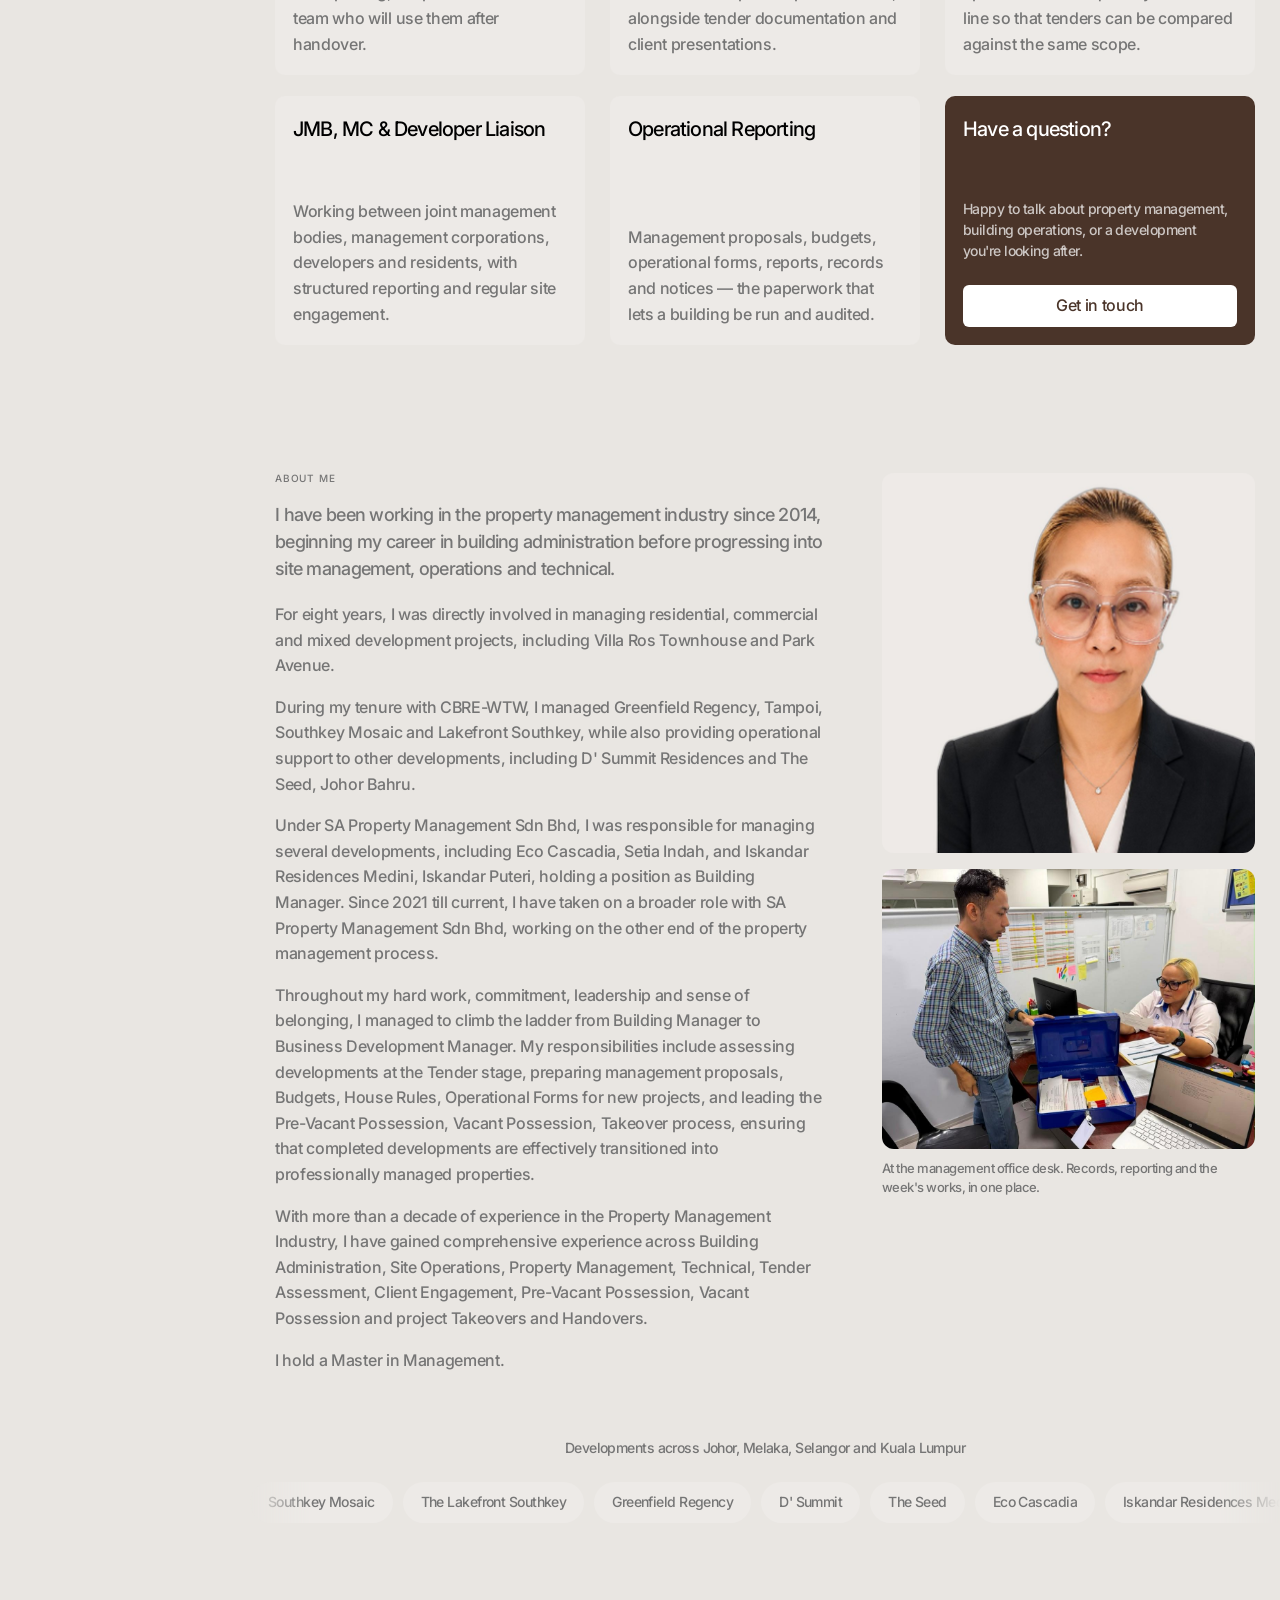
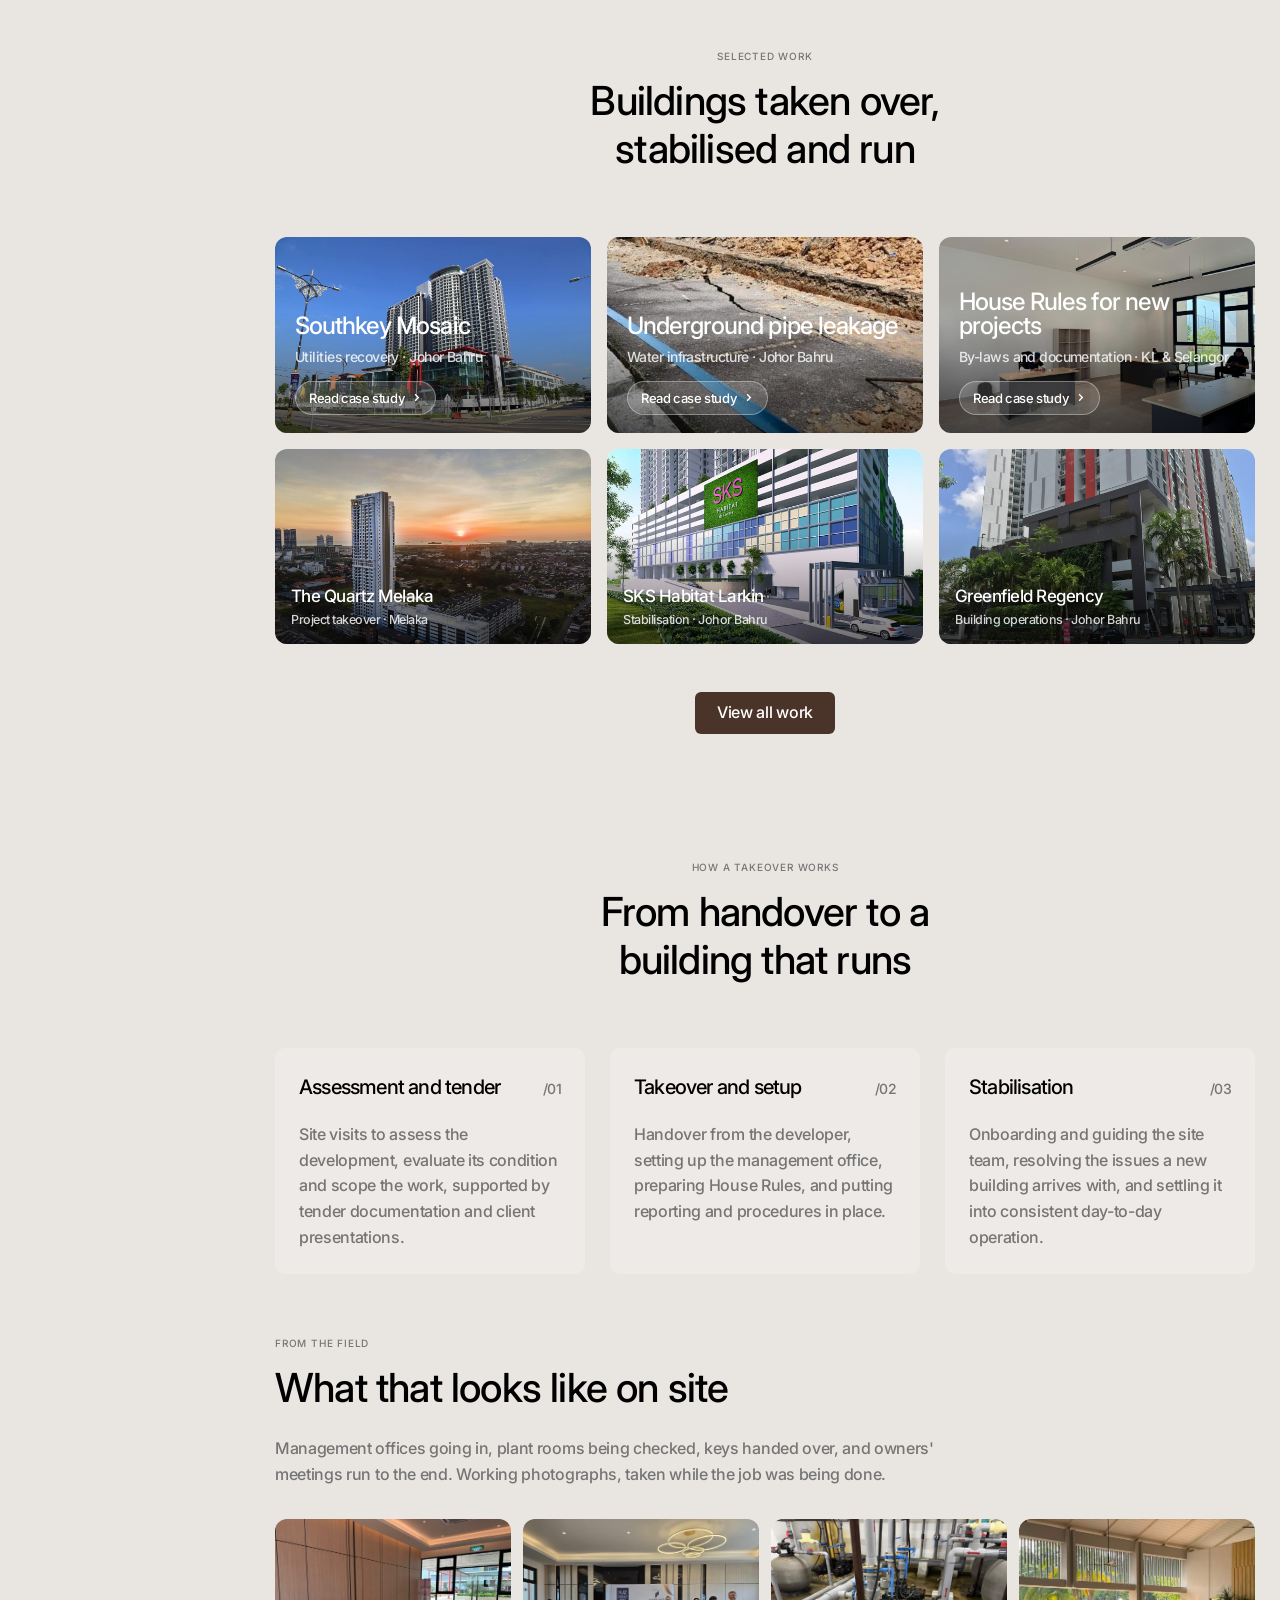
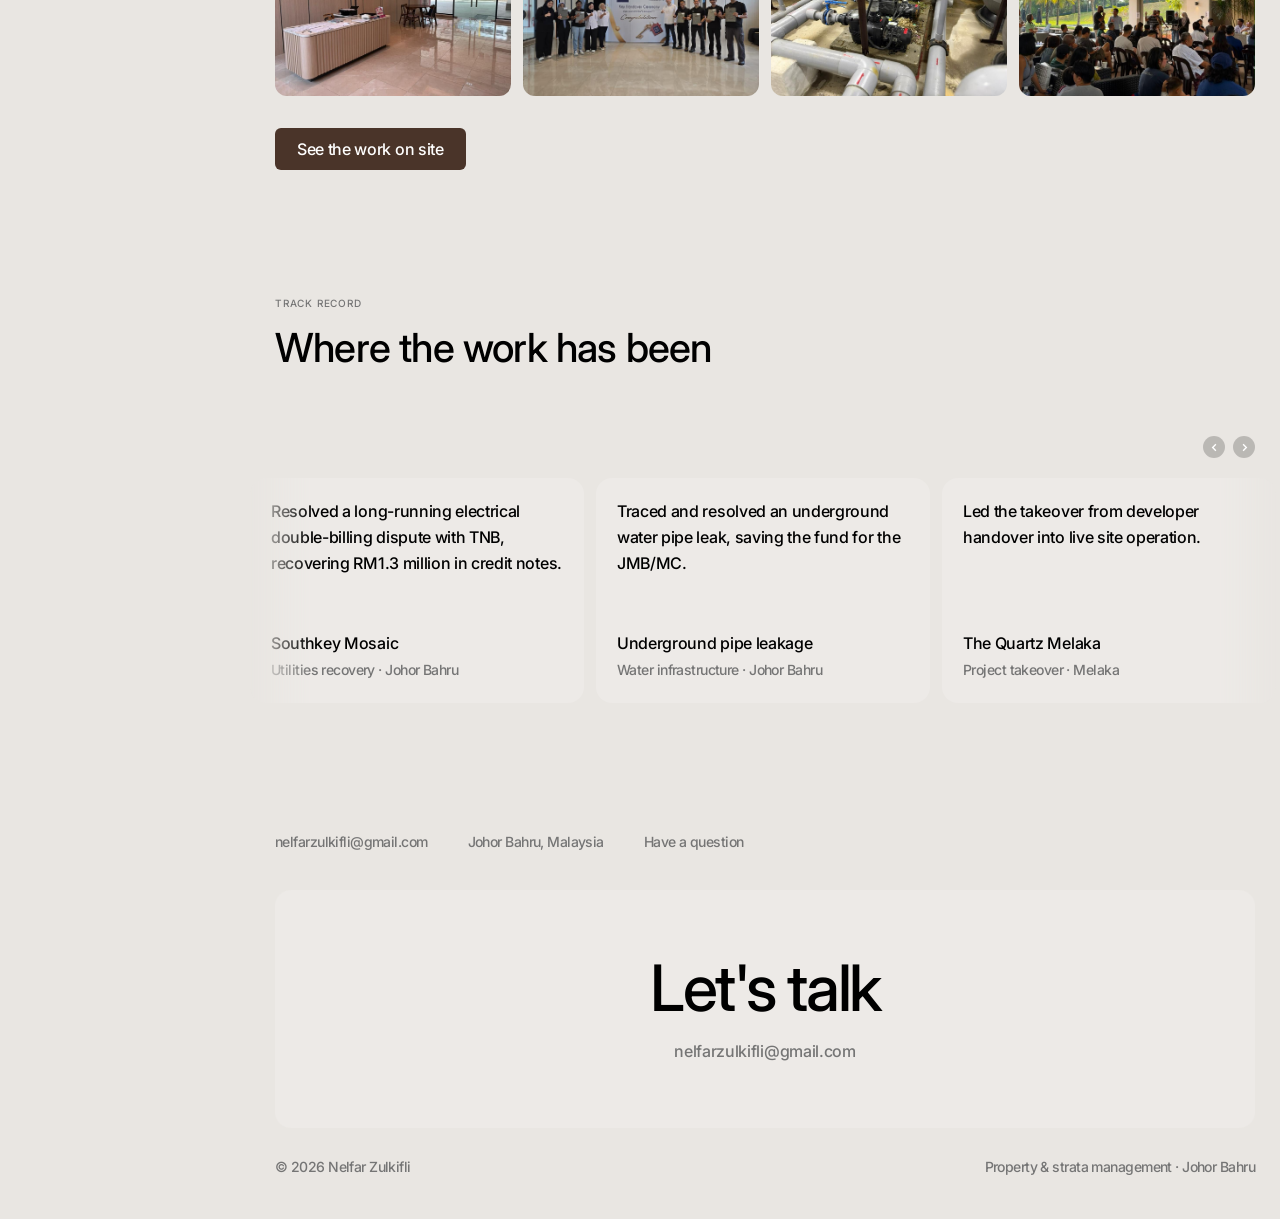
==== commit 279d1b9b: "Remove UNIRAZAK references, simplify education line Mom's request: drop the university name site-wid" ====
--- a/index.html
+++ b/index.html
@@ -219,8 +219,7 @@
               Vacant Possession and project Takeovers and Handovers.
             </p>
             <p class="body" style="margin-top:16px">
-              I hold a Master's Degree in Management from Universiti Tun Abdul Razak (UNIRAZAK),
-              Kuala Lumpur.
+              I hold a Master in Management.
             </p>
           </div>
           <!-- the statement runs long, so the side column carries a second
